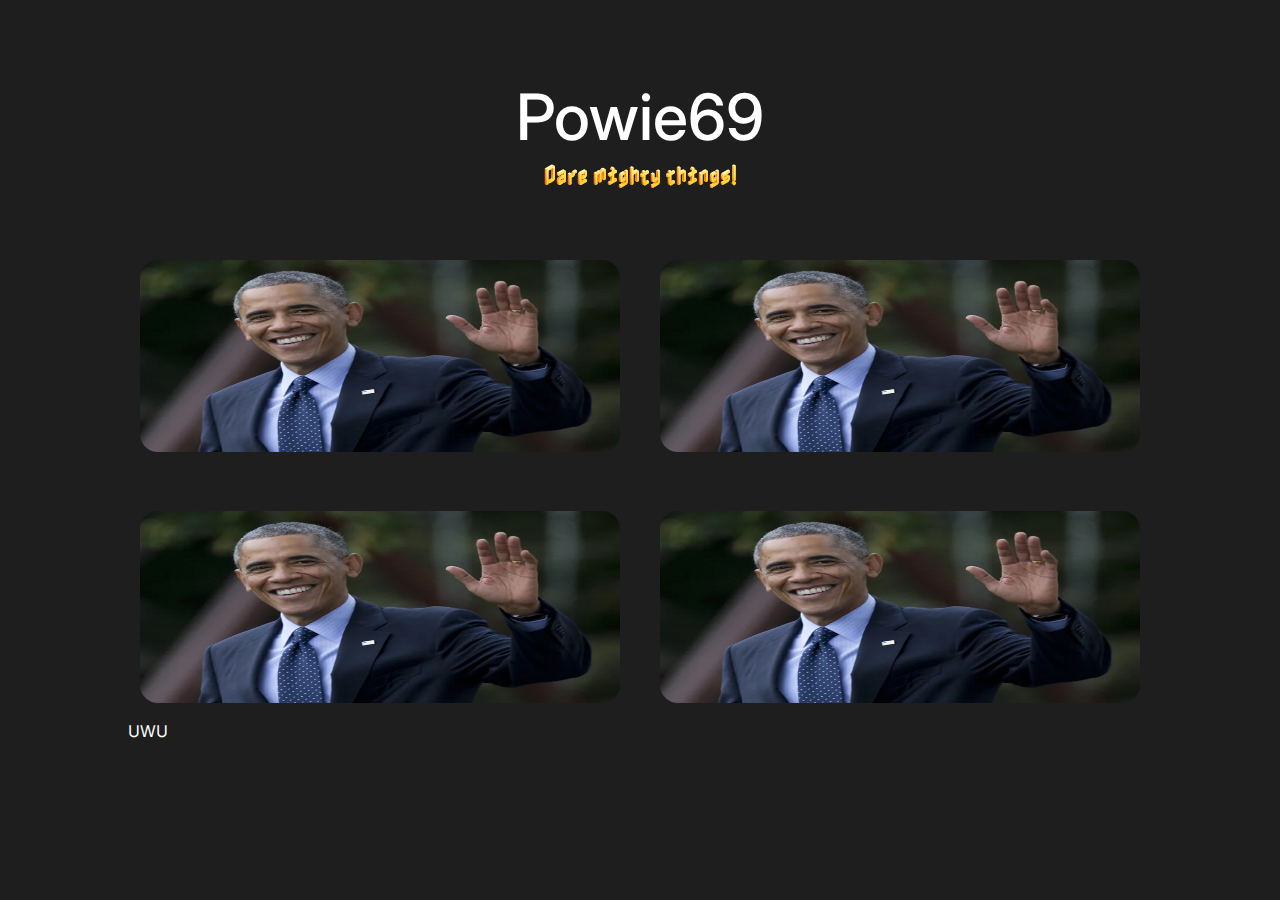
==== index.html @ 09d60e7b "beta!" ====
<!DOCTYPE html>
<html lang="en">
<head>
    <meta charset="UTF-8">
    <meta name="viewport" content="width=device-width, initial-scale=1.0">
    <title>Powie69</title>
    <!-- *css -->
    <link rel="stylesheet" href="css/normalize.css">
    <link rel="stylesheet" href="css/style.css">
    <link rel="stylesheet" href="css/index.css">
</head>
<body>
    <header class="header">
        <h1 class="header-title">Powie69</h1>
        <p class="header-p">Dare mighty things!</p>
    </header>
    <main class="main">
        <u class="main-grid">
            <li><a href="rps/"><img src="images/obama1.png"></a></li>
            <li><a href=""><img src="images/obama1.png"></a></li>
            <li><a href=""><img src="images/obama1.png"></a></li>
            <li><a href=""><img src="images/obama1.png"></a></li>
        </u>
    </main>
    <footer class="footer">
        <p>UWU</p>
    </footer>
</body>
</html>
---- css/style.css ----
@import url('https://fonts.googleapis.com/css2?family=Flow+Circular&family=Inter:wght@100;200;300;400;500;600;700;800;900&family=Nabla&family=Noto+Color+Emoji&family=Noto+Sans:ital,wght@0,100;0,200;0,300;0,400;0,500;0,600;0,700;0,800;0,900;1,100;1,200;1,300;1,400;1,500;1,600;1,700;1,800;1,900&family=Noto+Serif:ital,wght@0,400;0,700;1,400;1,700&family=Poppins:ital,wght@0,100;0,200;0,300;0,400;0,500;0,600;0,700;0,800;0,900;1,100;1,200;1,300;1,400;1,500;1,600;1,700;1,800;1,900&family=Roboto+Mono:ital,wght@0,100;0,200;0,300;0,400;0,500;0,600;0,700;1,100;1,200;1,300;1,400;1,500;1,600;1,700&family=Shadows+Into+Light&display=swap');

body {
    background-color: #1e1e1e;
    font-family: 'Inter', 'Noto Color Emoji', sans-serif;

    width: 80vw;
    margin: 0 auto;
}

a,h1,h2,h3,h4,h5,h6,p,ul,ol {
    color: #fff;
}

a {
    text-decoration: none;
}

ul, ol, li {
    list-style: none;
}
---- css/index.css ----
.header {
    text-align: center;
    margin: 5rem 0px;
}

.header-title {
    font-weight: 500;
    font-size: 4rem;
    margin: .5rem 0px;
    /* margin-top: 3rem; */
}

.header-p {
    margin: 1rem 0px;
    line-height: 10px;
    font-family: 'Nabla', cursive;
    font-size: 1.3rem;
}

.main {

}

.main-grid {
    display: grid;
    grid-template-columns: repeat(auto-fit,minmax(480px,1fr));
    place-items: center;
    column-gap: 1rem;
    row-gap: 3.5rem;
}

.main-grid li a img {
    width: 480px;
    aspect-ratio: 25 / 10;
    border-radius: 18px;
}
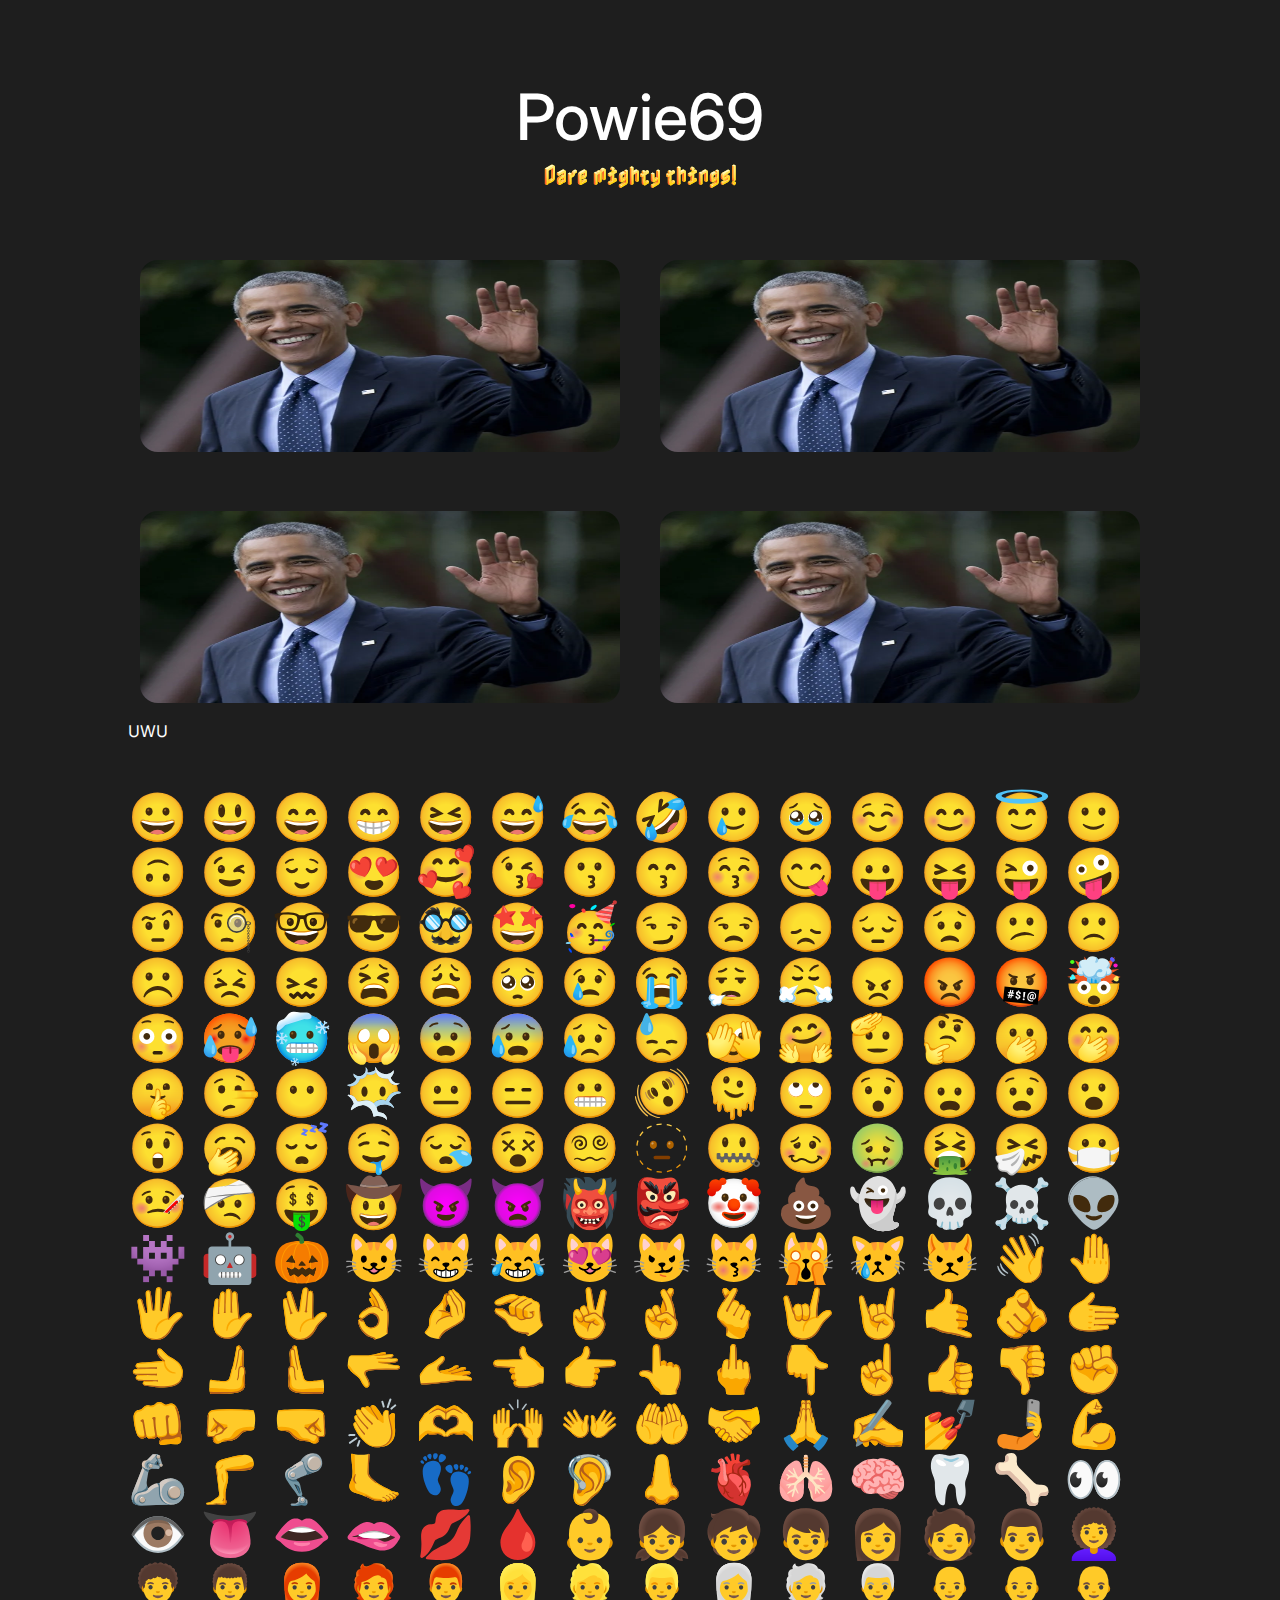
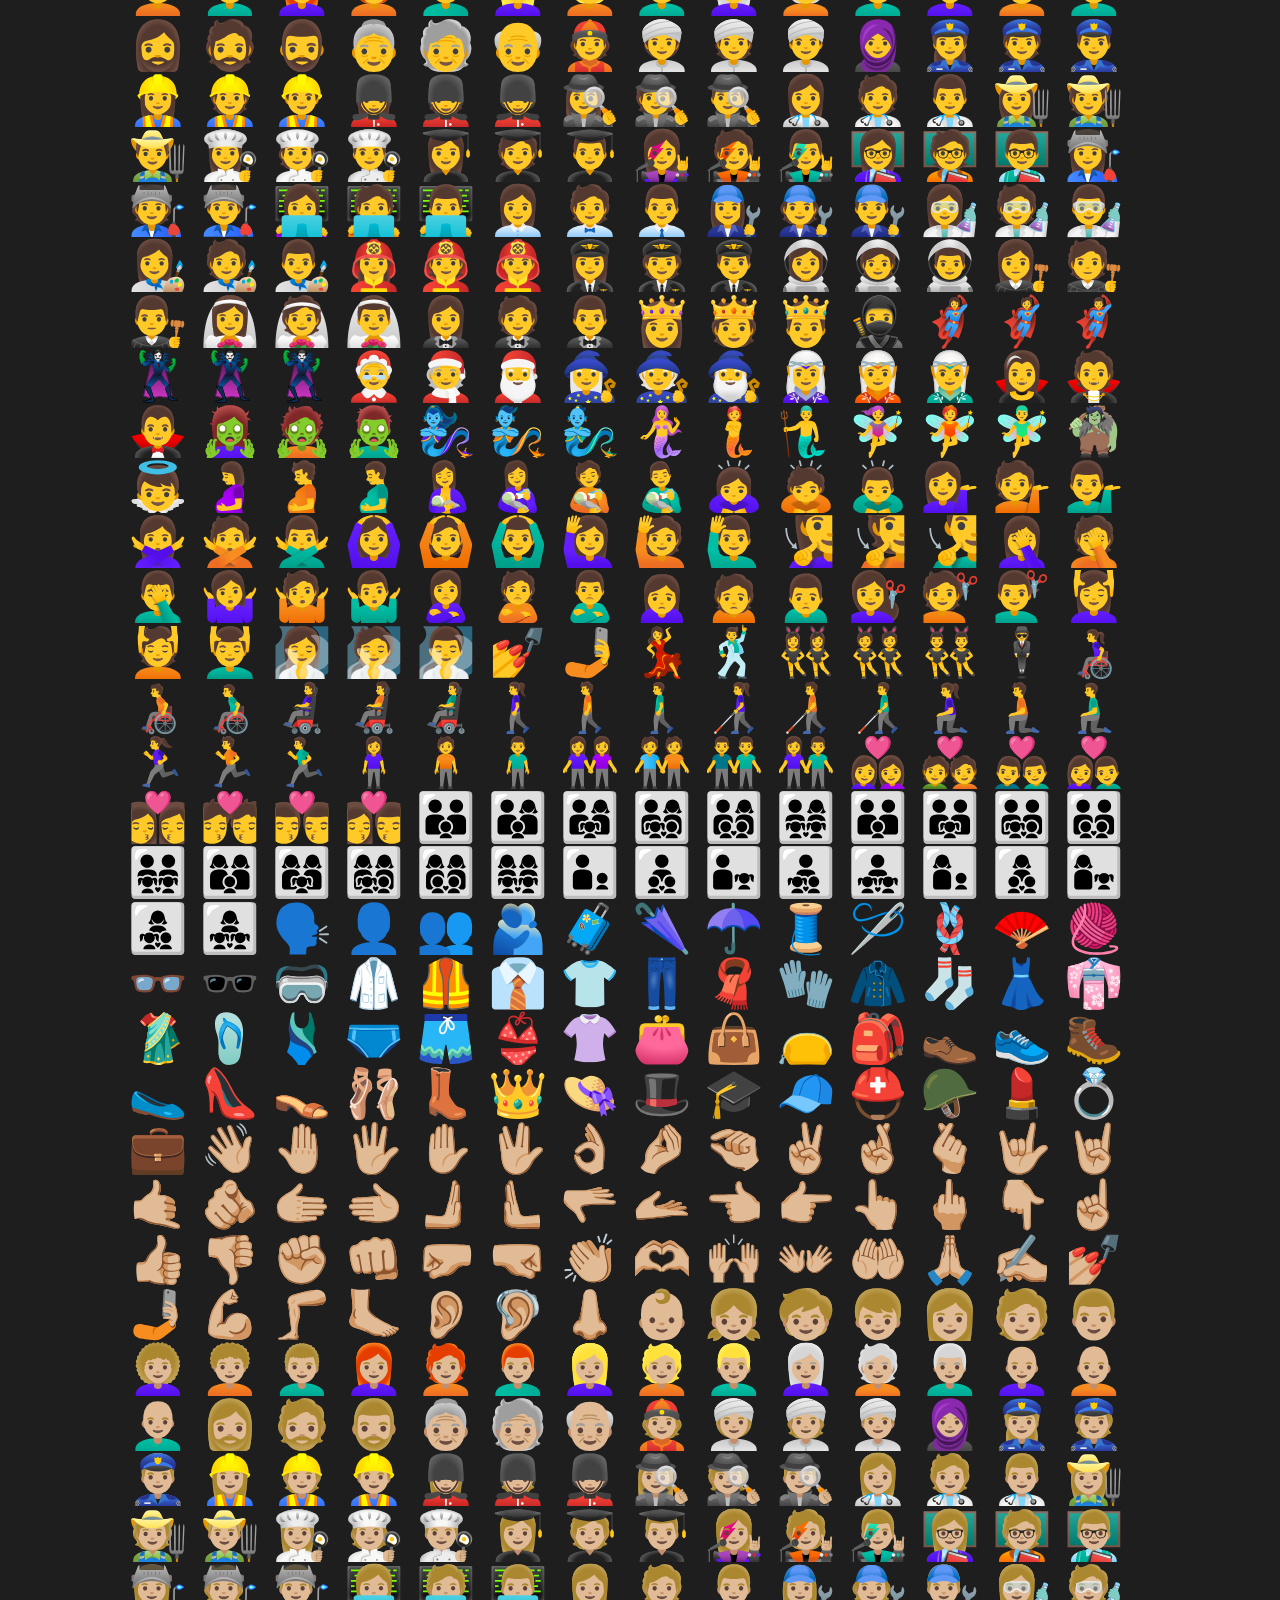
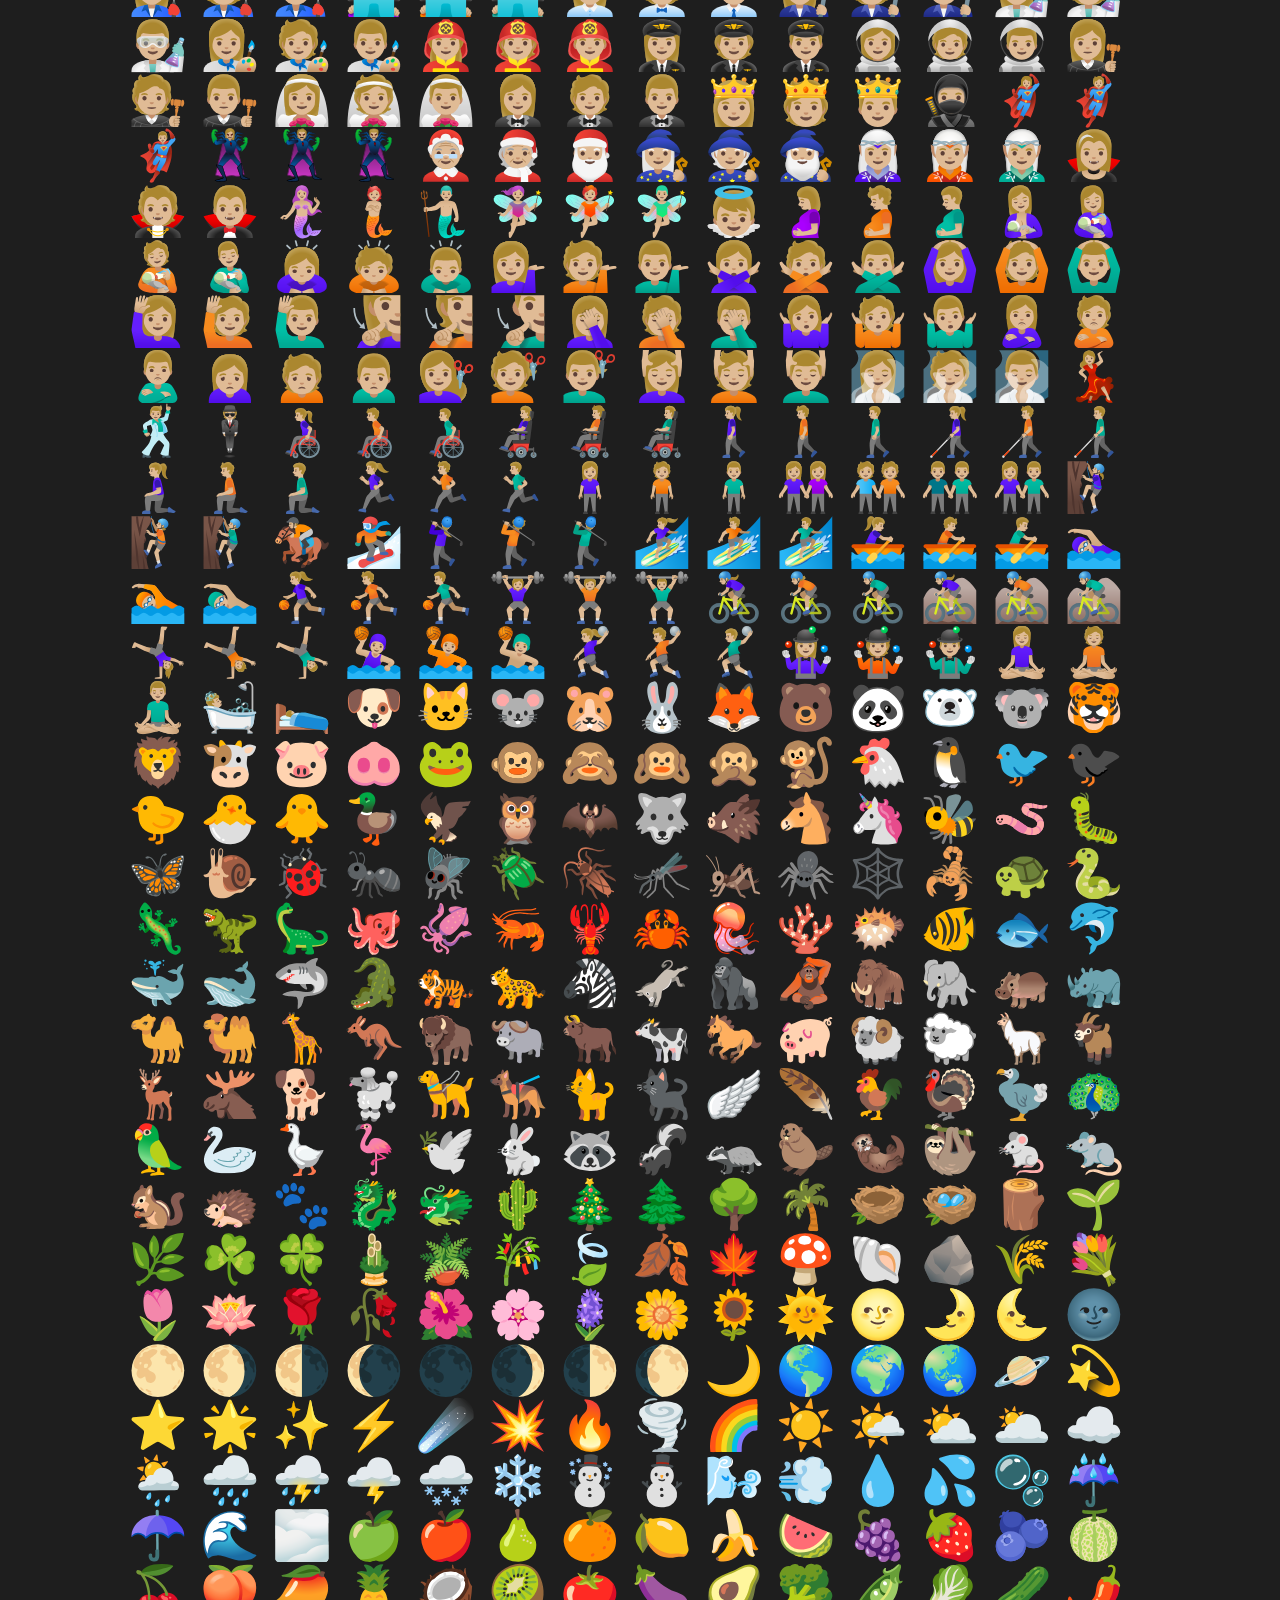
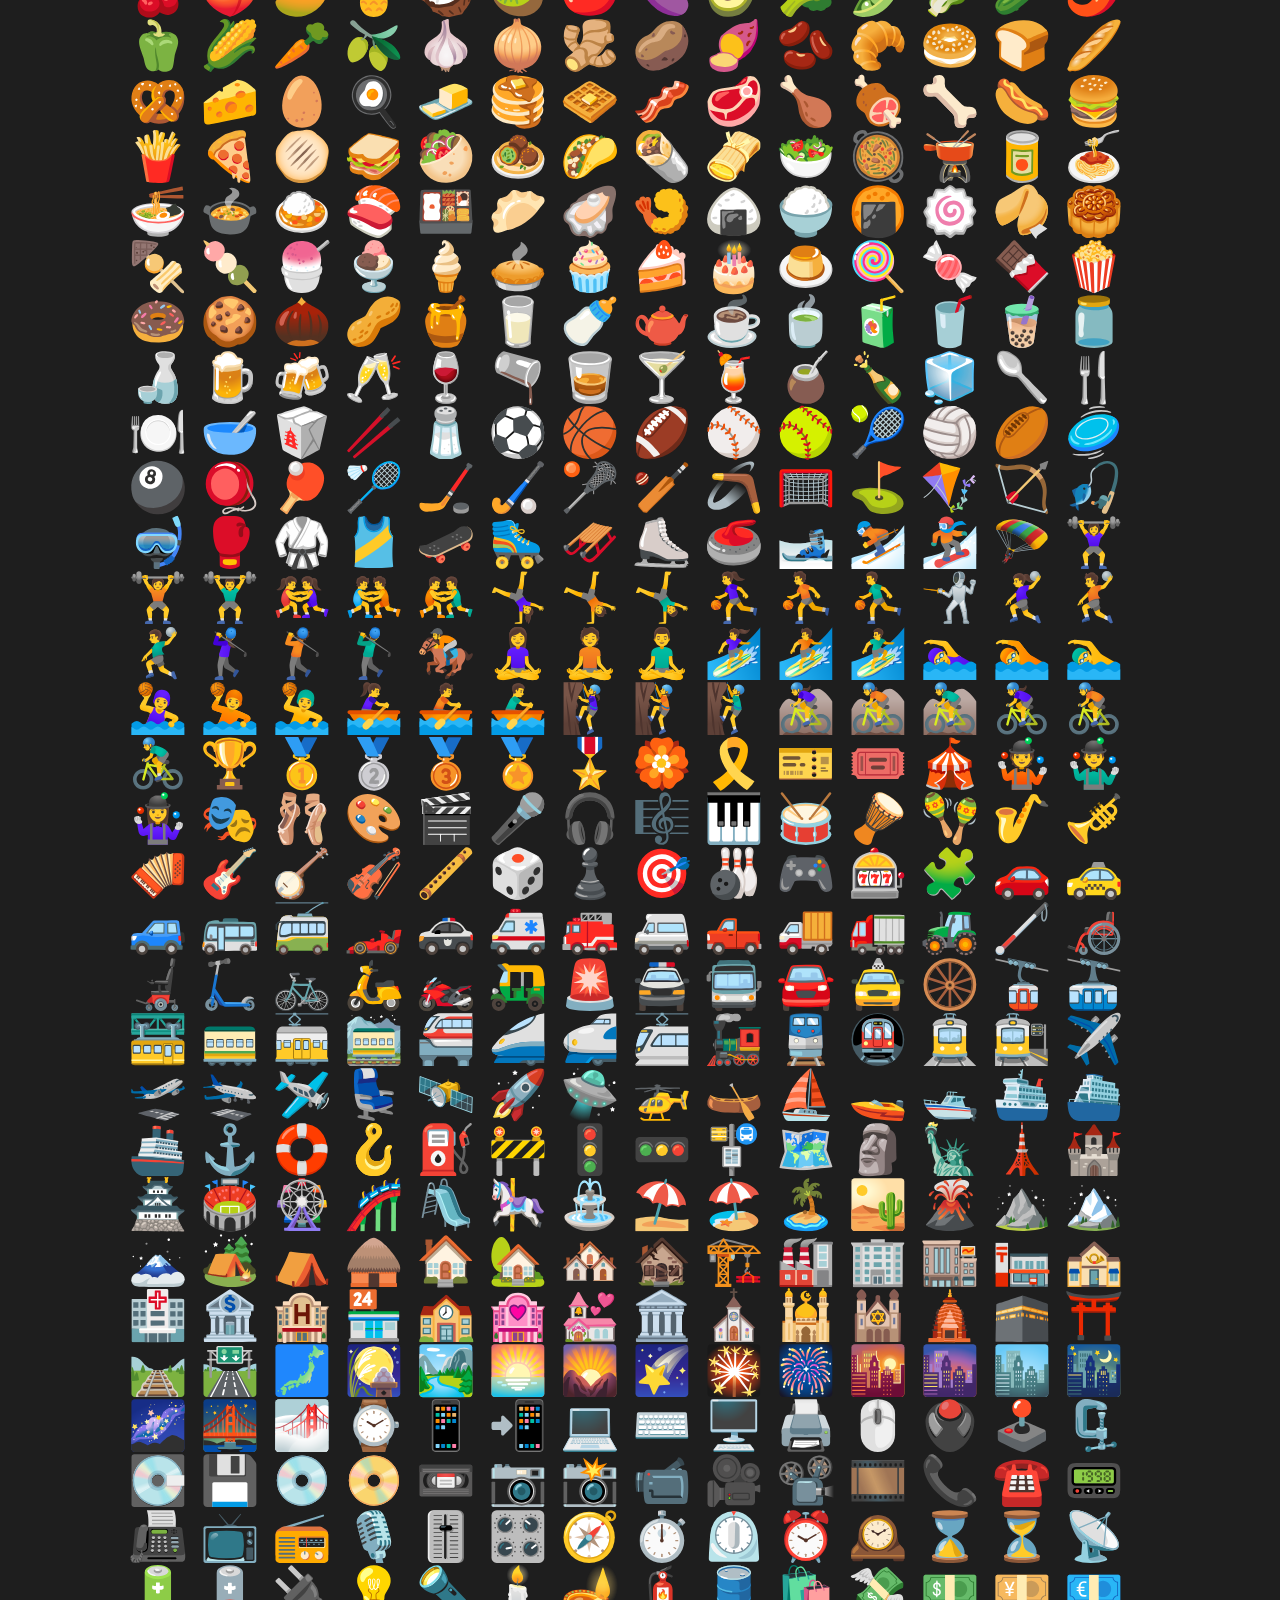
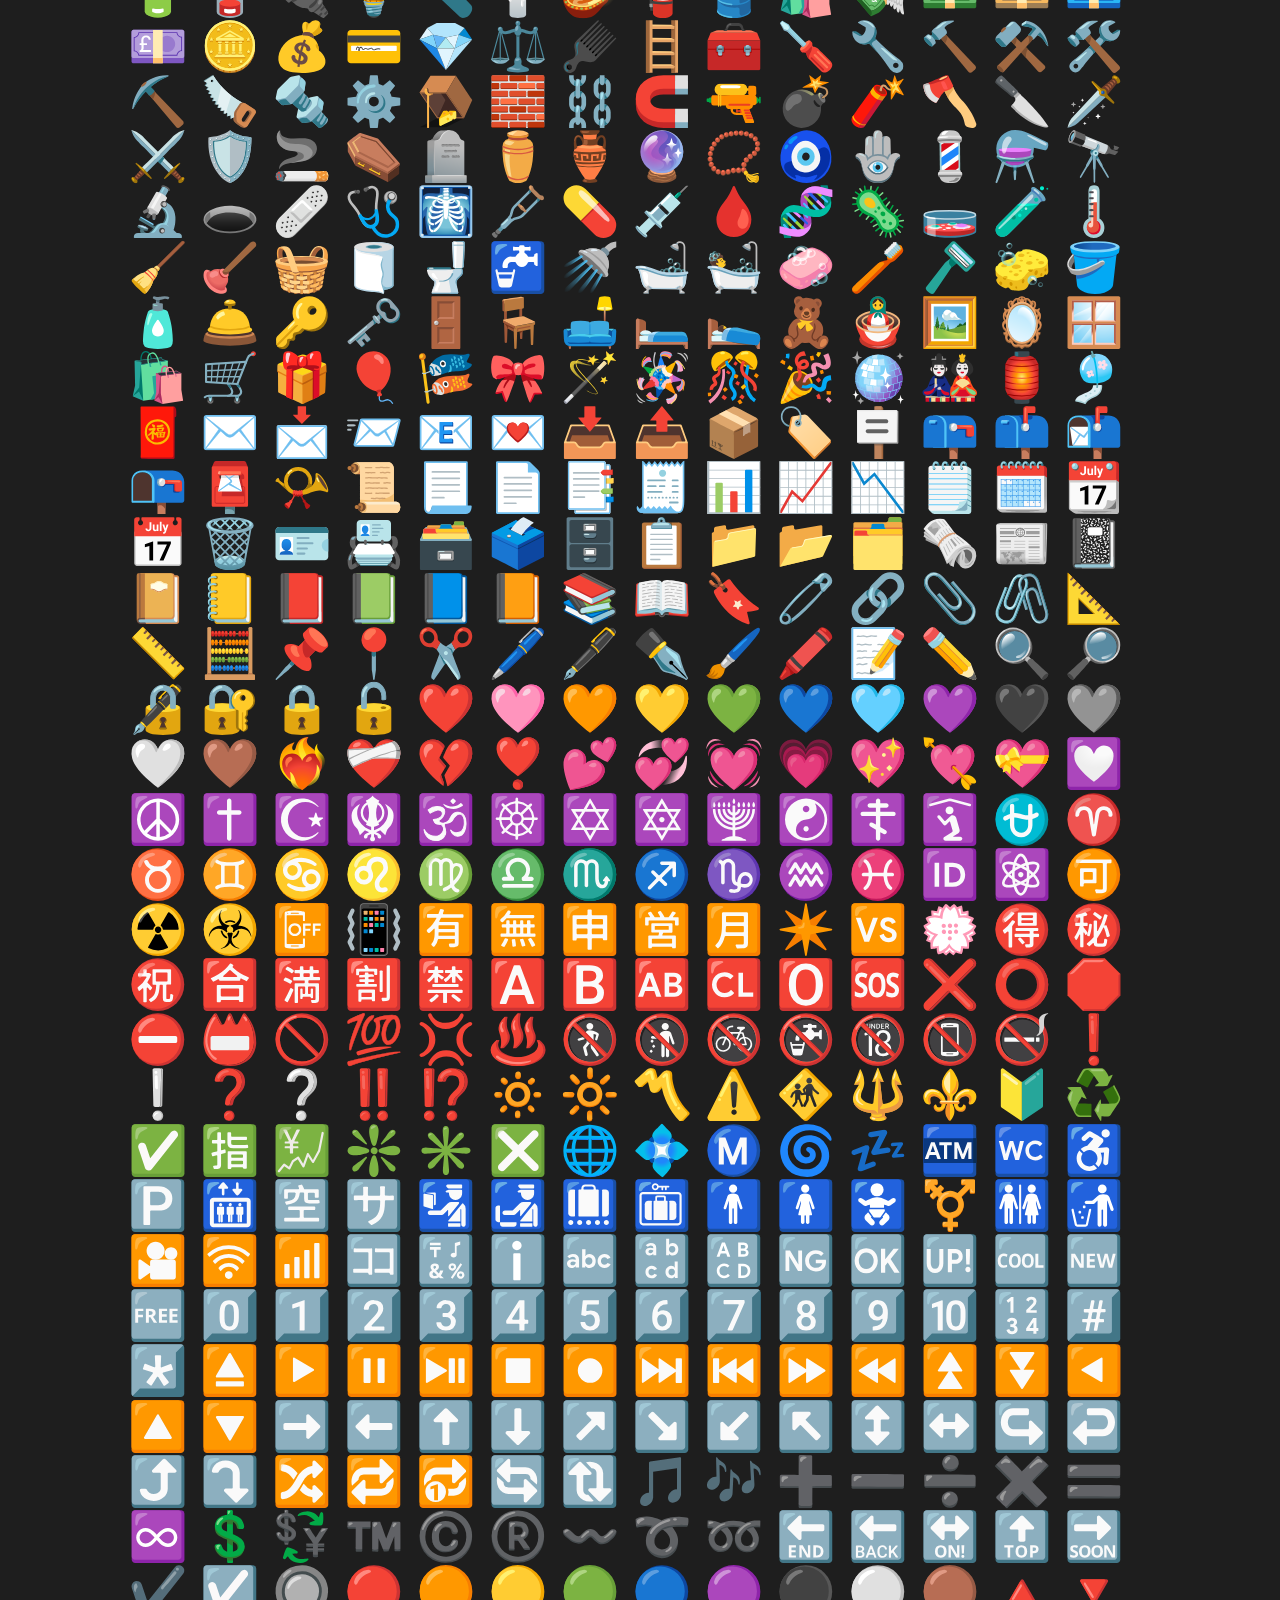
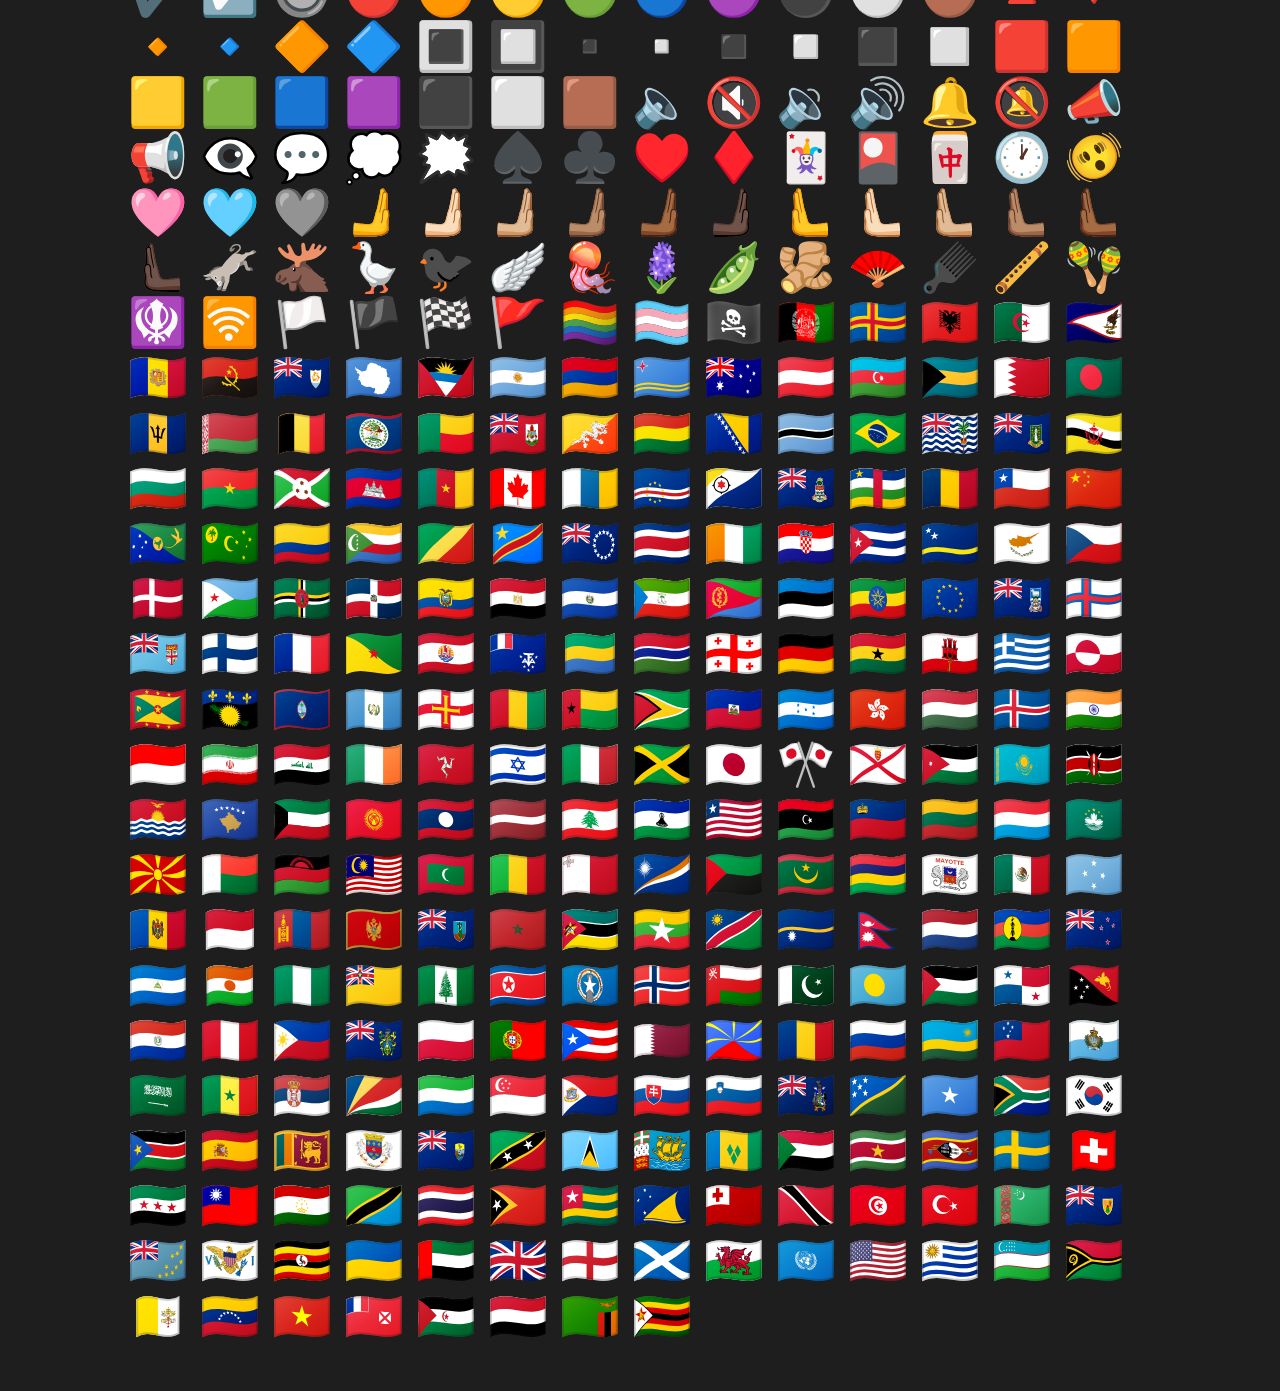
==== commit c200019d: "added emojis" ====
--- a/index.html
+++ b/index.html
@@ -24,6 +24,7 @@
     </main>
     <footer class="footer">
         <p>UWU</p>
+        <p class="footer-emoji">😀 😃 😄 😁 😆 😅 😂 🤣 🥲 🥹 ☺️ 😊 😇 🙂 🙃 😉 😌 😍 🥰 😘 😗 😙 😚 😋 😛 😝 😜 🤪 🤨 🧐 🤓 😎 🥸 🤩 🥳 😏 😒 😞 😔 😟 😕 🙁 ☹️ 😣 😖 😫 😩 🥺 😢 😭 😮‍💨 😤 😠 😡 🤬 🤯 😳 🥵 🥶 😱 😨 😰 😥 😓 🫣 🤗 🫡 🤔 🫢 🤭 🤫 🤥 😶 😶‍🌫️ 😐 😑 😬 🫨 🫠 🙄 😯 😦 😧 😮 😲 🥱 😴 🤤 😪 😵 😵‍💫 🫥 🤐 🥴 🤢 🤮 🤧 😷 🤒 🤕 🤑 🤠 😈 👿 👹 👺 🤡 💩 👻 💀 ☠️ 👽 👾 🤖 🎃 😺 😸 😹 😻 😼 😽 🙀 😿 😾 👋 🤚 🖐 ✋ 🖖 👌 🤌 🤏 ✌️ 🤞 🫰 🤟 🤘 🤙 🫵 🫱 🫲 🫸 🫷 🫳 🫴 👈 👉 👆 🖕 👇 ☝️ 👍 👎 ✊ 👊 🤛 🤜 👏 🫶 🙌 👐 🤲 🤝 🙏 ✍️ 💅 🤳 💪 🦾 🦵 🦿 🦶 👣 👂 🦻 👃 🫀 🫁 🧠 🦷 🦴 👀 👁 👅 👄 🫦 💋 🩸 👶 👧 🧒 👦 👩 🧑 👨 👩‍🦱 🧑‍🦱 👨‍🦱 👩‍🦰 🧑‍🦰 👨‍🦰 👱‍♀️ 👱 👱‍♂️ 👩‍🦳 🧑‍🦳 👨‍🦳 👩‍🦲 🧑‍🦲 👨‍🦲 🧔‍♀️ 🧔 🧔‍♂️ 👵 🧓 👴 👲 👳‍♀️ 👳 👳‍♂️ 🧕 👮‍♀️ 👮 👮‍♂️ 👷‍♀️ 👷 👷‍♂️ 💂‍♀️ 💂 💂‍♂️ 🕵️‍♀️ 🕵️ 🕵️‍♂️ 👩‍⚕️ 🧑‍⚕️ 👨‍⚕️ 👩‍🌾 🧑‍🌾 👨‍🌾 👩‍🍳 🧑‍🍳 👨‍🍳 👩‍🎓 🧑‍🎓 👨‍🎓 👩‍🎤 🧑‍🎤 👨‍🎤 👩‍🏫 🧑‍🏫 👨‍🏫 👩‍🏭 🧑‍🏭 👨‍🏭 👩‍💻 🧑‍💻 👨‍💻 👩‍💼 🧑‍💼 👨‍💼 👩‍🔧 🧑‍🔧 👨‍🔧 👩‍🔬 🧑‍🔬 👨‍🔬 👩‍🎨 🧑‍🎨 👨‍🎨 👩‍🚒 🧑‍🚒 👨‍🚒 👩‍✈️ 🧑‍✈️ 👨‍✈️ 👩‍🚀 🧑‍🚀 👨‍🚀 👩‍⚖️ 🧑‍⚖️ 👨‍⚖️ 👰‍♀️ 👰 👰‍♂️ 🤵‍♀️ 🤵 🤵‍♂️ 👸 🫅 🤴 🥷 🦸‍♀️ 🦸 🦸‍♂️ 🦹‍♀️ 🦹 🦹‍♂️ 🤶 🧑‍🎄 🎅 🧙‍♀️ 🧙 🧙‍♂️ 🧝‍♀️ 🧝 🧝‍♂️ 🧛‍♀️ 🧛 🧛‍♂️ 🧟‍♀️ 🧟 🧟‍♂️ 🧞‍♀️ 🧞 🧞‍♂️ 🧜‍♀️ 🧜 🧜‍♂️ 🧚‍♀️ 🧚 🧚‍♂️ 🧌 👼 🤰 🫄 🫃 🤱 👩‍🍼 🧑‍🍼 👨‍🍼 🙇‍♀️ 🙇 🙇‍♂️ 💁‍♀️ 💁 💁‍♂️ 🙅‍♀️ 🙅 🙅‍♂️ 🙆‍♀️ 🙆 🙆‍♂️ 🙋‍♀️ 🙋 🙋‍♂️ 🧏‍♀️ 🧏 🧏‍♂️ 🤦‍♀️ 🤦 🤦‍♂️ 🤷‍♀️ 🤷 🤷‍♂️ 🙎‍♀️ 🙎 🙎‍♂️ 🙍‍♀️ 🙍 🙍‍♂️ 💇‍♀️ 💇 💇‍♂️ 💆‍♀️ 💆 💆‍♂️ 🧖‍♀️ 🧖 🧖‍♂️ 💅 🤳 💃 🕺 👯‍♀️ 👯 👯‍♂️ 🕴 👩‍🦽 🧑‍🦽 👨‍🦽 👩‍🦼 🧑‍🦼 👨‍🦼 🚶‍♀️ 🚶 🚶‍♂️ 👩‍🦯 🧑‍🦯 👨‍🦯 🧎‍♀️ 🧎 🧎‍♂️ 🏃‍♀️ 🏃 🏃‍♂️ 🧍‍♀️ 🧍 🧍‍♂️ 👭 🧑‍🤝‍🧑 👬 👫 👩‍❤️‍👩 💑 👨‍❤️‍👨 👩‍❤️‍👨 👩‍❤️‍💋‍👩 💏 👨‍❤️‍💋‍👨 👩‍❤️‍💋‍👨 👪 👨‍👩‍👦 👨‍👩‍👧 👨‍👩‍👧‍👦 👨‍👩‍👦‍👦 👨‍👩‍👧‍👧 👨‍👨‍👦 👨‍👨‍👧 👨‍👨‍👧‍👦 👨‍👨‍👦‍👦 👨‍👨‍👧‍👧 👩‍👩‍👦 👩‍👩‍👧 👩‍👩‍👧‍👦 👩‍👩‍👦‍👦 👩‍👩‍👧‍👧 👨‍👦 👨‍👦‍👦 👨‍👧 👨‍👧‍👦 👨‍👧‍👧 👩‍👦 👩‍👦‍👦 👩‍👧 👩‍👧‍👦 👩‍👧‍👧 🗣 👤 👥 🫂 🧳 🌂 ☂️ 🧵 🪡 🪢 🪭 🧶 👓 🕶 🥽 🥼 🦺 👔 👕 👖 🧣 🧤 🧥 🧦 👗 👘 🥻 🩴 🩱 🩲 🩳 👙 👚 👛 👜 👝 🎒 👞 👟 🥾 🥿 👠 👡 🩰 👢 👑 👒 🎩 🎓 🧢 ⛑ 🪖 💄 💍 💼 👋🏼 🤚🏼 🖐🏼 ✋🏼 🖖🏼 👌🏼 🤌🏼 🤏🏼 ✌🏼 🤞🏼 🫰🏼 🤟🏼 🤘🏼 🤙🏼 🫵🏼 🫱🏼 🫲🏼 🫸🏼 🫷🏼 🫳🏼 🫴🏼 👈🏼 👉🏼 👆🏼 🖕🏼 👇🏼 ☝🏼 👍🏼 👎🏼 ✊🏼 👊🏼 🤛🏼 🤜🏼 👏🏼 🫶🏼 🙌🏼 👐🏼 🤲🏼 🙏🏼 ✍🏼 💅🏼 🤳🏼 💪🏼 🦵🏼 🦶🏼 👂🏼 🦻🏼 👃🏼 👶🏼 👧🏼 🧒🏼 👦🏼 👩🏼 🧑🏼 👨🏼 👩🏼‍🦱 🧑🏼‍🦱 👨🏼‍🦱 👩🏼‍🦰 🧑🏼‍🦰 👨🏼‍🦰 👱🏼‍♀️ 👱🏼 👱🏼‍♂️ 👩🏼‍🦳 🧑🏼‍🦳 👨🏼‍🦳 👩🏼‍🦲 🧑🏼‍🦲 👨🏼‍🦲 🧔🏼‍♀️ 🧔🏼 🧔🏼‍♂️ 👵🏼 🧓🏼 👴🏼 👲🏼 👳🏼‍♀️ 👳🏼 👳🏼‍♂️ 🧕🏼 👮🏼‍♀️ 👮🏼 👮🏼‍♂️ 👷🏼‍♀️ 👷🏼 👷🏼‍♂️ 💂🏼‍♀️ 💂🏼 💂🏼‍♂️ 🕵🏼‍♀️ 🕵🏼 🕵🏼‍♂️ 👩🏼‍⚕️ 🧑🏼‍⚕️ 👨🏼‍⚕️ 👩🏼‍🌾 🧑🏼‍🌾 👨🏼‍🌾 👩🏼‍🍳 🧑🏼‍🍳 👨🏼‍🍳 👩🏼‍🎓 🧑🏼‍🎓 👨🏼‍🎓 👩🏼‍🎤 🧑🏼‍🎤 👨🏼‍🎤 👩🏼‍🏫 🧑🏼‍🏫 👨🏼‍🏫 👩🏼‍🏭 🧑🏼‍🏭 👨🏼‍🏭 👩🏼‍💻 🧑🏼‍💻 👨🏼‍💻 👩🏼‍💼 🧑🏼‍💼 👨🏼‍💼 👩🏼‍🔧 🧑🏼‍🔧 👨🏼‍🔧 👩🏼‍🔬 🧑🏼‍🔬 👨🏼‍🔬 👩🏼‍🎨 🧑🏼‍🎨 👨🏼‍🎨 👩🏼‍🚒 🧑🏼‍🚒 👨🏼‍🚒 👩🏼‍✈️ 🧑🏼‍✈️ 👨🏼‍✈️ 👩🏼‍🚀 🧑🏼‍🚀 👨🏼‍🚀 👩🏼‍⚖️ 🧑🏼‍⚖️ 👨🏼‍⚖️ 👰🏼‍♀️ 👰🏼 👰🏼‍♂️ 🤵🏼‍♀️ 🤵🏼 🤵🏼‍♂️ 👸🏼 🫅🏼 🤴🏼 🥷🏼 🦸🏼‍♀️ 🦸🏼 🦸🏼‍♂️ 🦹🏼‍♀️ 🦹🏼 🦹🏼‍♂️ 🤶🏼 🧑🏼‍🎄 🎅🏼 🧙🏼‍♀️ 🧙🏼 🧙🏼‍♂️ 🧝🏼‍♀️ 🧝🏼 🧝🏼‍♂️ 🧛🏼‍♀️ 🧛🏼 🧛🏼‍♂️ 🧜🏼‍♀️ 🧜🏼 🧜🏼‍♂️ 🧚🏼‍♀️ 🧚🏼 🧚🏼‍♂️ 👼🏼 🤰🏼 🫄🏼 🫃🏼 🤱🏼 👩🏼‍🍼 🧑🏼‍🍼 👨🏼‍🍼 🙇🏼‍♀️ 🙇🏼 🙇🏼‍♂️ 💁🏼‍♀️ 💁🏼 💁🏼‍♂️ 🙅🏼‍♀️ 🙅🏼 🙅🏼‍♂️ 🙆🏼‍♀️ 🙆🏼 🙆🏼‍♂️ 🙋🏼‍♀️ 🙋🏼 🙋🏼‍♂️ 🧏🏼‍♀️ 🧏🏼 🧏🏼‍♂️ 🤦🏼‍♀️ 🤦🏼 🤦🏼‍♂️ 🤷🏼‍♀️ 🤷🏼 🤷🏼‍♂️ 🙎🏼‍♀️ 🙎🏼 🙎🏼‍♂️ 🙍🏼‍♀️ 🙍🏼 🙍🏼‍♂️ 💇🏼‍♀️ 💇🏼 💇🏼‍♂️ 💆🏼‍♀️ 💆🏼 💆🏼‍♂️ 🧖🏼‍♀️ 🧖🏼 🧖🏼‍♂️ 💃🏼 🕺🏼 🕴🏼 👩🏼‍🦽 🧑🏼‍🦽 👨🏼‍🦽 👩🏼‍🦼 🧑🏼‍🦼 👨🏼‍🦼 🚶🏼‍♀️ 🚶🏼 🚶🏼‍♂️ 👩🏼‍🦯 🧑🏼‍🦯 👨🏼‍🦯 🧎🏼‍♀️ 🧎🏼 🧎🏼‍♂️ 🏃🏼‍♀️ 🏃🏼 🏃🏼‍♂️ 🧍🏼‍♀️ 🧍🏼 🧍🏼‍♂️ 👭🏼 🧑🏼‍🤝‍🧑🏼 👬🏼 👫🏼 🧗🏼‍♀️ 🧗🏼 🧗🏼‍♂️ 🏇🏼 🏂🏼 🏌🏼‍♀️ 🏌🏼 🏌🏼‍♂️ 🏄🏼‍♀️ 🏄🏼 🏄🏼‍♂️ 🚣🏼‍♀️ 🚣🏼 🚣🏼‍♂️ 🏊🏼‍♀️ 🏊🏼 🏊🏼‍♂️ ⛹🏼‍♀️ ⛹🏼 ⛹🏼‍♂️ 🏋🏼‍♀️ 🏋🏼 🏋🏼‍♂️ 🚴🏼‍♀️ 🚴🏼 🚴🏼‍♂️ 🚵🏼‍♀️ 🚵🏼 🚵🏼‍♂️ 🤸🏼‍♀️ 🤸🏼 🤸🏼‍♂️ 🤽🏼‍♀️ 🤽🏼 🤽🏼‍♂️ 🤾🏼‍♀️ 🤾🏼 🤾🏼‍♂️ 🤹🏼‍♀️ 🤹🏼 🤹🏼‍♂️ 🧘🏼‍♀️ 🧘🏼 🧘🏼‍♂️ 🛀🏼 🛌🏼 🐶 🐱 🐭 🐹 🐰 🦊 🐻 🐼 🐻‍❄️ 🐨 🐯 🦁 🐮 🐷 🐽 🐸 🐵 🙈 🙉 🙊 🐒 🐔 🐧 🐦 🐦‍⬛ 🐤 🐣 🐥 🦆 🦅 🦉 🦇 🐺 🐗 🐴 🦄 🐝 🪱 🐛 🦋 🐌 🐞 🐜 🪰 🪲 🪳 🦟 🦗 🕷 🕸 🦂 🐢 🐍 🦎 🦖 🦕 🐙 🦑 🦐 🦞 🦀 🪼 🪸 🐡 🐠 🐟 🐬 🐳 🐋 🦈 🐊 🐅 🐆 🦓 🫏 🦍 🦧 🦣 🐘 🦛 🦏 🐪 🐫 🦒 🦘 🦬 🐃 🐂 🐄 🐎 🐖 🐏 🐑 🦙 🐐 🦌 🫎 🐕 🐩 🦮 🐕‍🦺 🐈 🐈‍⬛ 🪽 🪶 🐓 🦃 🦤 🦚 🦜 🦢 🪿 🦩 🕊 🐇 🦝 🦨 🦡 🦫 🦦 🦥 🐁 🐀 🐿 🦔 🐾 🐉 🐲 🌵 🎄 🌲 🌳 🌴 🪹 🪺 🪵 🌱 🌿 ☘️ 🍀 🎍 🪴 🎋 🍃 🍂 🍁 🍄 🐚 🪨 🌾 💐 🌷 🪷 🌹 🥀 🌺 🌸 🪻 🌼 🌻 🌞 🌝 🌛 🌜 🌚 🌕 🌖 🌗 🌘 🌑 🌒 🌓 🌔 🌙 🌎 🌍 🌏 🪐 💫 ⭐️ 🌟 ✨ ⚡️ ☄️ 💥 🔥 🌪 🌈 ☀️ 🌤 ⛅️ 🌥 ☁️ 🌦 🌧 ⛈ 🌩 🌨 ❄️ ☃️ ⛄️ 🌬 💨 💧 💦 🫧 ☔️ ☂️ 🌊 🌫 🍏 🍎 🍐 🍊 🍋 🍌 🍉 🍇 🍓 🫐 🍈 🍒 🍑 🥭 🍍 🥥 🥝 🍅 🍆 🥑 🥦 🫛 🥬 🥒 🌶 🫑 🌽 🥕 🫒 🧄 🧅 🫚 🥔 🍠 🫘 🥐 🥯 🍞 🥖 🥨 🧀 🥚 🍳 🧈 🥞 🧇 🥓 🥩 🍗 🍖 🦴 🌭 🍔 🍟 🍕 🫓 🥪 🥙 🧆 🌮 🌯 🫔 🥗 🥘 🫕 🥫 🍝 🍜 🍲 🍛 🍣 🍱 🥟 🦪 🍤 🍙 🍚 🍘 🍥 🥠 🥮 🍢 🍡 🍧 🍨 🍦 🥧 🧁 🍰 🎂 🍮 🍭 🍬 🍫 🍿 🍩 🍪 🌰 🥜 🍯 🥛 🍼 🫖 ☕️ 🍵 🧃 🥤 🧋 🫙 🍶 🍺 🍻 🥂 🍷 🫗 🥃 🍸 🍹 🧉 🍾 🧊 🥄 🍴 🍽 🥣 🥡 🥢 🧂 ⚽️ 🏀 🏈 ⚾️ 🥎 🎾 🏐 🏉 🥏 🎱 🪀 🏓 🏸 🏒 🏑 🥍 🏏 🪃 🥅 ⛳️ 🪁 🏹 🎣 🤿 🥊 🥋 🎽 🛹 🛼 🛷 ⛸ 🥌 🎿 ⛷ 🏂 🪂 🏋️‍♀️ 🏋️ 🏋️‍♂️ 🤼‍♀️ 🤼 🤼‍♂️ 🤸‍♀️ 🤸 🤸‍♂️ ⛹️‍♀️ ⛹️ ⛹️‍♂️ 🤺 🤾‍♀️ 🤾 🤾‍♂️ 🏌️‍♀️ 🏌️ 🏌️‍♂️ 🏇 🧘‍♀️ 🧘 🧘‍♂️ 🏄‍♀️ 🏄 🏄‍♂️ 🏊‍♀️ 🏊 🏊‍♂️ 🤽‍♀️ 🤽 🤽‍♂️ 🚣‍♀️ 🚣 🚣‍♂️ 🧗‍♀️ 🧗 🧗‍♂️ 🚵‍♀️ 🚵 🚵‍♂️ 🚴‍♀️ 🚴 🚴‍♂️ 🏆 🥇 🥈 🥉 🏅 🎖 🏵 🎗 🎫 🎟 🎪 🤹 🤹‍♂️ 🤹‍♀️ 🎭 🩰 🎨 🎬 🎤 🎧 🎼 🎹 🥁 🪘 🪇 🎷 🎺 🪗 🎸 🪕 🎻 🪈 🎲 ♟ 🎯 🎳 🎮 🎰 🧩 🚗 🚕 🚙 🚌 🚎 🏎 🚓 🚑 🚒 🚐 🛻 🚚 🚛 🚜 🦯 🦽 🦼 🛴 🚲 🛵 🏍 🛺 🚨 🚔 🚍 🚘 🚖 🛞 🚡 🚠 🚟 🚃 🚋 🚞 🚝 🚄 🚅 🚈 🚂 🚆 🚇 🚊 🚉 ✈️ 🛫 🛬 🛩 💺 🛰 🚀 🛸 🚁 🛶 ⛵️ 🚤 🛥 🛳 ⛴ 🚢 ⚓️ 🛟 🪝 ⛽️ 🚧 🚦 🚥 🚏 🗺 🗿 🗽 🗼 🏰 🏯 🏟 🎡 🎢 🛝 🎠 ⛲️ ⛱ 🏖 🏝 🏜 🌋 ⛰ 🏔 🗻 🏕 ⛺️ 🛖 🏠 🏡 🏘 🏚 🏗 🏭 🏢 🏬 🏣 🏤 🏥 🏦 🏨 🏪 🏫 🏩 💒 🏛 ⛪️ 🕌 🕍 🛕 🕋 ⛩ 🛤 🛣 🗾 🎑 🏞 🌅 🌄 🌠 🎇 🎆 🌇 🌆 🏙 🌃 🌌 🌉 🌁 ⌚️ 📱 📲 💻 ⌨️ 🖥 🖨 🖱 🖲 🕹 🗜 💽 💾 💿 📀 📼 📷 📸 📹 🎥 📽 🎞 📞 ☎️ 📟 📠 📺 📻 🎙 🎚 🎛 🧭 ⏱ ⏲ ⏰ 🕰 ⌛️ ⏳ 📡 🔋 🪫 🔌 💡 🔦 🕯 🪔 🧯 🛢 🛍️ 💸 💵 💴 💶 💷 🪙 💰 💳 💎 ⚖️ 🪮 🪜 🧰 🪛 🔧 🔨 ⚒ 🛠 ⛏ 🪚 🔩 ⚙️ 🪤 🧱 ⛓ 🧲 🔫 💣 🧨 🪓 🔪 🗡 ⚔️ 🛡 🚬 ⚰️ 🪦 ⚱️ 🏺 🔮 📿 🧿 🪬 💈 ⚗️ 🔭 🔬 🕳 🩹 🩺 🩻 🩼 💊 💉 🩸 🧬 🦠 🧫 🧪 🌡 🧹 🪠 🧺 🧻 🚽 🚰 🚿 🛁 🛀 🧼 🪥 🪒 🧽 🪣 🧴 🛎 🔑 🗝 🚪 🪑 🛋 🛏 🛌 🧸 🪆 🖼 🪞 🪟 🛍 🛒 🎁 🎈 🎏 🎀 🪄 🪅 🎊 🎉 🪩 🎎 🏮 🎐 🧧 ✉️ 📩 📨 📧 💌 📥 📤 📦 🏷 🪧 📪 📫 📬 📭 📮 📯 📜 📃 📄 📑 🧾 📊 📈 📉 🗒 🗓 📆 📅 🗑 🪪 📇 🗃 🗳 🗄 📋 📁 📂 🗂 🗞 📰 📓 📔 📒 📕 📗 📘 📙 📚 📖 🔖 🧷 🔗 📎 🖇 📐 📏 🧮 📌 📍 ✂️ 🖊 🖋 ✒️ 🖌 🖍 📝 ✏️ 🔍 🔎 🔏 🔐 🔒 🔓 ❤️ 🩷 🧡 💛 💚 💙 🩵 💜 🖤 🩶 🤍 🤎 ❤️‍🔥 ❤️‍🩹 💔 ❣️ 💕 💞 💓 💗 💖 💘 💝 💟 ☮️ ✝️ ☪️ 🪯 🕉 ☸️ ✡️ 🔯 🕎 ☯️ ☦️ 🛐 ⛎ ♈️ ♉️ ♊️ ♋️ ♌️ ♍️ ♎️ ♏️ ♐️ ♑️ ♒️ ♓️ 🆔 ⚛️ 🉑 ☢️ ☣️ 📴 📳 🈶 🈚️ 🈸 🈺 🈷️ ✴️ 🆚 💮 🉐 ㊙️ ㊗️ 🈴 🈵 🈹 🈲 🅰️ 🅱️ 🆎 🆑 🅾️ 🆘 ❌ ⭕️ 🛑 ⛔️ 📛 🚫 💯 💢 ♨️ 🚷 🚯 🚳 🚱 🔞 📵 🚭 ❗️ ❕ ❓ ❔ ‼️ ⁉️ 🔅 🔆 〽️ ⚠️ 🚸 🔱 ⚜️ 🔰 ♻️ ✅ 🈯️ 💹 ❇️ ✳️ ❎ 🌐 💠 Ⓜ️ 🌀 💤 🏧 🚾 ♿️ 🅿️ 🛗 🈳 🈂️ 🛂 🛃 🛄 🛅 🚹 🚺 🚼 ⚧ 🚻 🚮 🎦 🛜 📶 🈁 🔣 ℹ️ 🔤 🔡 🔠 🆖 🆗 🆙 🆒 🆕 🆓 0️⃣ 1️⃣ 2️⃣ 3️⃣ 4️⃣ 5️⃣ 6️⃣ 7️⃣ 8️⃣ 9️⃣ 🔟 🔢 #️⃣ *️⃣ ⏏️ ▶️ ⏸ ⏯ ⏹ ⏺ ⏭ ⏮ ⏩ ⏪ ⏫ ⏬ ◀️ 🔼 🔽 ➡️ ⬅️ ⬆️ ⬇️ ↗️ ↘️ ↙️ ↖️ ↕️ ↔️ ↪️ ↩️ ⤴️ ⤵️ 🔀 🔁 🔂 🔄 🔃 🎵 🎶 ➕ ➖ ➗ ✖️ 🟰 ♾ 💲 💱 ™️ ©️ ®️ 〰️ ➰ ➿ 🔚 🔙 🔛 🔝 🔜 ✔️ ☑️ 🔘 🔴 🟠 🟡 🟢 🔵 🟣 ⚫️ ⚪️ 🟤 🔺 🔻 🔸 🔹 🔶 🔷 🔳 🔲 ▪️ ▫️ ◾️ ◽️ ◼️ ◻️ 🟥 🟧 🟨 🟩 🟦 🟪 ⬛️ ⬜️ 🟫 🔈 🔇 🔉 🔊 🔔 🔕 📣 📢 👁‍🗨 💬 💭 🗯 ♠️ ♣️ ♥️ ♦️ 🃏 🎴 🀄️ 🕐 🫨 🩷 🩵 🩶 🫸 🫸🏻 🫸🏼 🫸🏽 🫸🏾 🫸🏿 🫷 🫷🏻 🫷🏼 🫷🏽 🫷🏾 🫷🏿 🫏 🫎 🪿 🐦‍⬛ 🪽 🪼 🪻 🫛 🫚 🪭 🪮 🪈 🪇 🪯 🛜 🏳️ 🏴 🏁 🚩 🏳️‍🌈 🏳️‍⚧️ 🏴‍☠️ 🇦🇫 🇦🇽 🇦🇱 🇩🇿 🇦🇸 🇦🇩 🇦🇴 🇦🇮 🇦🇶 🇦🇬 🇦🇷 🇦🇲 🇦🇼 🇦🇺 🇦🇹 🇦🇿 🇧🇸 🇧🇭 🇧🇩 🇧🇧 🇧🇾 🇧🇪 🇧🇿 🇧🇯 🇧🇲 🇧🇹 🇧🇴 🇧🇦 🇧🇼 🇧🇷 🇮🇴 🇻🇬 🇧🇳 🇧🇬 🇧🇫 🇧🇮 🇰🇭 🇨🇲 🇨🇦 🇮🇨 🇨🇻 🇧🇶 🇰🇾 🇨🇫 🇹🇩 🇨🇱 🇨🇳 🇨🇽 🇨🇨 🇨🇴 🇰🇲 🇨🇬 🇨🇩 🇨🇰 🇨🇷 🇨🇮 🇭🇷 🇨🇺 🇨🇼 🇨🇾 🇨🇿 🇩🇰 🇩🇯 🇩🇲 🇩🇴 🇪🇨 🇪🇬 🇸🇻 🇬🇶 🇪🇷 🇪🇪 🇪🇹 🇪🇺 🇫🇰 🇫🇴 🇫🇯 🇫🇮 🇫🇷 🇬🇫 🇵🇫 🇹🇫 🇬🇦 🇬🇲 🇬🇪 🇩🇪 🇬🇭 🇬🇮 🇬🇷 🇬🇱 🇬🇩 🇬🇵 🇬🇺 🇬🇹 🇬🇬 🇬🇳 🇬🇼 🇬🇾 🇭🇹 🇭🇳 🇭🇰 🇭🇺 🇮🇸 🇮🇳 🇮🇩 🇮🇷 🇮🇶 🇮🇪 🇮🇲 🇮🇱 🇮🇹 🇯🇲 🇯🇵 🎌 🇯🇪 🇯🇴 🇰🇿 🇰🇪 🇰🇮 🇽🇰 🇰🇼 🇰🇬 🇱🇦 🇱🇻 🇱🇧 🇱🇸 🇱🇷 🇱🇾 🇱🇮 🇱🇹 🇱🇺 🇲🇴 🇲🇰 🇲🇬 🇲🇼 🇲🇾 🇲🇻 🇲🇱 🇲🇹 🇲🇭 🇲🇶 🇲🇷 🇲🇺 🇾🇹 🇲🇽 🇫🇲 🇲🇩 🇲🇨 🇲🇳 🇲🇪 🇲🇸 🇲🇦 🇲🇿 🇲🇲 🇳🇦 🇳🇷 🇳🇵 🇳🇱 🇳🇨 🇳🇿 🇳🇮 🇳🇪 🇳🇬 🇳🇺 🇳🇫 🇰🇵 🇲🇵 🇳🇴 🇴🇲 🇵🇰 🇵🇼 🇵🇸 🇵🇦 🇵🇬 🇵🇾 🇵🇪 🇵🇭 🇵🇳 🇵🇱 🇵🇹 🇵🇷 🇶🇦 🇷🇪 🇷🇴 🇷🇺 🇷🇼 🇼🇸 🇸🇲 🇸🇦 🇸🇳 🇷🇸 🇸🇨 🇸🇱 🇸🇬 🇸🇽 🇸🇰 🇸🇮 🇬🇸 🇸🇧 🇸🇴 🇿🇦 🇰🇷 🇸🇸 🇪🇸 🇱🇰 🇧🇱 🇸🇭 🇰🇳 🇱🇨 🇵🇲 🇻🇨 🇸🇩 🇸🇷 🇸🇿 🇸🇪 🇨🇭 🇸🇾 🇹🇼 🇹🇯 🇹🇿 🇹🇭 🇹🇱 🇹🇬 🇹🇰 🇹🇴 🇹🇹 🇹🇳 🇹🇷 🇹🇲 🇹🇨 🇹🇻 🇻🇮 🇺🇬 🇺🇦 🇦🇪 🇬🇧 🏴󠁧󠁢󠁥󠁮󠁧󠁿 🏴󠁧󠁢󠁳󠁣󠁴󠁿 🏴󠁧󠁢󠁷󠁬󠁳󠁿 🇺🇳 🇺🇸 🇺🇾 🇺🇿 🇻🇺 🇻🇦 🇻🇪 🇻🇳 🇼🇫 🇪🇭 🇾🇪 🇿🇲 🇿🇼  </p>
     </footer>
 </body>
 </html>--- a/css/index.css
+++ b/css/index.css
@@ -33,4 +33,10 @@
     width: 480px;
     aspect-ratio: 25 / 10;
     border-radius: 18px;
+}
+
+
+
+.footer-emoji {
+    font-size: 3rem;
 }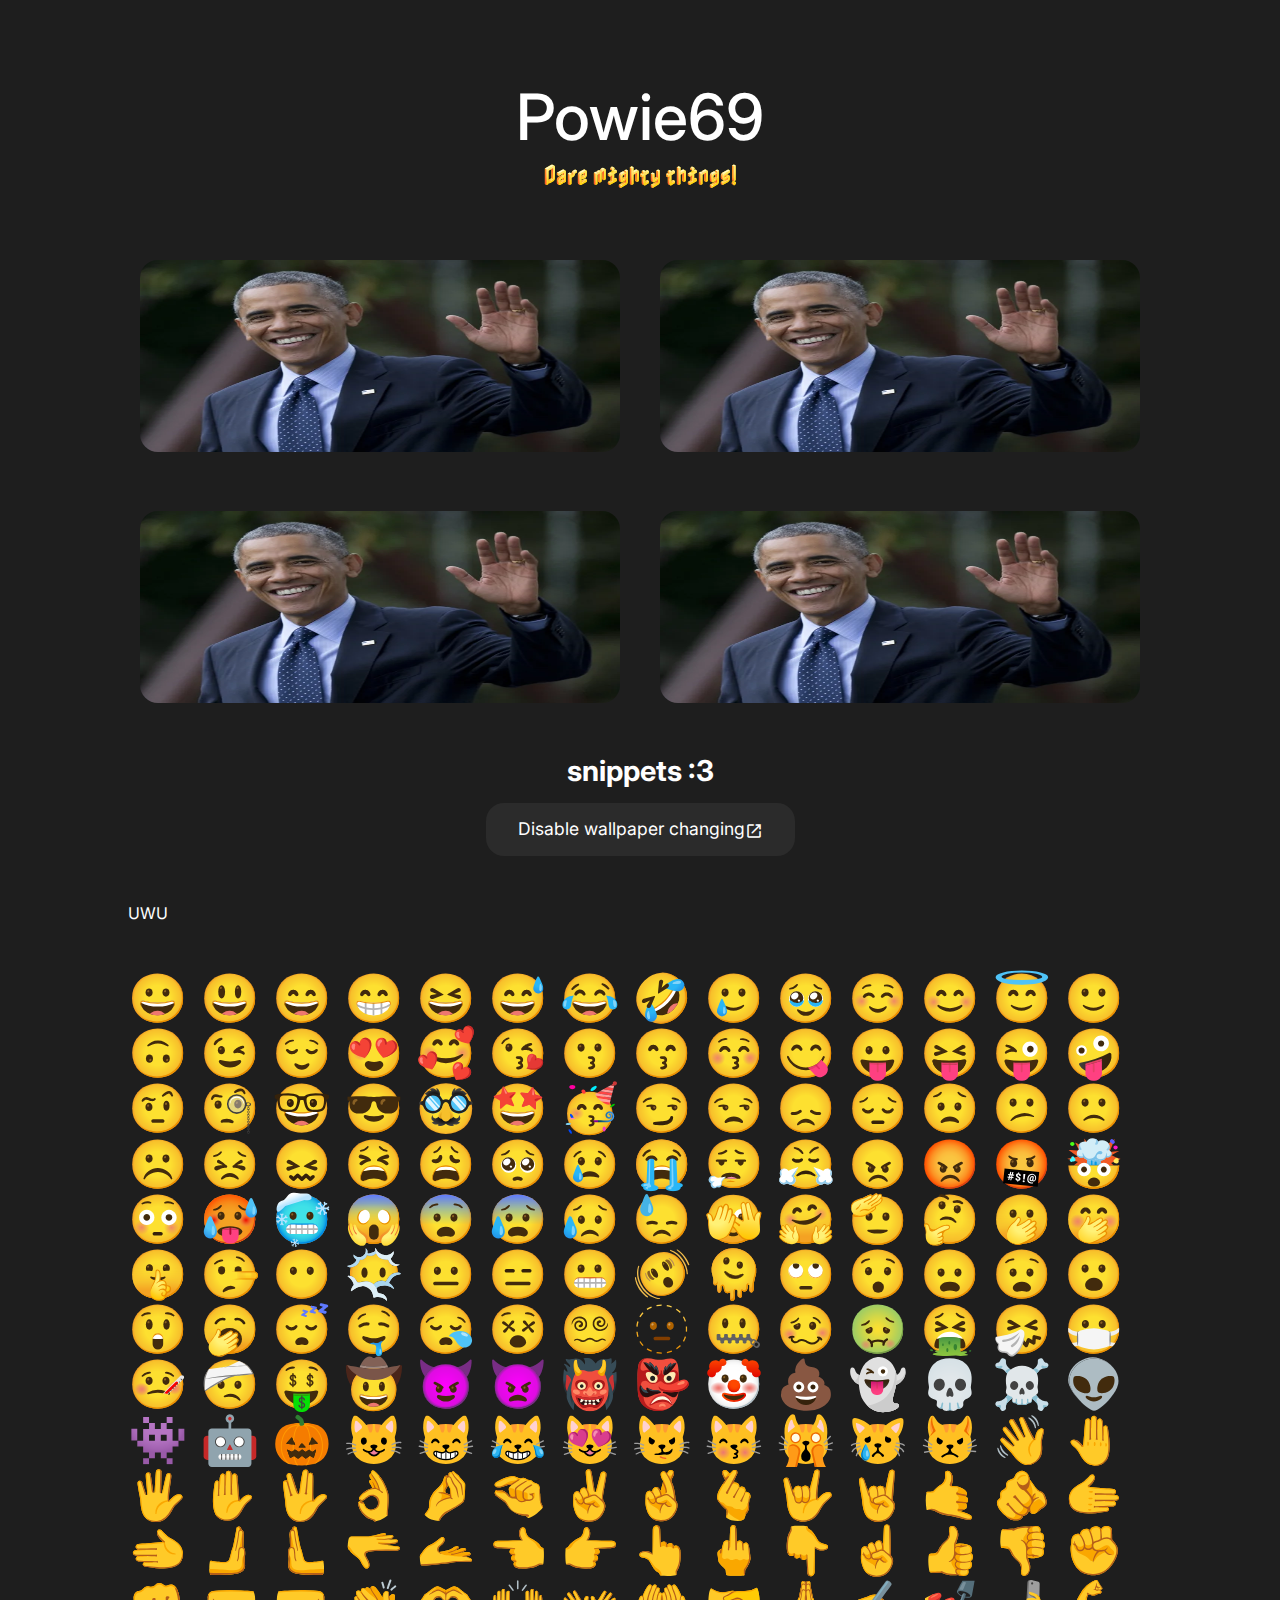
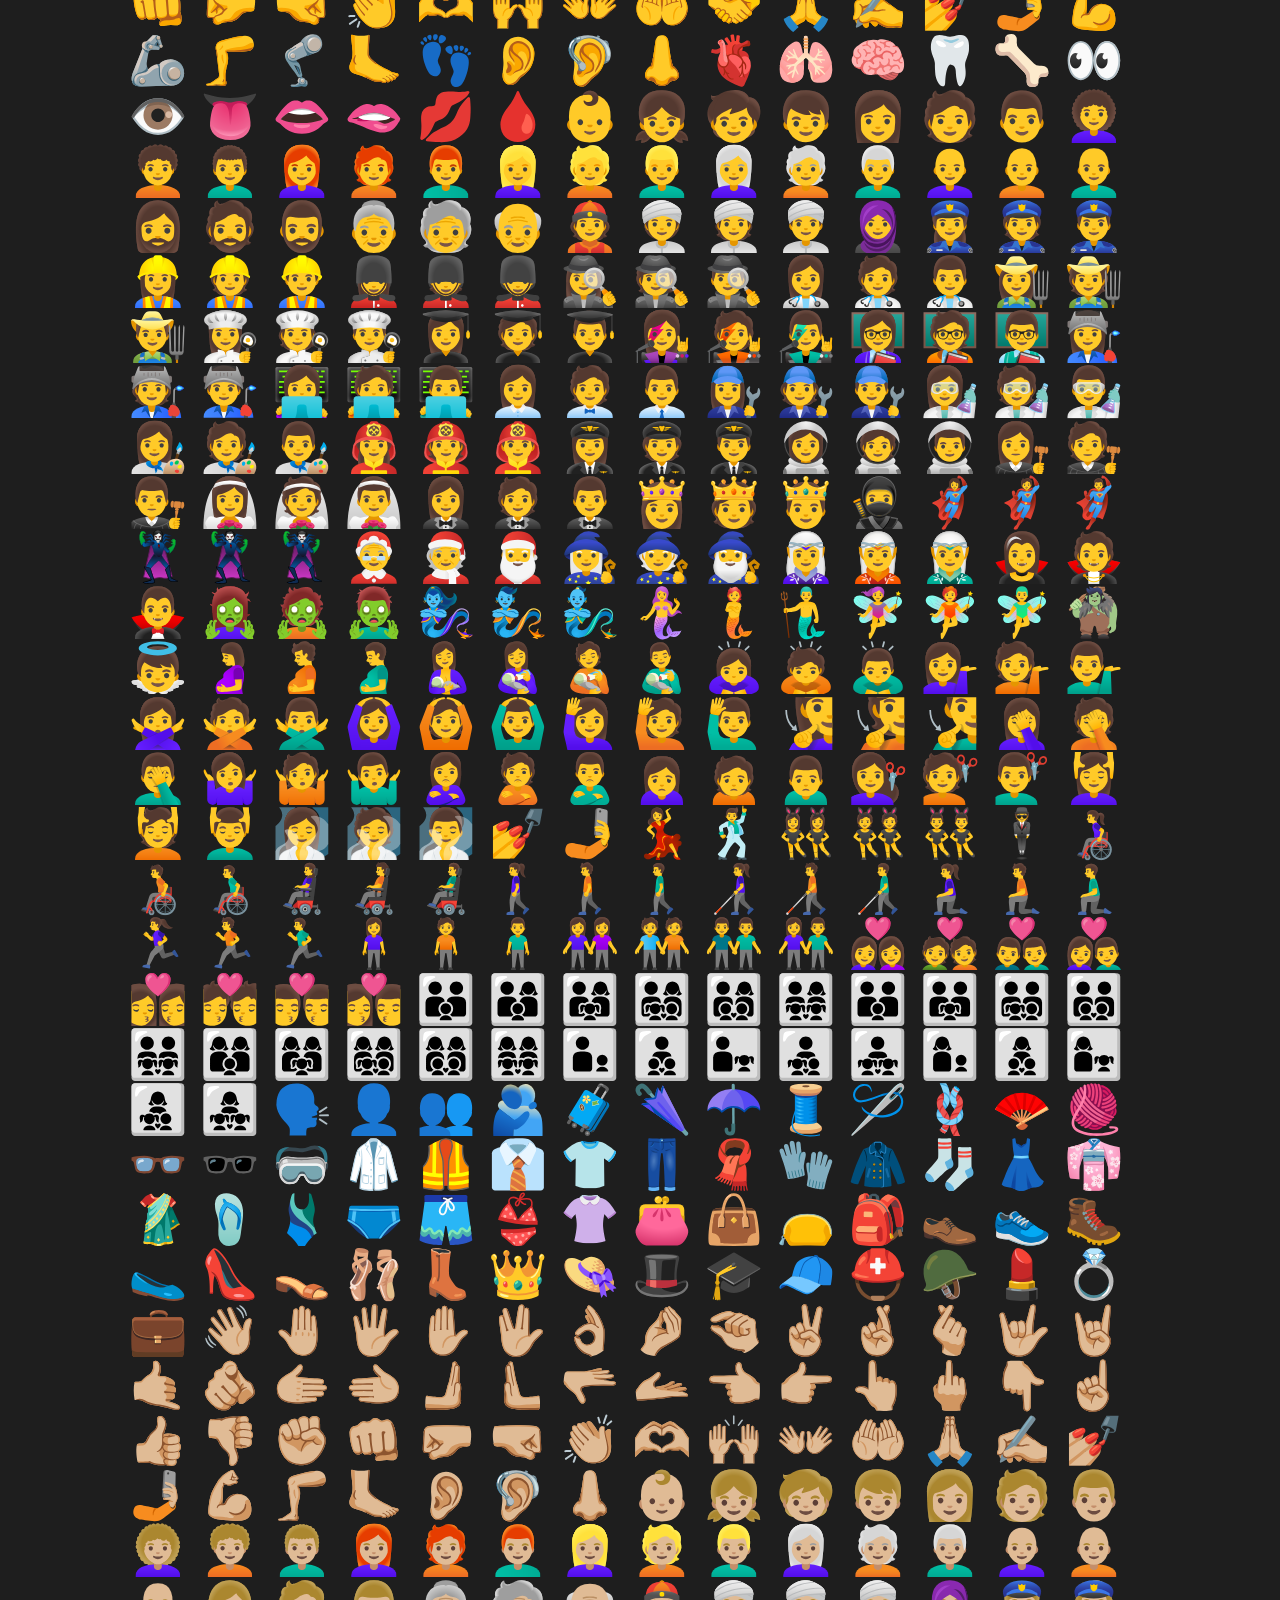
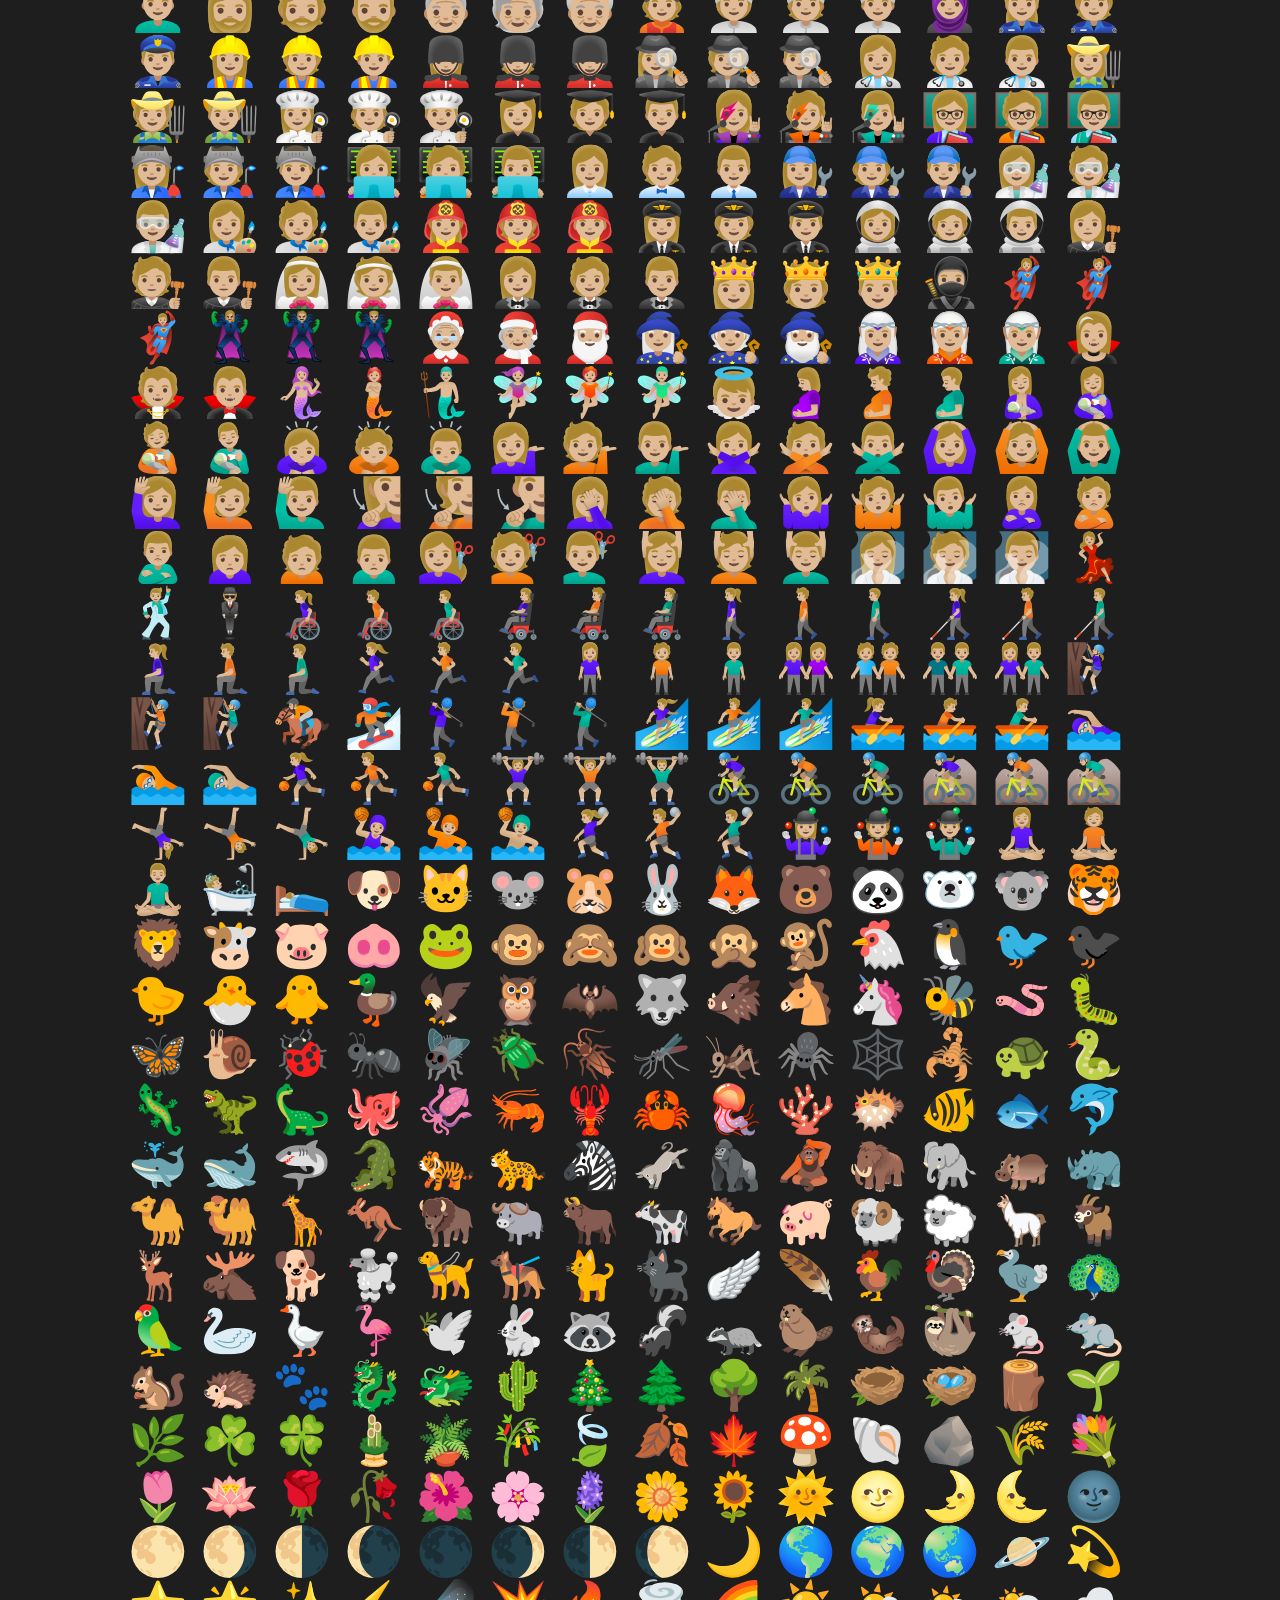
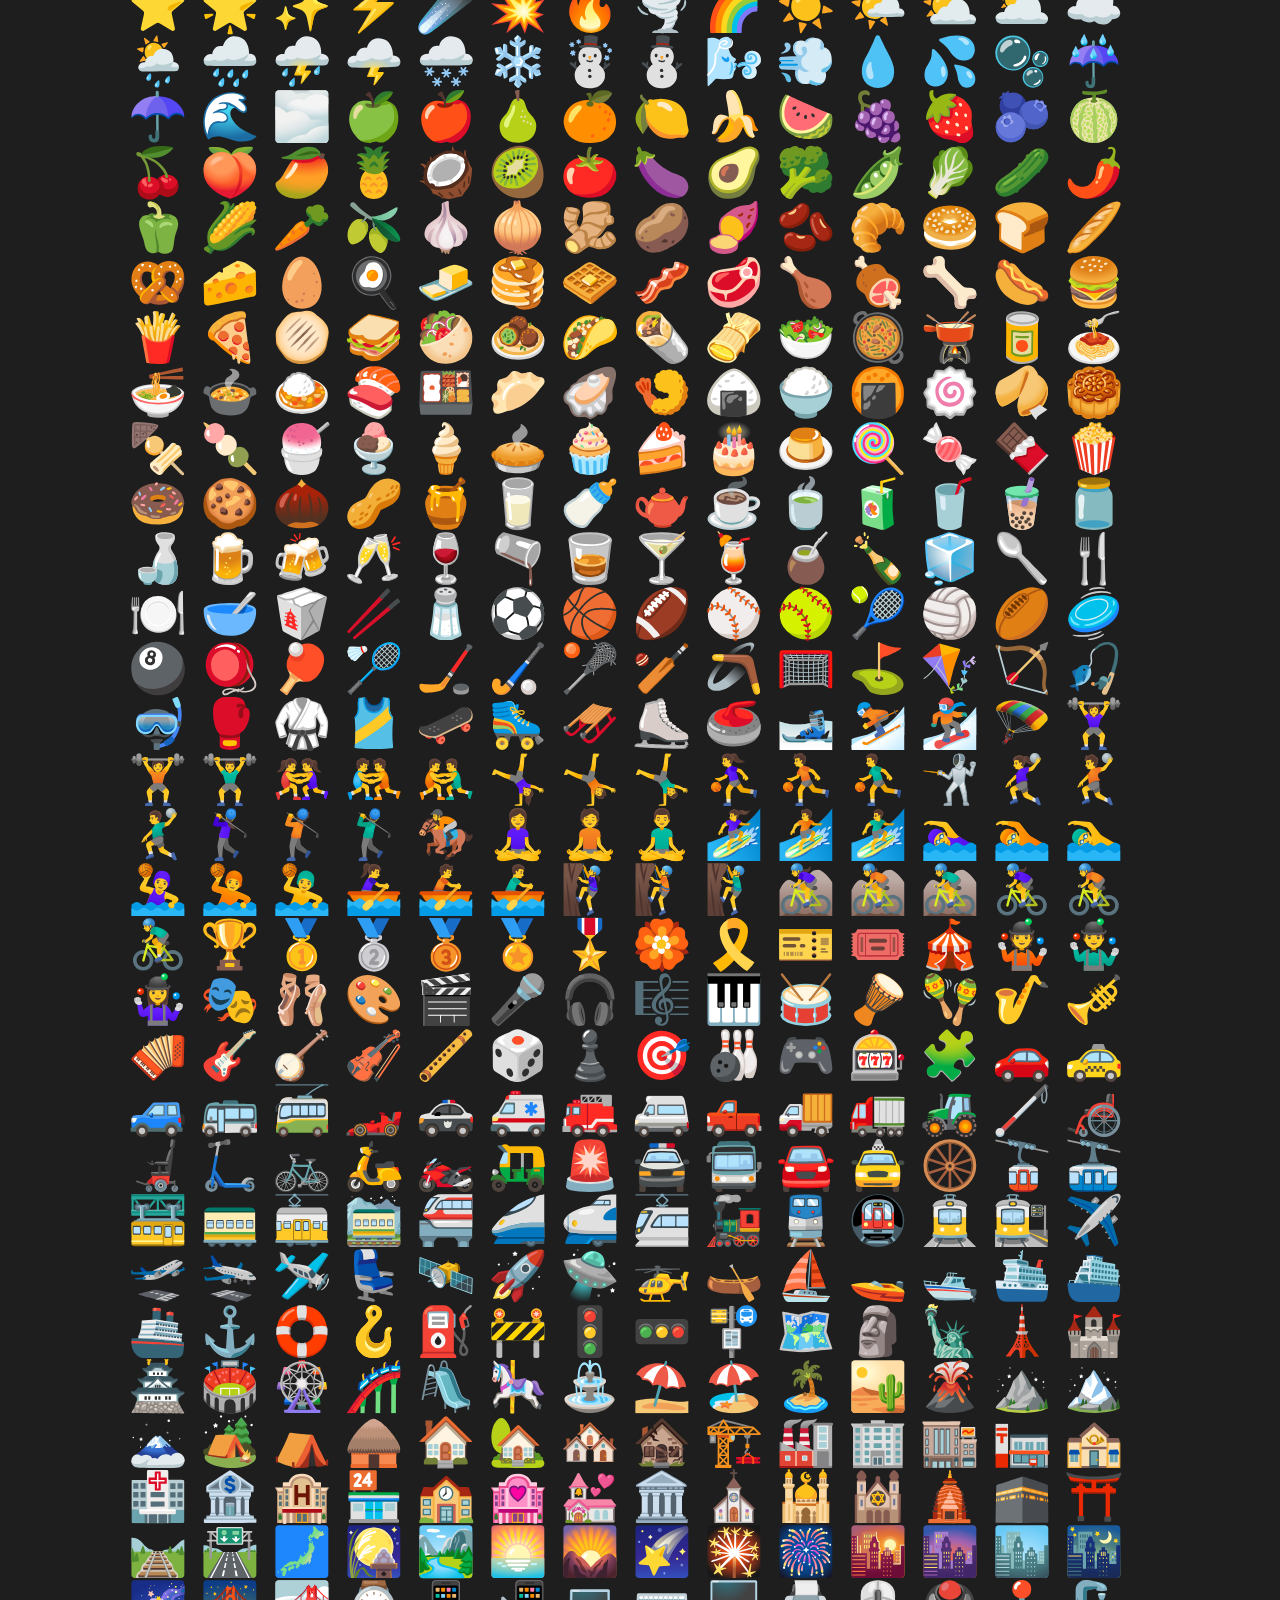
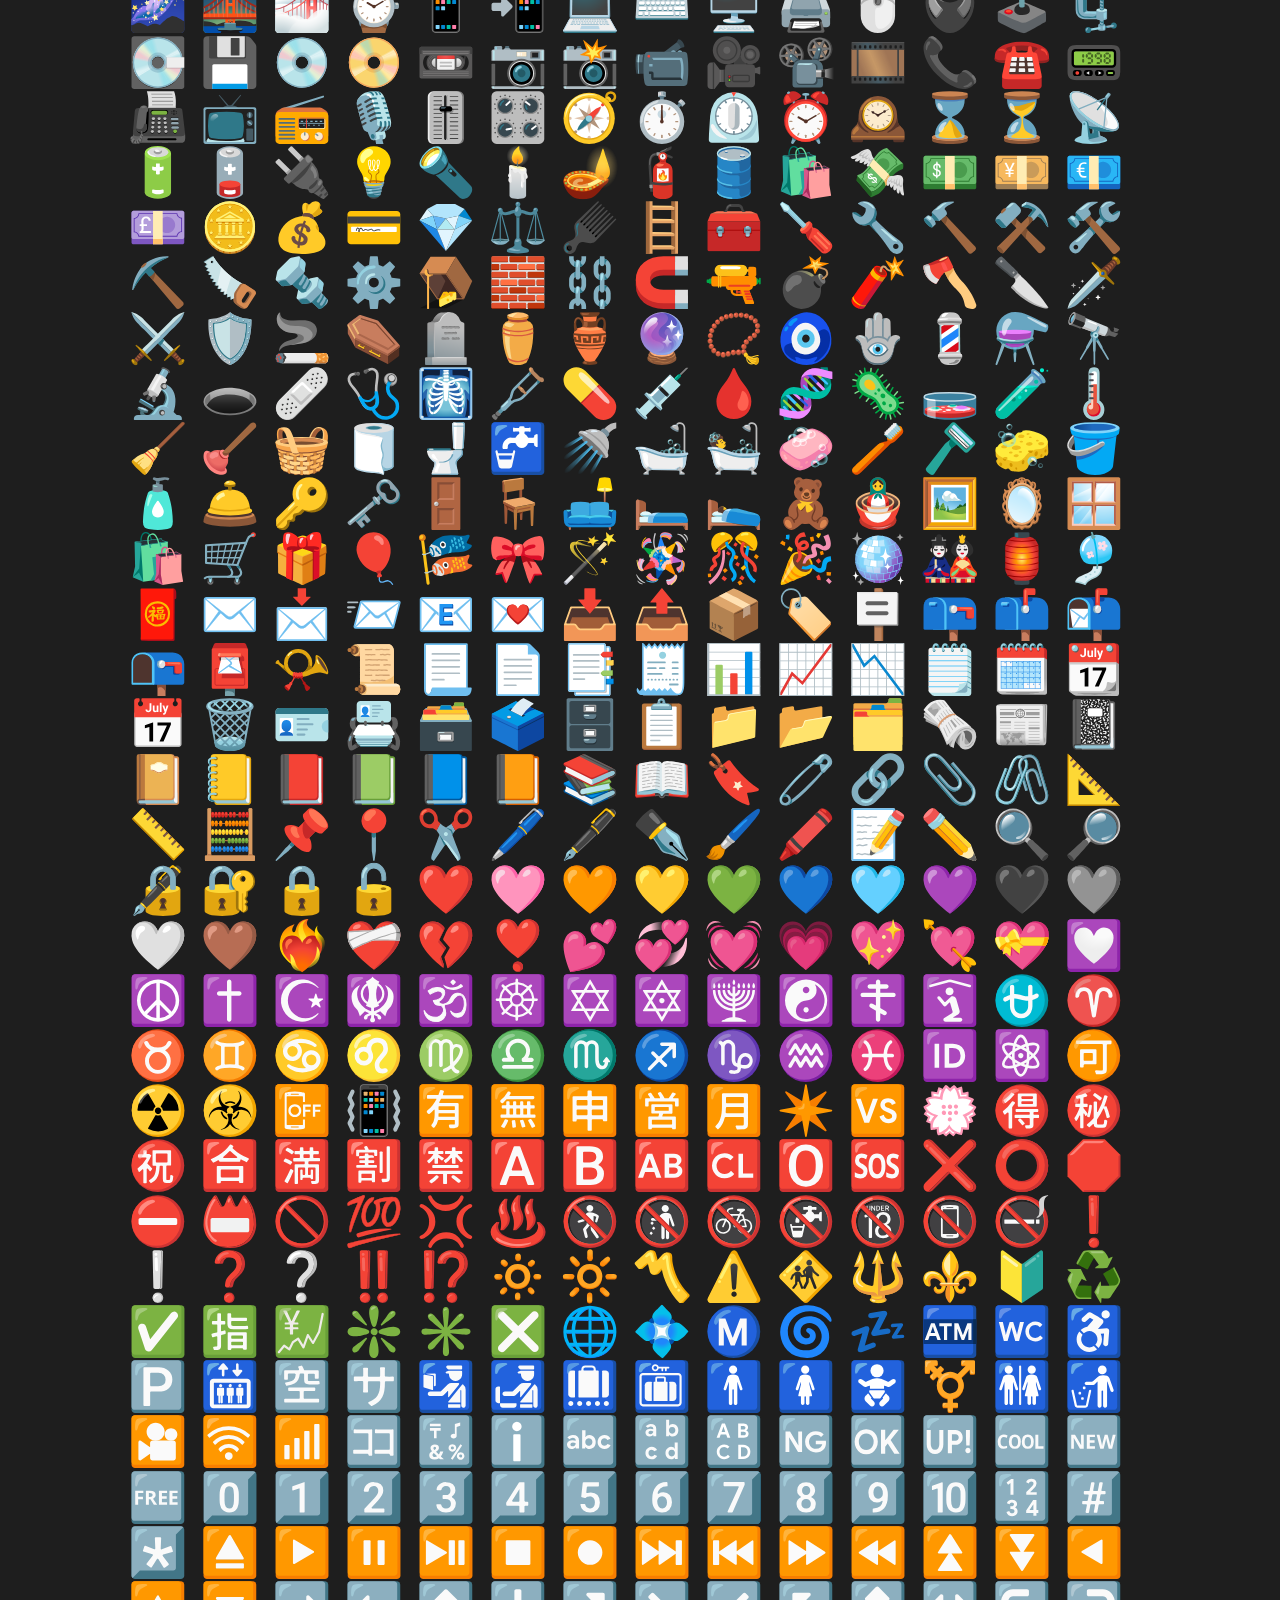
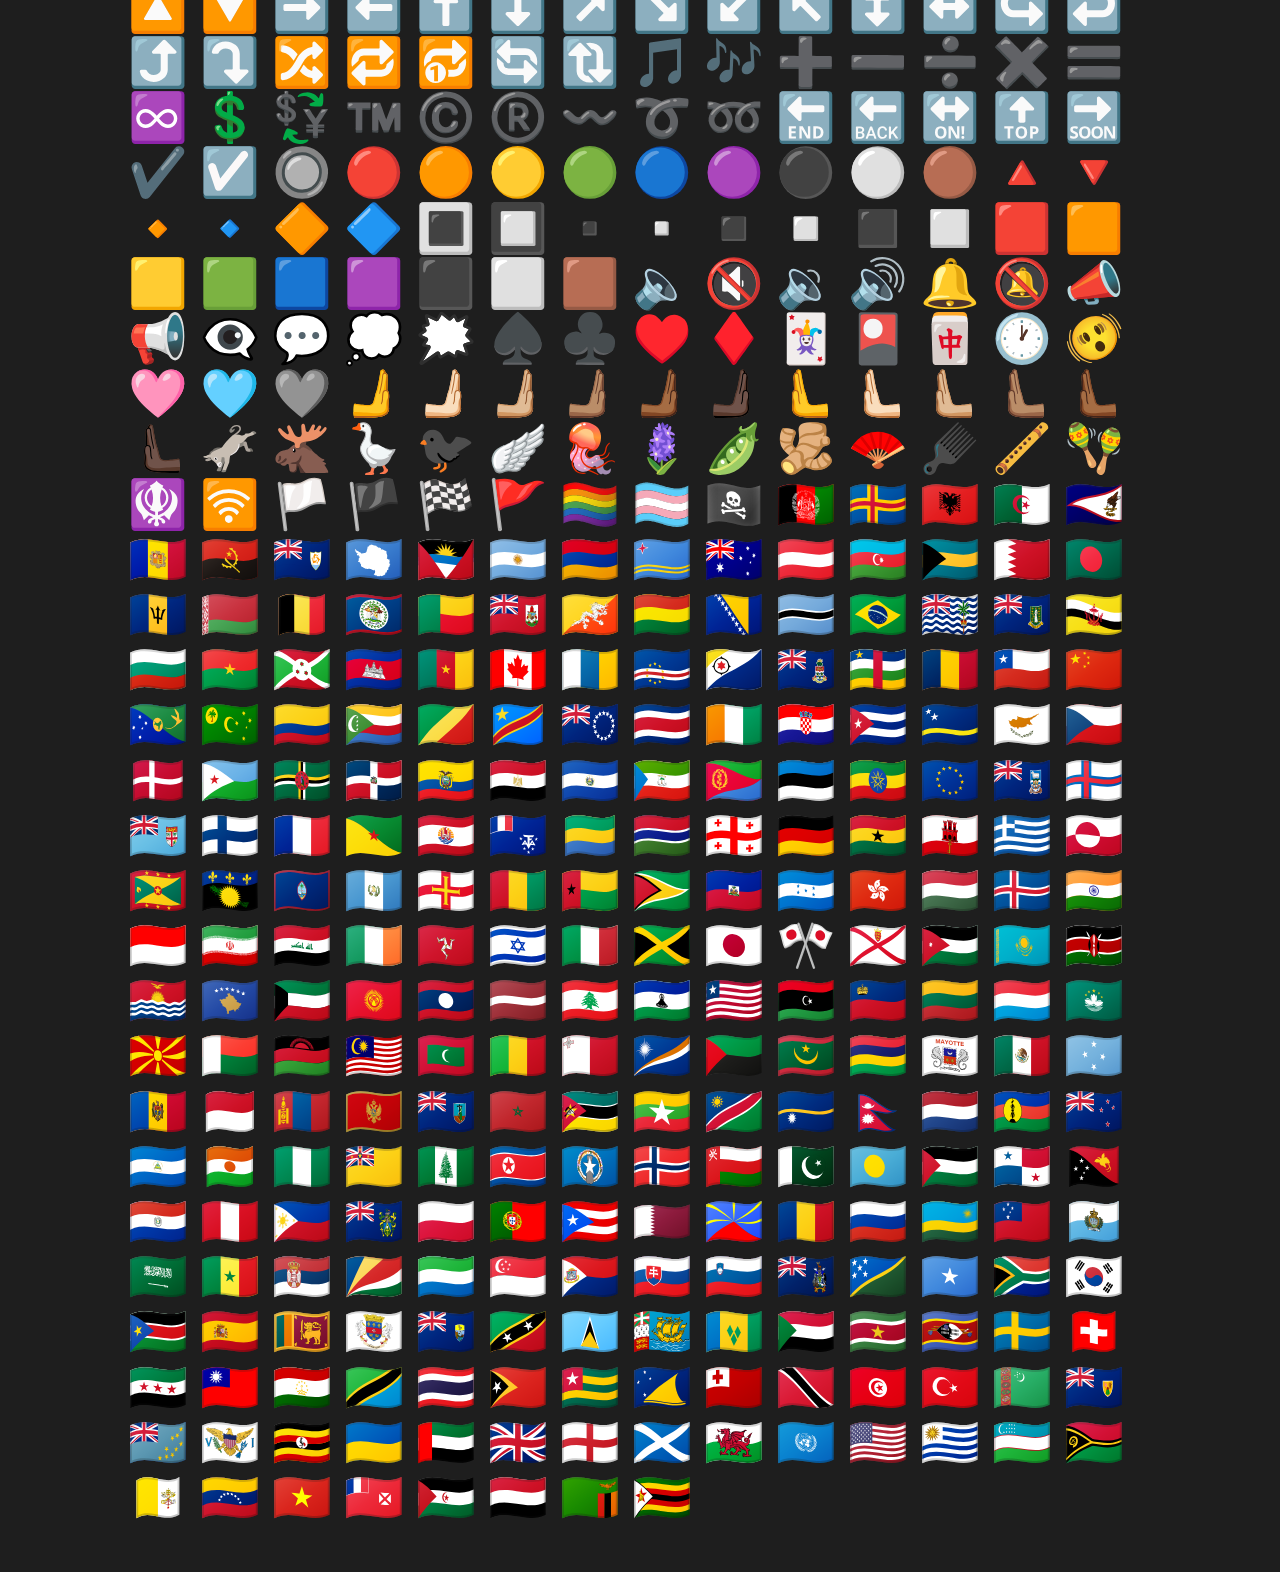
==== commit 141619ad: "add first code snippet" ====
--- a/index.html
+++ b/index.html
@@ -4,6 +4,7 @@
     <meta charset="UTF-8">
     <meta name="viewport" content="width=device-width, initial-scale=1.0">
     <title>Powie69</title>
+    <link rel="stylesheet" href="https://fonts.googleapis.com/css2?family=Material+Symbols+Rounded:opsz,wght,FILL,GRAD@20..48,100..700,0..1,-50..200" />
     <!-- *css -->
     <link rel="stylesheet" href="css/normalize.css">
     <link rel="stylesheet" href="css/style.css">
@@ -15,13 +16,19 @@
         <p class="header-p">Dare mighty things!</p>
     </header>
     <main class="main">
-        <u class="main-grid">
-            <li><a href="rps/"><img src="images/obama1.png"></a></li>
+        <ul class="main-grid">
             <li><a href=""><img src="images/obama1.png"></a></li>
             <li><a href=""><img src="images/obama1.png"></a></li>
             <li><a href=""><img src="images/obama1.png"></a></li>
-        </u>
+            <li><a href=""><img src="images/obama1.png"></a></li>
+        </ul>
     </main>
+    <section class="links">
+            <h2>snippets :3</h2>
+        <ul>
+            <li><a href="html/disableWall.html">Disable wallpaper changing</a><i class="material-symbols-rounded">open_in_new</i></li>
+        </ul>
+    </section>
     <footer class="footer">
         <p>UWU</p>
         <p class="footer-emoji">😀 😃 😄 😁 😆 😅 😂 🤣 🥲 🥹 ☺️ 😊 😇 🙂 🙃 😉 😌 😍 🥰 😘 😗 😙 😚 😋 😛 😝 😜 🤪 🤨 🧐 🤓 😎 🥸 🤩 🥳 😏 😒 😞 😔 😟 😕 🙁 ☹️ 😣 😖 😫 😩 🥺 😢 😭 😮‍💨 😤 😠 😡 🤬 🤯 😳 🥵 🥶 😱 😨 😰 😥 😓 🫣 🤗 🫡 🤔 🫢 🤭 🤫 🤥 😶 😶‍🌫️ 😐 😑 😬 🫨 🫠 🙄 😯 😦 😧 😮 😲 🥱 😴 🤤 😪 😵 😵‍💫 🫥 🤐 🥴 🤢 🤮 🤧 😷 🤒 🤕 🤑 🤠 😈 👿 👹 👺 🤡 💩 👻 💀 ☠️ 👽 👾 🤖 🎃 😺 😸 😹 😻 😼 😽 🙀 😿 😾 👋 🤚 🖐 ✋ 🖖 👌 🤌 🤏 ✌️ 🤞 🫰 🤟 🤘 🤙 🫵 🫱 🫲 🫸 🫷 🫳 🫴 👈 👉 👆 🖕 👇 ☝️ 👍 👎 ✊ 👊 🤛 🤜 👏 🫶 🙌 👐 🤲 🤝 🙏 ✍️ 💅 🤳 💪 🦾 🦵 🦿 🦶 👣 👂 🦻 👃 🫀 🫁 🧠 🦷 🦴 👀 👁 👅 👄 🫦 💋 🩸 👶 👧 🧒 👦 👩 🧑 👨 👩‍🦱 🧑‍🦱 👨‍🦱 👩‍🦰 🧑‍🦰 👨‍🦰 👱‍♀️ 👱 👱‍♂️ 👩‍🦳 🧑‍🦳 👨‍🦳 👩‍🦲 🧑‍🦲 👨‍🦲 🧔‍♀️ 🧔 🧔‍♂️ 👵 🧓 👴 👲 👳‍♀️ 👳 👳‍♂️ 🧕 👮‍♀️ 👮 👮‍♂️ 👷‍♀️ 👷 👷‍♂️ 💂‍♀️ 💂 💂‍♂️ 🕵️‍♀️ 🕵️ 🕵️‍♂️ 👩‍⚕️ 🧑‍⚕️ 👨‍⚕️ 👩‍🌾 🧑‍🌾 👨‍🌾 👩‍🍳 🧑‍🍳 👨‍🍳 👩‍🎓 🧑‍🎓 👨‍🎓 👩‍🎤 🧑‍🎤 👨‍🎤 👩‍🏫 🧑‍🏫 👨‍🏫 👩‍🏭 🧑‍🏭 👨‍🏭 👩‍💻 🧑‍💻 👨‍💻 👩‍💼 🧑‍💼 👨‍💼 👩‍🔧 🧑‍🔧 👨‍🔧 👩‍🔬 🧑‍🔬 👨‍🔬 👩‍🎨 🧑‍🎨 👨‍🎨 👩‍🚒 🧑‍🚒 👨‍🚒 👩‍✈️ 🧑‍✈️ 👨‍✈️ 👩‍🚀 🧑‍🚀 👨‍🚀 👩‍⚖️ 🧑‍⚖️ 👨‍⚖️ 👰‍♀️ 👰 👰‍♂️ 🤵‍♀️ 🤵 🤵‍♂️ 👸 🫅 🤴 🥷 🦸‍♀️ 🦸 🦸‍♂️ 🦹‍♀️ 🦹 🦹‍♂️ 🤶 🧑‍🎄 🎅 🧙‍♀️ 🧙 🧙‍♂️ 🧝‍♀️ 🧝 🧝‍♂️ 🧛‍♀️ 🧛 🧛‍♂️ 🧟‍♀️ 🧟 🧟‍♂️ 🧞‍♀️ 🧞 🧞‍♂️ 🧜‍♀️ 🧜 🧜‍♂️ 🧚‍♀️ 🧚 🧚‍♂️ 🧌 👼 🤰 🫄 🫃 🤱 👩‍🍼 🧑‍🍼 👨‍🍼 🙇‍♀️ 🙇 🙇‍♂️ 💁‍♀️ 💁 💁‍♂️ 🙅‍♀️ 🙅 🙅‍♂️ 🙆‍♀️ 🙆 🙆‍♂️ 🙋‍♀️ 🙋 🙋‍♂️ 🧏‍♀️ 🧏 🧏‍♂️ 🤦‍♀️ 🤦 🤦‍♂️ 🤷‍♀️ 🤷 🤷‍♂️ 🙎‍♀️ 🙎 🙎‍♂️ 🙍‍♀️ 🙍 🙍‍♂️ 💇‍♀️ 💇 💇‍♂️ 💆‍♀️ 💆 💆‍♂️ 🧖‍♀️ 🧖 🧖‍♂️ 💅 🤳 💃 🕺 👯‍♀️ 👯 👯‍♂️ 🕴 👩‍🦽 🧑‍🦽 👨‍🦽 👩‍🦼 🧑‍🦼 👨‍🦼 🚶‍♀️ 🚶 🚶‍♂️ 👩‍🦯 🧑‍🦯 👨‍🦯 🧎‍♀️ 🧎 🧎‍♂️ 🏃‍♀️ 🏃 🏃‍♂️ 🧍‍♀️ 🧍 🧍‍♂️ 👭 🧑‍🤝‍🧑 👬 👫 👩‍❤️‍👩 💑 👨‍❤️‍👨 👩‍❤️‍👨 👩‍❤️‍💋‍👩 💏 👨‍❤️‍💋‍👨 👩‍❤️‍💋‍👨 👪 👨‍👩‍👦 👨‍👩‍👧 👨‍👩‍👧‍👦 👨‍👩‍👦‍👦 👨‍👩‍👧‍👧 👨‍👨‍👦 👨‍👨‍👧 👨‍👨‍👧‍👦 👨‍👨‍👦‍👦 👨‍👨‍👧‍👧 👩‍👩‍👦 👩‍👩‍👧 👩‍👩‍👧‍👦 👩‍👩‍👦‍👦 👩‍👩‍👧‍👧 👨‍👦 👨‍👦‍👦 👨‍👧 👨‍👧‍👦 👨‍👧‍👧 👩‍👦 👩‍👦‍👦 👩‍👧 👩‍👧‍👦 👩‍👧‍👧 🗣 👤 👥 🫂 🧳 🌂 ☂️ 🧵 🪡 🪢 🪭 🧶 👓 🕶 🥽 🥼 🦺 👔 👕 👖 🧣 🧤 🧥 🧦 👗 👘 🥻 🩴 🩱 🩲 🩳 👙 👚 👛 👜 👝 🎒 👞 👟 🥾 🥿 👠 👡 🩰 👢 👑 👒 🎩 🎓 🧢 ⛑ 🪖 💄 💍 💼 👋🏼 🤚🏼 🖐🏼 ✋🏼 🖖🏼 👌🏼 🤌🏼 🤏🏼 ✌🏼 🤞🏼 🫰🏼 🤟🏼 🤘🏼 🤙🏼 🫵🏼 🫱🏼 🫲🏼 🫸🏼 🫷🏼 🫳🏼 🫴🏼 👈🏼 👉🏼 👆🏼 🖕🏼 👇🏼 ☝🏼 👍🏼 👎🏼 ✊🏼 👊🏼 🤛🏼 🤜🏼 👏🏼 🫶🏼 🙌🏼 👐🏼 🤲🏼 🙏🏼 ✍🏼 💅🏼 🤳🏼 💪🏼 🦵🏼 🦶🏼 👂🏼 🦻🏼 👃🏼 👶🏼 👧🏼 🧒🏼 👦🏼 👩🏼 🧑🏼 👨🏼 👩🏼‍🦱 🧑🏼‍🦱 👨🏼‍🦱 👩🏼‍🦰 🧑🏼‍🦰 👨🏼‍🦰 👱🏼‍♀️ 👱🏼 👱🏼‍♂️ 👩🏼‍🦳 🧑🏼‍🦳 👨🏼‍🦳 👩🏼‍🦲 🧑🏼‍🦲 👨🏼‍🦲 🧔🏼‍♀️ 🧔🏼 🧔🏼‍♂️ 👵🏼 🧓🏼 👴🏼 👲🏼 👳🏼‍♀️ 👳🏼 👳🏼‍♂️ 🧕🏼 👮🏼‍♀️ 👮🏼 👮🏼‍♂️ 👷🏼‍♀️ 👷🏼 👷🏼‍♂️ 💂🏼‍♀️ 💂🏼 💂🏼‍♂️ 🕵🏼‍♀️ 🕵🏼 🕵🏼‍♂️ 👩🏼‍⚕️ 🧑🏼‍⚕️ 👨🏼‍⚕️ 👩🏼‍🌾 🧑🏼‍🌾 👨🏼‍🌾 👩🏼‍🍳 🧑🏼‍🍳 👨🏼‍🍳 👩🏼‍🎓 🧑🏼‍🎓 👨🏼‍🎓 👩🏼‍🎤 🧑🏼‍🎤 👨🏼‍🎤 👩🏼‍🏫 🧑🏼‍🏫 👨🏼‍🏫 👩🏼‍🏭 🧑🏼‍🏭 👨🏼‍🏭 👩🏼‍💻 🧑🏼‍💻 👨🏼‍💻 👩🏼‍💼 🧑🏼‍💼 👨🏼‍💼 👩🏼‍🔧 🧑🏼‍🔧 👨🏼‍🔧 👩🏼‍🔬 🧑🏼‍🔬 👨🏼‍🔬 👩🏼‍🎨 🧑🏼‍🎨 👨🏼‍🎨 👩🏼‍🚒 🧑🏼‍🚒 👨🏼‍🚒 👩🏼‍✈️ 🧑🏼‍✈️ 👨🏼‍✈️ 👩🏼‍🚀 🧑🏼‍🚀 👨🏼‍🚀 👩🏼‍⚖️ 🧑🏼‍⚖️ 👨🏼‍⚖️ 👰🏼‍♀️ 👰🏼 👰🏼‍♂️ 🤵🏼‍♀️ 🤵🏼 🤵🏼‍♂️ 👸🏼 🫅🏼 🤴🏼 🥷🏼 🦸🏼‍♀️ 🦸🏼 🦸🏼‍♂️ 🦹🏼‍♀️ 🦹🏼 🦹🏼‍♂️ 🤶🏼 🧑🏼‍🎄 🎅🏼 🧙🏼‍♀️ 🧙🏼 🧙🏼‍♂️ 🧝🏼‍♀️ 🧝🏼 🧝🏼‍♂️ 🧛🏼‍♀️ 🧛🏼 🧛🏼‍♂️ 🧜🏼‍♀️ 🧜🏼 🧜🏼‍♂️ 🧚🏼‍♀️ 🧚🏼 🧚🏼‍♂️ 👼🏼 🤰🏼 🫄🏼 🫃🏼 🤱🏼 👩🏼‍🍼 🧑🏼‍🍼 👨🏼‍🍼 🙇🏼‍♀️ 🙇🏼 🙇🏼‍♂️ 💁🏼‍♀️ 💁🏼 💁🏼‍♂️ 🙅🏼‍♀️ 🙅🏼 🙅🏼‍♂️ 🙆🏼‍♀️ 🙆🏼 🙆🏼‍♂️ 🙋🏼‍♀️ 🙋🏼 🙋🏼‍♂️ 🧏🏼‍♀️ 🧏🏼 🧏🏼‍♂️ 🤦🏼‍♀️ 🤦🏼 🤦🏼‍♂️ 🤷🏼‍♀️ 🤷🏼 🤷🏼‍♂️ 🙎🏼‍♀️ 🙎🏼 🙎🏼‍♂️ 🙍🏼‍♀️ 🙍🏼 🙍🏼‍♂️ 💇🏼‍♀️ 💇🏼 💇🏼‍♂️ 💆🏼‍♀️ 💆🏼 💆🏼‍♂️ 🧖🏼‍♀️ 🧖🏼 🧖🏼‍♂️ 💃🏼 🕺🏼 🕴🏼 👩🏼‍🦽 🧑🏼‍🦽 👨🏼‍🦽 👩🏼‍🦼 🧑🏼‍🦼 👨🏼‍🦼 🚶🏼‍♀️ 🚶🏼 🚶🏼‍♂️ 👩🏼‍🦯 🧑🏼‍🦯 👨🏼‍🦯 🧎🏼‍♀️ 🧎🏼 🧎🏼‍♂️ 🏃🏼‍♀️ 🏃🏼 🏃🏼‍♂️ 🧍🏼‍♀️ 🧍🏼 🧍🏼‍♂️ 👭🏼 🧑🏼‍🤝‍🧑🏼 👬🏼 👫🏼 🧗🏼‍♀️ 🧗🏼 🧗🏼‍♂️ 🏇🏼 🏂🏼 🏌🏼‍♀️ 🏌🏼 🏌🏼‍♂️ 🏄🏼‍♀️ 🏄🏼 🏄🏼‍♂️ 🚣🏼‍♀️ 🚣🏼 🚣🏼‍♂️ 🏊🏼‍♀️ 🏊🏼 🏊🏼‍♂️ ⛹🏼‍♀️ ⛹🏼 ⛹🏼‍♂️ 🏋🏼‍♀️ 🏋🏼 🏋🏼‍♂️ 🚴🏼‍♀️ 🚴🏼 🚴🏼‍♂️ 🚵🏼‍♀️ 🚵🏼 🚵🏼‍♂️ 🤸🏼‍♀️ 🤸🏼 🤸🏼‍♂️ 🤽🏼‍♀️ 🤽🏼 🤽🏼‍♂️ 🤾🏼‍♀️ 🤾🏼 🤾🏼‍♂️ 🤹🏼‍♀️ 🤹🏼 🤹🏼‍♂️ 🧘🏼‍♀️ 🧘🏼 🧘🏼‍♂️ 🛀🏼 🛌🏼 🐶 🐱 🐭 🐹 🐰 🦊 🐻 🐼 🐻‍❄️ 🐨 🐯 🦁 🐮 🐷 🐽 🐸 🐵 🙈 🙉 🙊 🐒 🐔 🐧 🐦 🐦‍⬛ 🐤 🐣 🐥 🦆 🦅 🦉 🦇 🐺 🐗 🐴 🦄 🐝 🪱 🐛 🦋 🐌 🐞 🐜 🪰 🪲 🪳 🦟 🦗 🕷 🕸 🦂 🐢 🐍 🦎 🦖 🦕 🐙 🦑 🦐 🦞 🦀 🪼 🪸 🐡 🐠 🐟 🐬 🐳 🐋 🦈 🐊 🐅 🐆 🦓 🫏 🦍 🦧 🦣 🐘 🦛 🦏 🐪 🐫 🦒 🦘 🦬 🐃 🐂 🐄 🐎 🐖 🐏 🐑 🦙 🐐 🦌 🫎 🐕 🐩 🦮 🐕‍🦺 🐈 🐈‍⬛ 🪽 🪶 🐓 🦃 🦤 🦚 🦜 🦢 🪿 🦩 🕊 🐇 🦝 🦨 🦡 🦫 🦦 🦥 🐁 🐀 🐿 🦔 🐾 🐉 🐲 🌵 🎄 🌲 🌳 🌴 🪹 🪺 🪵 🌱 🌿 ☘️ 🍀 🎍 🪴 🎋 🍃 🍂 🍁 🍄 🐚 🪨 🌾 💐 🌷 🪷 🌹 🥀 🌺 🌸 🪻 🌼 🌻 🌞 🌝 🌛 🌜 🌚 🌕 🌖 🌗 🌘 🌑 🌒 🌓 🌔 🌙 🌎 🌍 🌏 🪐 💫 ⭐️ 🌟 ✨ ⚡️ ☄️ 💥 🔥 🌪 🌈 ☀️ 🌤 ⛅️ 🌥 ☁️ 🌦 🌧 ⛈ 🌩 🌨 ❄️ ☃️ ⛄️ 🌬 💨 💧 💦 🫧 ☔️ ☂️ 🌊 🌫 🍏 🍎 🍐 🍊 🍋 🍌 🍉 🍇 🍓 🫐 🍈 🍒 🍑 🥭 🍍 🥥 🥝 🍅 🍆 🥑 🥦 🫛 🥬 🥒 🌶 🫑 🌽 🥕 🫒 🧄 🧅 🫚 🥔 🍠 🫘 🥐 🥯 🍞 🥖 🥨 🧀 🥚 🍳 🧈 🥞 🧇 🥓 🥩 🍗 🍖 🦴 🌭 🍔 🍟 🍕 🫓 🥪 🥙 🧆 🌮 🌯 🫔 🥗 🥘 🫕 🥫 🍝 🍜 🍲 🍛 🍣 🍱 🥟 🦪 🍤 🍙 🍚 🍘 🍥 🥠 🥮 🍢 🍡 🍧 🍨 🍦 🥧 🧁 🍰 🎂 🍮 🍭 🍬 🍫 🍿 🍩 🍪 🌰 🥜 🍯 🥛 🍼 🫖 ☕️ 🍵 🧃 🥤 🧋 🫙 🍶 🍺 🍻 🥂 🍷 🫗 🥃 🍸 🍹 🧉 🍾 🧊 🥄 🍴 🍽 🥣 🥡 🥢 🧂 ⚽️ 🏀 🏈 ⚾️ 🥎 🎾 🏐 🏉 🥏 🎱 🪀 🏓 🏸 🏒 🏑 🥍 🏏 🪃 🥅 ⛳️ 🪁 🏹 🎣 🤿 🥊 🥋 🎽 🛹 🛼 🛷 ⛸ 🥌 🎿 ⛷ 🏂 🪂 🏋️‍♀️ 🏋️ 🏋️‍♂️ 🤼‍♀️ 🤼 🤼‍♂️ 🤸‍♀️ 🤸 🤸‍♂️ ⛹️‍♀️ ⛹️ ⛹️‍♂️ 🤺 🤾‍♀️ 🤾 🤾‍♂️ 🏌️‍♀️ 🏌️ 🏌️‍♂️ 🏇 🧘‍♀️ 🧘 🧘‍♂️ 🏄‍♀️ 🏄 🏄‍♂️ 🏊‍♀️ 🏊 🏊‍♂️ 🤽‍♀️ 🤽 🤽‍♂️ 🚣‍♀️ 🚣 🚣‍♂️ 🧗‍♀️ 🧗 🧗‍♂️ 🚵‍♀️ 🚵 🚵‍♂️ 🚴‍♀️ 🚴 🚴‍♂️ 🏆 🥇 🥈 🥉 🏅 🎖 🏵 🎗 🎫 🎟 🎪 🤹 🤹‍♂️ 🤹‍♀️ 🎭 🩰 🎨 🎬 🎤 🎧 🎼 🎹 🥁 🪘 🪇 🎷 🎺 🪗 🎸 🪕 🎻 🪈 🎲 ♟ 🎯 🎳 🎮 🎰 🧩 🚗 🚕 🚙 🚌 🚎 🏎 🚓 🚑 🚒 🚐 🛻 🚚 🚛 🚜 🦯 🦽 🦼 🛴 🚲 🛵 🏍 🛺 🚨 🚔 🚍 🚘 🚖 🛞 🚡 🚠 🚟 🚃 🚋 🚞 🚝 🚄 🚅 🚈 🚂 🚆 🚇 🚊 🚉 ✈️ 🛫 🛬 🛩 💺 🛰 🚀 🛸 🚁 🛶 ⛵️ 🚤 🛥 🛳 ⛴ 🚢 ⚓️ 🛟 🪝 ⛽️ 🚧 🚦 🚥 🚏 🗺 🗿 🗽 🗼 🏰 🏯 🏟 🎡 🎢 🛝 🎠 ⛲️ ⛱ 🏖 🏝 🏜 🌋 ⛰ 🏔 🗻 🏕 ⛺️ 🛖 🏠 🏡 🏘 🏚 🏗 🏭 🏢 🏬 🏣 🏤 🏥 🏦 🏨 🏪 🏫 🏩 💒 🏛 ⛪️ 🕌 🕍 🛕 🕋 ⛩ 🛤 🛣 🗾 🎑 🏞 🌅 🌄 🌠 🎇 🎆 🌇 🌆 🏙 🌃 🌌 🌉 🌁 ⌚️ 📱 📲 💻 ⌨️ 🖥 🖨 🖱 🖲 🕹 🗜 💽 💾 💿 📀 📼 📷 📸 📹 🎥 📽 🎞 📞 ☎️ 📟 📠 📺 📻 🎙 🎚 🎛 🧭 ⏱ ⏲ ⏰ 🕰 ⌛️ ⏳ 📡 🔋 🪫 🔌 💡 🔦 🕯 🪔 🧯 🛢 🛍️ 💸 💵 💴 💶 💷 🪙 💰 💳 💎 ⚖️ 🪮 🪜 🧰 🪛 🔧 🔨 ⚒ 🛠 ⛏ 🪚 🔩 ⚙️ 🪤 🧱 ⛓ 🧲 🔫 💣 🧨 🪓 🔪 🗡 ⚔️ 🛡 🚬 ⚰️ 🪦 ⚱️ 🏺 🔮 📿 🧿 🪬 💈 ⚗️ 🔭 🔬 🕳 🩹 🩺 🩻 🩼 💊 💉 🩸 🧬 🦠 🧫 🧪 🌡 🧹 🪠 🧺 🧻 🚽 🚰 🚿 🛁 🛀 🧼 🪥 🪒 🧽 🪣 🧴 🛎 🔑 🗝 🚪 🪑 🛋 🛏 🛌 🧸 🪆 🖼 🪞 🪟 🛍 🛒 🎁 🎈 🎏 🎀 🪄 🪅 🎊 🎉 🪩 🎎 🏮 🎐 🧧 ✉️ 📩 📨 📧 💌 📥 📤 📦 🏷 🪧 📪 📫 📬 📭 📮 📯 📜 📃 📄 📑 🧾 📊 📈 📉 🗒 🗓 📆 📅 🗑 🪪 📇 🗃 🗳 🗄 📋 📁 📂 🗂 🗞 📰 📓 📔 📒 📕 📗 📘 📙 📚 📖 🔖 🧷 🔗 📎 🖇 📐 📏 🧮 📌 📍 ✂️ 🖊 🖋 ✒️ 🖌 🖍 📝 ✏️ 🔍 🔎 🔏 🔐 🔒 🔓 ❤️ 🩷 🧡 💛 💚 💙 🩵 💜 🖤 🩶 🤍 🤎 ❤️‍🔥 ❤️‍🩹 💔 ❣️ 💕 💞 💓 💗 💖 💘 💝 💟 ☮️ ✝️ ☪️ 🪯 🕉 ☸️ ✡️ 🔯 🕎 ☯️ ☦️ 🛐 ⛎ ♈️ ♉️ ♊️ ♋️ ♌️ ♍️ ♎️ ♏️ ♐️ ♑️ ♒️ ♓️ 🆔 ⚛️ 🉑 ☢️ ☣️ 📴 📳 🈶 🈚️ 🈸 🈺 🈷️ ✴️ 🆚 💮 🉐 ㊙️ ㊗️ 🈴 🈵 🈹 🈲 🅰️ 🅱️ 🆎 🆑 🅾️ 🆘 ❌ ⭕️ 🛑 ⛔️ 📛 🚫 💯 💢 ♨️ 🚷 🚯 🚳 🚱 🔞 📵 🚭 ❗️ ❕ ❓ ❔ ‼️ ⁉️ 🔅 🔆 〽️ ⚠️ 🚸 🔱 ⚜️ 🔰 ♻️ ✅ 🈯️ 💹 ❇️ ✳️ ❎ 🌐 💠 Ⓜ️ 🌀 💤 🏧 🚾 ♿️ 🅿️ 🛗 🈳 🈂️ 🛂 🛃 🛄 🛅 🚹 🚺 🚼 ⚧ 🚻 🚮 🎦 🛜 📶 🈁 🔣 ℹ️ 🔤 🔡 🔠 🆖 🆗 🆙 🆒 🆕 🆓 0️⃣ 1️⃣ 2️⃣ 3️⃣ 4️⃣ 5️⃣ 6️⃣ 7️⃣ 8️⃣ 9️⃣ 🔟 🔢 #️⃣ *️⃣ ⏏️ ▶️ ⏸ ⏯ ⏹ ⏺ ⏭ ⏮ ⏩ ⏪ ⏫ ⏬ ◀️ 🔼 🔽 ➡️ ⬅️ ⬆️ ⬇️ ↗️ ↘️ ↙️ ↖️ ↕️ ↔️ ↪️ ↩️ ⤴️ ⤵️ 🔀 🔁 🔂 🔄 🔃 🎵 🎶 ➕ ➖ ➗ ✖️ 🟰 ♾ 💲 💱 ™️ ©️ ®️ 〰️ ➰ ➿ 🔚 🔙 🔛 🔝 🔜 ✔️ ☑️ 🔘 🔴 🟠 🟡 🟢 🔵 🟣 ⚫️ ⚪️ 🟤 🔺 🔻 🔸 🔹 🔶 🔷 🔳 🔲 ▪️ ▫️ ◾️ ◽️ ◼️ ◻️ 🟥 🟧 🟨 🟩 🟦 🟪 ⬛️ ⬜️ 🟫 🔈 🔇 🔉 🔊 🔔 🔕 📣 📢 👁‍🗨 💬 💭 🗯 ♠️ ♣️ ♥️ ♦️ 🃏 🎴 🀄️ 🕐 🫨 🩷 🩵 🩶 🫸 🫸🏻 🫸🏼 🫸🏽 🫸🏾 🫸🏿 🫷 🫷🏻 🫷🏼 🫷🏽 🫷🏾 🫷🏿 🫏 🫎 🪿 🐦‍⬛ 🪽 🪼 🪻 🫛 🫚 🪭 🪮 🪈 🪇 🪯 🛜 🏳️ 🏴 🏁 🚩 🏳️‍🌈 🏳️‍⚧️ 🏴‍☠️ 🇦🇫 🇦🇽 🇦🇱 🇩🇿 🇦🇸 🇦🇩 🇦🇴 🇦🇮 🇦🇶 🇦🇬 🇦🇷 🇦🇲 🇦🇼 🇦🇺 🇦🇹 🇦🇿 🇧🇸 🇧🇭 🇧🇩 🇧🇧 🇧🇾 🇧🇪 🇧🇿 🇧🇯 🇧🇲 🇧🇹 🇧🇴 🇧🇦 🇧🇼 🇧🇷 🇮🇴 🇻🇬 🇧🇳 🇧🇬 🇧🇫 🇧🇮 🇰🇭 🇨🇲 🇨🇦 🇮🇨 🇨🇻 🇧🇶 🇰🇾 🇨🇫 🇹🇩 🇨🇱 🇨🇳 🇨🇽 🇨🇨 🇨🇴 🇰🇲 🇨🇬 🇨🇩 🇨🇰 🇨🇷 🇨🇮 🇭🇷 🇨🇺 🇨🇼 🇨🇾 🇨🇿 🇩🇰 🇩🇯 🇩🇲 🇩🇴 🇪🇨 🇪🇬 🇸🇻 🇬🇶 🇪🇷 🇪🇪 🇪🇹 🇪🇺 🇫🇰 🇫🇴 🇫🇯 🇫🇮 🇫🇷 🇬🇫 🇵🇫 🇹🇫 🇬🇦 🇬🇲 🇬🇪 🇩🇪 🇬🇭 🇬🇮 🇬🇷 🇬🇱 🇬🇩 🇬🇵 🇬🇺 🇬🇹 🇬🇬 🇬🇳 🇬🇼 🇬🇾 🇭🇹 🇭🇳 🇭🇰 🇭🇺 🇮🇸 🇮🇳 🇮🇩 🇮🇷 🇮🇶 🇮🇪 🇮🇲 🇮🇱 🇮🇹 🇯🇲 🇯🇵 🎌 🇯🇪 🇯🇴 🇰🇿 🇰🇪 🇰🇮 🇽🇰 🇰🇼 🇰🇬 🇱🇦 🇱🇻 🇱🇧 🇱🇸 🇱🇷 🇱🇾 🇱🇮 🇱🇹 🇱🇺 🇲🇴 🇲🇰 🇲🇬 🇲🇼 🇲🇾 🇲🇻 🇲🇱 🇲🇹 🇲🇭 🇲🇶 🇲🇷 🇲🇺 🇾🇹 🇲🇽 🇫🇲 🇲🇩 🇲🇨 🇲🇳 🇲🇪 🇲🇸 🇲🇦 🇲🇿 🇲🇲 🇳🇦 🇳🇷 🇳🇵 🇳🇱 🇳🇨 🇳🇿 🇳🇮 🇳🇪 🇳🇬 🇳🇺 🇳🇫 🇰🇵 🇲🇵 🇳🇴 🇴🇲 🇵🇰 🇵🇼 🇵🇸 🇵🇦 🇵🇬 🇵🇾 🇵🇪 🇵🇭 🇵🇳 🇵🇱 🇵🇹 🇵🇷 🇶🇦 🇷🇪 🇷🇴 🇷🇺 🇷🇼 🇼🇸 🇸🇲 🇸🇦 🇸🇳 🇷🇸 🇸🇨 🇸🇱 🇸🇬 🇸🇽 🇸🇰 🇸🇮 🇬🇸 🇸🇧 🇸🇴 🇿🇦 🇰🇷 🇸🇸 🇪🇸 🇱🇰 🇧🇱 🇸🇭 🇰🇳 🇱🇨 🇵🇲 🇻🇨 🇸🇩 🇸🇷 🇸🇿 🇸🇪 🇨🇭 🇸🇾 🇹🇼 🇹🇯 🇹🇿 🇹🇭 🇹🇱 🇹🇬 🇹🇰 🇹🇴 🇹🇹 🇹🇳 🇹🇷 🇹🇲 🇹🇨 🇹🇻 🇻🇮 🇺🇬 🇺🇦 🇦🇪 🇬🇧 🏴󠁧󠁢󠁥󠁮󠁧󠁿 🏴󠁧󠁢󠁳󠁣󠁴󠁿 🏴󠁧󠁢󠁷󠁬󠁳󠁿 🇺🇳 🇺🇸 🇺🇾 🇺🇿 🇻🇺 🇻🇦 🇻🇪 🇻🇳 🇼🇫 🇪🇭 🇾🇪 🇿🇲 🇿🇼  </p>
--- a/css/style.css
+++ b/css/style.css
@@ -8,14 +8,33 @@
     margin: 0 auto;
 }
 
+.material-symbols-rounded {
+    vertical-align: bottom;
+    font-size: 18px !important;
+    font-variation-settings:
+        'FILL' 0,
+        'wght' 400,
+        'GRAD' 0,
+        'opsz' 24
+}
+
 a,h1,h2,h3,h4,h5,h6,p,ul,ol {
     color: #fff;
+}
+
+h1,h2,h3,h4,h5,h6 {
+    margin: 0;
 }
 
 a {
     text-decoration: none;
 }
 
+a:hover {
+    text-decoration: underline;
+}
+
 ul, ol, li {
+    padding: 0;
     list-style: none;
 }--- a/css/index.css
+++ b/css/index.css
@@ -35,8 +35,33 @@
     border-radius: 18px;
 }
 
+/** links */
+.links {
+    margin: 3rem 0;
 
+}
 
+.links h2 {
+    text-align: center;
+    font-size: 1.8rem;
+}
+
+.links ul {
+    display: grid;
+    grid-template-columns: repeat(auto-fit,minmax(250px,1fr));
+    place-items: center;
+    gap: 3rem;
+}   
+
+.links ul li {
+    font-size: 1.1rem;
+    padding: 16px 32px;
+    background-color: #2b2b2b;
+    border-radius: 18px;
+
+}
+
+/** footer */
 .footer-emoji {
     font-size: 3rem;
 }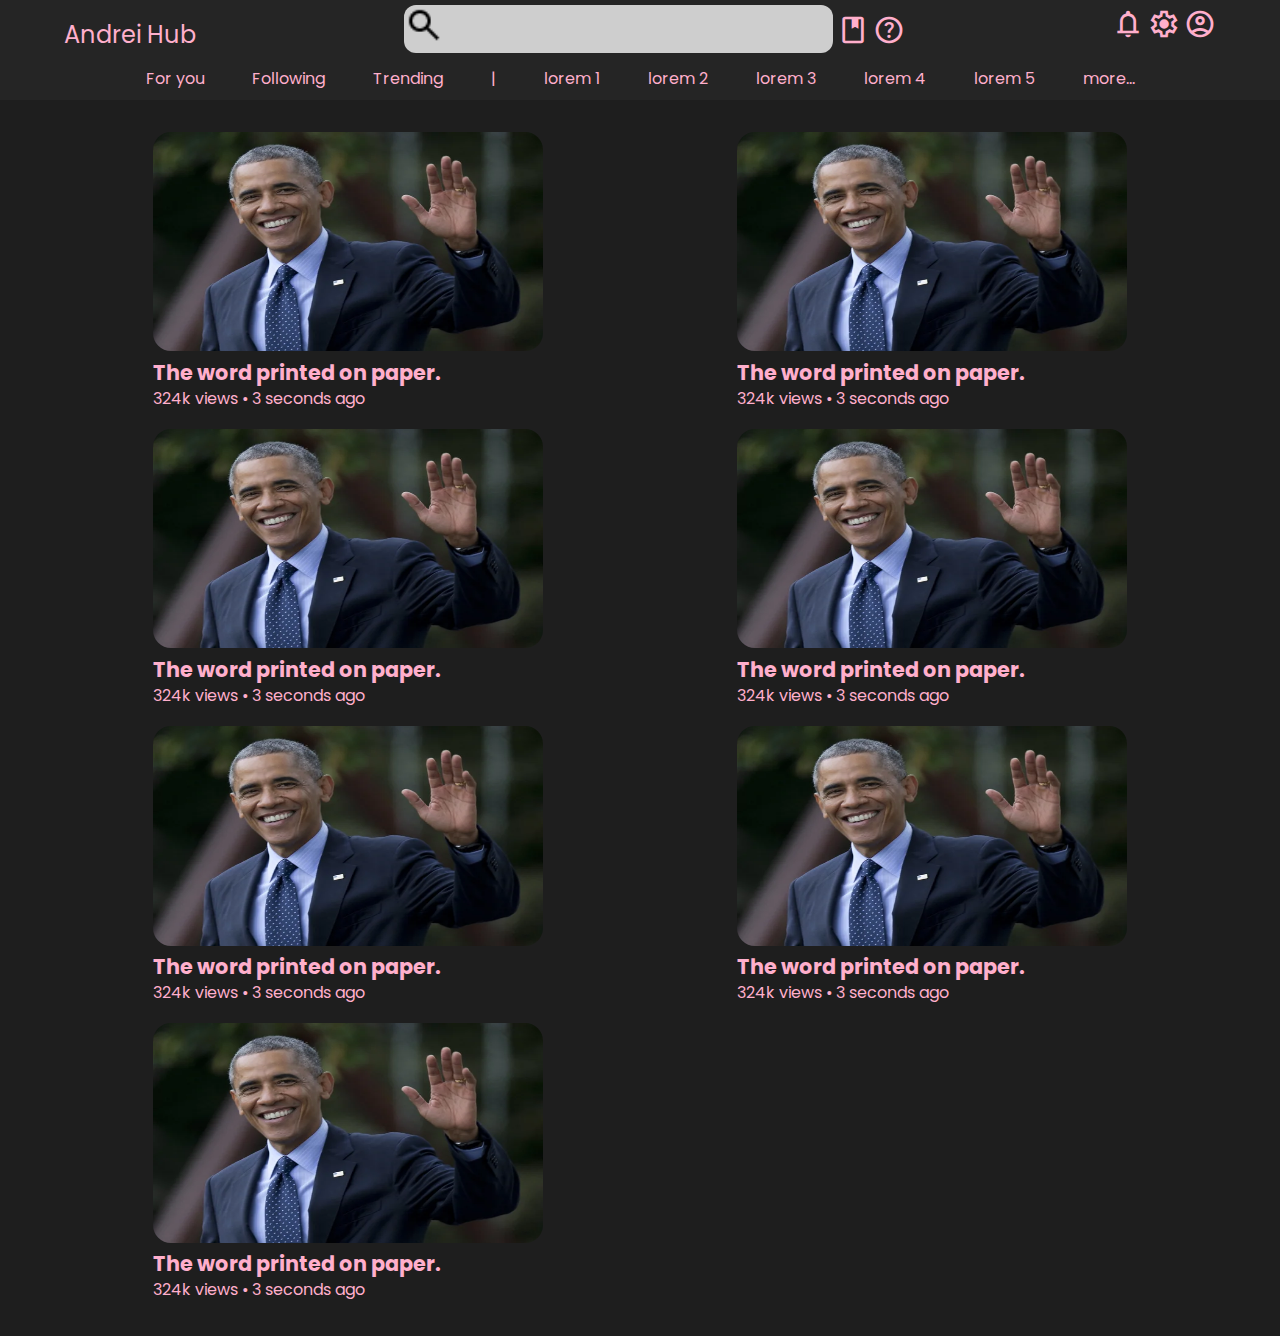
==== commit 093eb2db: "first commit" ====
--- a/index.html
+++ b/index.html
@@ -3,35 +3,95 @@
 <head>
     <meta charset="UTF-8">
     <meta name="viewport" content="width=device-width, initial-scale=1.0">
-    <title>Powie69</title>
-    <link rel="stylesheet" href="https://fonts.googleapis.com/css2?family=Material+Symbols+Rounded:opsz,wght,FILL,GRAD@20..48,100..700,0..1,-50..200" />
-    <!-- *css -->
+    <title>meth</title>
+
+    <link rel="stylesheet" href="https://fonts.googleapis.com/css2?family=Material+Symbols+Outlined:opsz,wght,FILL,GRAD@20..48,100..700,0..1,-50..200" />
     <link rel="stylesheet" href="css/normalize.css">
-    <link rel="stylesheet" href="css/style.css">
+    <link rel="stylesheet" href="css/global.css">
+    <link rel="stylesheet" href="css/setup.css">
     <link rel="stylesheet" href="css/index.css">
 </head>
 <body>
     <header class="header">
-        <h1 class="header-title">Powie69</h1>
-        <p class="header-p">Dare mighty things!</p>
+        <div class="header-menu _wrapper">
+            <a class="--menu-logo ">Andrei Hub</a>
+            <div class="--menu-search">
+                <input class="--menu-search-input" type="text" name="">
+                <i class="material-symbols-outlined _msoHeader">book</i>
+                <i class="material-symbols-outlined _msoHeader">help</i>
+            </div>
+            <div class="--menu-account">
+                <i class="material-symbols-outlined _msoHeader">notifications</i>
+                <i class="material-symbols-outlined _msoHeader">settings</i>
+                <i class="material-symbols-outlined _msoHeader">account_circle</i>
+            </div>
+        </div>
+        <nav class="header-nav">
+            <ul>
+                <li><a href="">For you</a></li>
+                <li><a href="">Following</a></li>
+                <li><a href="">Trending</a></li>
+                |
+                <li><a href="">lorem 1</a></li>
+                <li><a href="">lorem 2</a></li>
+                <li><a href="">lorem 3</a></li>
+                <li><a href="">lorem 4</a></li>
+                <li><a href="">lorem 5</a></li>
+                <li><a href="">more...</a></li>
+            </ul>
+        </nav>
     </header>
-    <main class="main">
-        <ul class="main-grid">
-            <li><a href=""><img src="images/obama1.png"></a></li>
-            <li><a href=""><img src="images/obama1.png"></a></li>
-            <li><a href=""><img src="images/obama1.png"></a></li>
-            <li><a href=""><img src="images/obama1.png"></a></li>
-        </ul>
+    <main class="main _wrapper">
+        <article class="main-article">
+            <a href="" class="main-article-thumbnail"><img src="images/obama1.png" alt=""></a>
+            <a href="" class="main-article-text">
+                <h3>The word printed on paper.</h3>
+                <p>324k views • 3 seconds ago</p>
+            </a>
+        </article>
+
+        <article class="main-article">
+            <a href="" class="main-article-thumbnail"><img src="images/obama1.png" alt=""></a>
+            <a href="" class="main-article-text">
+                <h3>The word printed on paper.</h3>
+                <p>324k views • 3 seconds ago</p>
+            </a>
+        </article>
+        <article class="main-article">
+            <a href="" class="main-article-thumbnail"><img src="images/obama1.png" alt=""></a>
+            <a href="" class="main-article-text">
+                <h3>The word printed on paper.</h3>
+                <p>324k views • 3 seconds ago</p>
+            </a>
+        </article>
+        <article class="main-article">
+            <a href="" class="main-article-thumbnail"><img src="images/obama1.png" alt=""></a>
+            <a href="" class="main-article-text">
+                <h3>The word printed on paper.</h3>
+                <p>324k views • 3 seconds ago</p>
+            </a>
+        </article>
+        <article class="main-article">
+            <a href="" class="main-article-thumbnail"><img src="images/obama1.png" alt=""></a>
+            <a href="" class="main-article-text">
+                <h3>The word printed on paper.</h3>
+                <p>324k views • 3 seconds ago</p>
+            </a>
+        </article>
+        <article class="main-article">
+            <a href="" class="main-article-thumbnail"><img src="images/obama1.png" alt=""></a>
+            <a href="" class="main-article-text">
+                <h3>The word printed on paper.</h3>
+                <p>324k views • 3 seconds ago</p>
+            </a>
+        </article>
+        <article class="main-article">
+            <a href="" class="main-article-thumbnail"><img src="images/obama1.png" alt=""></a>
+            <a href="" class="main-article-text">
+                <h3>The word printed on paper.</h3>
+                <p>324k views • 3 seconds ago</p>
+            </a>
+        </article>
     </main>
-    <section class="links">
-            <h2>snippets :3</h2>
-        <ul>
-            <li><a href="html/disableWall.html">Disable wallpaper changing</a><i class="material-symbols-rounded">open_in_new</i></li>
-        </ul>
-    </section>
-    <footer class="footer">
-        <p>UWU</p>
-        <p class="footer-emoji">😀 😃 😄 😁 😆 😅 😂 🤣 🥲 🥹 ☺️ 😊 😇 🙂 🙃 😉 😌 😍 🥰 😘 😗 😙 😚 😋 😛 😝 😜 🤪 🤨 🧐 🤓 😎 🥸 🤩 🥳 😏 😒 😞 😔 😟 😕 🙁 ☹️ 😣 😖 😫 😩 🥺 😢 😭 😮‍💨 😤 😠 😡 🤬 🤯 😳 🥵 🥶 😱 😨 😰 😥 😓 🫣 🤗 🫡 🤔 🫢 🤭 🤫 🤥 😶 😶‍🌫️ 😐 😑 😬 🫨 🫠 🙄 😯 😦 😧 😮 😲 🥱 😴 🤤 😪 😵 😵‍💫 🫥 🤐 🥴 🤢 🤮 🤧 😷 🤒 🤕 🤑 🤠 😈 👿 👹 👺 🤡 💩 👻 💀 ☠️ 👽 👾 🤖 🎃 😺 😸 😹 😻 😼 😽 🙀 😿 😾 👋 🤚 🖐 ✋ 🖖 👌 🤌 🤏 ✌️ 🤞 🫰 🤟 🤘 🤙 🫵 🫱 🫲 🫸 🫷 🫳 🫴 👈 👉 👆 🖕 👇 ☝️ 👍 👎 ✊ 👊 🤛 🤜 👏 🫶 🙌 👐 🤲 🤝 🙏 ✍️ 💅 🤳 💪 🦾 🦵 🦿 🦶 👣 👂 🦻 👃 🫀 🫁 🧠 🦷 🦴 👀 👁 👅 👄 🫦 💋 🩸 👶 👧 🧒 👦 👩 🧑 👨 👩‍🦱 🧑‍🦱 👨‍🦱 👩‍🦰 🧑‍🦰 👨‍🦰 👱‍♀️ 👱 👱‍♂️ 👩‍🦳 🧑‍🦳 👨‍🦳 👩‍🦲 🧑‍🦲 👨‍🦲 🧔‍♀️ 🧔 🧔‍♂️ 👵 🧓 👴 👲 👳‍♀️ 👳 👳‍♂️ 🧕 👮‍♀️ 👮 👮‍♂️ 👷‍♀️ 👷 👷‍♂️ 💂‍♀️ 💂 💂‍♂️ 🕵️‍♀️ 🕵️ 🕵️‍♂️ 👩‍⚕️ 🧑‍⚕️ 👨‍⚕️ 👩‍🌾 🧑‍🌾 👨‍🌾 👩‍🍳 🧑‍🍳 👨‍🍳 👩‍🎓 🧑‍🎓 👨‍🎓 👩‍🎤 🧑‍🎤 👨‍🎤 👩‍🏫 🧑‍🏫 👨‍🏫 👩‍🏭 🧑‍🏭 👨‍🏭 👩‍💻 🧑‍💻 👨‍💻 👩‍💼 🧑‍💼 👨‍💼 👩‍🔧 🧑‍🔧 👨‍🔧 👩‍🔬 🧑‍🔬 👨‍🔬 👩‍🎨 🧑‍🎨 👨‍🎨 👩‍🚒 🧑‍🚒 👨‍🚒 👩‍✈️ 🧑‍✈️ 👨‍✈️ 👩‍🚀 🧑‍🚀 👨‍🚀 👩‍⚖️ 🧑‍⚖️ 👨‍⚖️ 👰‍♀️ 👰 👰‍♂️ 🤵‍♀️ 🤵 🤵‍♂️ 👸 🫅 🤴 🥷 🦸‍♀️ 🦸 🦸‍♂️ 🦹‍♀️ 🦹 🦹‍♂️ 🤶 🧑‍🎄 🎅 🧙‍♀️ 🧙 🧙‍♂️ 🧝‍♀️ 🧝 🧝‍♂️ 🧛‍♀️ 🧛 🧛‍♂️ 🧟‍♀️ 🧟 🧟‍♂️ 🧞‍♀️ 🧞 🧞‍♂️ 🧜‍♀️ 🧜 🧜‍♂️ 🧚‍♀️ 🧚 🧚‍♂️ 🧌 👼 🤰 🫄 🫃 🤱 👩‍🍼 🧑‍🍼 👨‍🍼 🙇‍♀️ 🙇 🙇‍♂️ 💁‍♀️ 💁 💁‍♂️ 🙅‍♀️ 🙅 🙅‍♂️ 🙆‍♀️ 🙆 🙆‍♂️ 🙋‍♀️ 🙋 🙋‍♂️ 🧏‍♀️ 🧏 🧏‍♂️ 🤦‍♀️ 🤦 🤦‍♂️ 🤷‍♀️ 🤷 🤷‍♂️ 🙎‍♀️ 🙎 🙎‍♂️ 🙍‍♀️ 🙍 🙍‍♂️ 💇‍♀️ 💇 💇‍♂️ 💆‍♀️ 💆 💆‍♂️ 🧖‍♀️ 🧖 🧖‍♂️ 💅 🤳 💃 🕺 👯‍♀️ 👯 👯‍♂️ 🕴 👩‍🦽 🧑‍🦽 👨‍🦽 👩‍🦼 🧑‍🦼 👨‍🦼 🚶‍♀️ 🚶 🚶‍♂️ 👩‍🦯 🧑‍🦯 👨‍🦯 🧎‍♀️ 🧎 🧎‍♂️ 🏃‍♀️ 🏃 🏃‍♂️ 🧍‍♀️ 🧍 🧍‍♂️ 👭 🧑‍🤝‍🧑 👬 👫 👩‍❤️‍👩 💑 👨‍❤️‍👨 👩‍❤️‍👨 👩‍❤️‍💋‍👩 💏 👨‍❤️‍💋‍👨 👩‍❤️‍💋‍👨 👪 👨‍👩‍👦 👨‍👩‍👧 👨‍👩‍👧‍👦 👨‍👩‍👦‍👦 👨‍👩‍👧‍👧 👨‍👨‍👦 👨‍👨‍👧 👨‍👨‍👧‍👦 👨‍👨‍👦‍👦 👨‍👨‍👧‍👧 👩‍👩‍👦 👩‍👩‍👧 👩‍👩‍👧‍👦 👩‍👩‍👦‍👦 👩‍👩‍👧‍👧 👨‍👦 👨‍👦‍👦 👨‍👧 👨‍👧‍👦 👨‍👧‍👧 👩‍👦 👩‍👦‍👦 👩‍👧 👩‍👧‍👦 👩‍👧‍👧 🗣 👤 👥 🫂 🧳 🌂 ☂️ 🧵 🪡 🪢 🪭 🧶 👓 🕶 🥽 🥼 🦺 👔 👕 👖 🧣 🧤 🧥 🧦 👗 👘 🥻 🩴 🩱 🩲 🩳 👙 👚 👛 👜 👝 🎒 👞 👟 🥾 🥿 👠 👡 🩰 👢 👑 👒 🎩 🎓 🧢 ⛑ 🪖 💄 💍 💼 👋🏼 🤚🏼 🖐🏼 ✋🏼 🖖🏼 👌🏼 🤌🏼 🤏🏼 ✌🏼 🤞🏼 🫰🏼 🤟🏼 🤘🏼 🤙🏼 🫵🏼 🫱🏼 🫲🏼 🫸🏼 🫷🏼 🫳🏼 🫴🏼 👈🏼 👉🏼 👆🏼 🖕🏼 👇🏼 ☝🏼 👍🏼 👎🏼 ✊🏼 👊🏼 🤛🏼 🤜🏼 👏🏼 🫶🏼 🙌🏼 👐🏼 🤲🏼 🙏🏼 ✍🏼 💅🏼 🤳🏼 💪🏼 🦵🏼 🦶🏼 👂🏼 🦻🏼 👃🏼 👶🏼 👧🏼 🧒🏼 👦🏼 👩🏼 🧑🏼 👨🏼 👩🏼‍🦱 🧑🏼‍🦱 👨🏼‍🦱 👩🏼‍🦰 🧑🏼‍🦰 👨🏼‍🦰 👱🏼‍♀️ 👱🏼 👱🏼‍♂️ 👩🏼‍🦳 🧑🏼‍🦳 👨🏼‍🦳 👩🏼‍🦲 🧑🏼‍🦲 👨🏼‍🦲 🧔🏼‍♀️ 🧔🏼 🧔🏼‍♂️ 👵🏼 🧓🏼 👴🏼 👲🏼 👳🏼‍♀️ 👳🏼 👳🏼‍♂️ 🧕🏼 👮🏼‍♀️ 👮🏼 👮🏼‍♂️ 👷🏼‍♀️ 👷🏼 👷🏼‍♂️ 💂🏼‍♀️ 💂🏼 💂🏼‍♂️ 🕵🏼‍♀️ 🕵🏼 🕵🏼‍♂️ 👩🏼‍⚕️ 🧑🏼‍⚕️ 👨🏼‍⚕️ 👩🏼‍🌾 🧑🏼‍🌾 👨🏼‍🌾 👩🏼‍🍳 🧑🏼‍🍳 👨🏼‍🍳 👩🏼‍🎓 🧑🏼‍🎓 👨🏼‍🎓 👩🏼‍🎤 🧑🏼‍🎤 👨🏼‍🎤 👩🏼‍🏫 🧑🏼‍🏫 👨🏼‍🏫 👩🏼‍🏭 🧑🏼‍🏭 👨🏼‍🏭 👩🏼‍💻 🧑🏼‍💻 👨🏼‍💻 👩🏼‍💼 🧑🏼‍💼 👨🏼‍💼 👩🏼‍🔧 🧑🏼‍🔧 👨🏼‍🔧 👩🏼‍🔬 🧑🏼‍🔬 👨🏼‍🔬 👩🏼‍🎨 🧑🏼‍🎨 👨🏼‍🎨 👩🏼‍🚒 🧑🏼‍🚒 👨🏼‍🚒 👩🏼‍✈️ 🧑🏼‍✈️ 👨🏼‍✈️ 👩🏼‍🚀 🧑🏼‍🚀 👨🏼‍🚀 👩🏼‍⚖️ 🧑🏼‍⚖️ 👨🏼‍⚖️ 👰🏼‍♀️ 👰🏼 👰🏼‍♂️ 🤵🏼‍♀️ 🤵🏼 🤵🏼‍♂️ 👸🏼 🫅🏼 🤴🏼 🥷🏼 🦸🏼‍♀️ 🦸🏼 🦸🏼‍♂️ 🦹🏼‍♀️ 🦹🏼 🦹🏼‍♂️ 🤶🏼 🧑🏼‍🎄 🎅🏼 🧙🏼‍♀️ 🧙🏼 🧙🏼‍♂️ 🧝🏼‍♀️ 🧝🏼 🧝🏼‍♂️ 🧛🏼‍♀️ 🧛🏼 🧛🏼‍♂️ 🧜🏼‍♀️ 🧜🏼 🧜🏼‍♂️ 🧚🏼‍♀️ 🧚🏼 🧚🏼‍♂️ 👼🏼 🤰🏼 🫄🏼 🫃🏼 🤱🏼 👩🏼‍🍼 🧑🏼‍🍼 👨🏼‍🍼 🙇🏼‍♀️ 🙇🏼 🙇🏼‍♂️ 💁🏼‍♀️ 💁🏼 💁🏼‍♂️ 🙅🏼‍♀️ 🙅🏼 🙅🏼‍♂️ 🙆🏼‍♀️ 🙆🏼 🙆🏼‍♂️ 🙋🏼‍♀️ 🙋🏼 🙋🏼‍♂️ 🧏🏼‍♀️ 🧏🏼 🧏🏼‍♂️ 🤦🏼‍♀️ 🤦🏼 🤦🏼‍♂️ 🤷🏼‍♀️ 🤷🏼 🤷🏼‍♂️ 🙎🏼‍♀️ 🙎🏼 🙎🏼‍♂️ 🙍🏼‍♀️ 🙍🏼 🙍🏼‍♂️ 💇🏼‍♀️ 💇🏼 💇🏼‍♂️ 💆🏼‍♀️ 💆🏼 💆🏼‍♂️ 🧖🏼‍♀️ 🧖🏼 🧖🏼‍♂️ 💃🏼 🕺🏼 🕴🏼 👩🏼‍🦽 🧑🏼‍🦽 👨🏼‍🦽 👩🏼‍🦼 🧑🏼‍🦼 👨🏼‍🦼 🚶🏼‍♀️ 🚶🏼 🚶🏼‍♂️ 👩🏼‍🦯 🧑🏼‍🦯 👨🏼‍🦯 🧎🏼‍♀️ 🧎🏼 🧎🏼‍♂️ 🏃🏼‍♀️ 🏃🏼 🏃🏼‍♂️ 🧍🏼‍♀️ 🧍🏼 🧍🏼‍♂️ 👭🏼 🧑🏼‍🤝‍🧑🏼 👬🏼 👫🏼 🧗🏼‍♀️ 🧗🏼 🧗🏼‍♂️ 🏇🏼 🏂🏼 🏌🏼‍♀️ 🏌🏼 🏌🏼‍♂️ 🏄🏼‍♀️ 🏄🏼 🏄🏼‍♂️ 🚣🏼‍♀️ 🚣🏼 🚣🏼‍♂️ 🏊🏼‍♀️ 🏊🏼 🏊🏼‍♂️ ⛹🏼‍♀️ ⛹🏼 ⛹🏼‍♂️ 🏋🏼‍♀️ 🏋🏼 🏋🏼‍♂️ 🚴🏼‍♀️ 🚴🏼 🚴🏼‍♂️ 🚵🏼‍♀️ 🚵🏼 🚵🏼‍♂️ 🤸🏼‍♀️ 🤸🏼 🤸🏼‍♂️ 🤽🏼‍♀️ 🤽🏼 🤽🏼‍♂️ 🤾🏼‍♀️ 🤾🏼 🤾🏼‍♂️ 🤹🏼‍♀️ 🤹🏼 🤹🏼‍♂️ 🧘🏼‍♀️ 🧘🏼 🧘🏼‍♂️ 🛀🏼 🛌🏼 🐶 🐱 🐭 🐹 🐰 🦊 🐻 🐼 🐻‍❄️ 🐨 🐯 🦁 🐮 🐷 🐽 🐸 🐵 🙈 🙉 🙊 🐒 🐔 🐧 🐦 🐦‍⬛ 🐤 🐣 🐥 🦆 🦅 🦉 🦇 🐺 🐗 🐴 🦄 🐝 🪱 🐛 🦋 🐌 🐞 🐜 🪰 🪲 🪳 🦟 🦗 🕷 🕸 🦂 🐢 🐍 🦎 🦖 🦕 🐙 🦑 🦐 🦞 🦀 🪼 🪸 🐡 🐠 🐟 🐬 🐳 🐋 🦈 🐊 🐅 🐆 🦓 🫏 🦍 🦧 🦣 🐘 🦛 🦏 🐪 🐫 🦒 🦘 🦬 🐃 🐂 🐄 🐎 🐖 🐏 🐑 🦙 🐐 🦌 🫎 🐕 🐩 🦮 🐕‍🦺 🐈 🐈‍⬛ 🪽 🪶 🐓 🦃 🦤 🦚 🦜 🦢 🪿 🦩 🕊 🐇 🦝 🦨 🦡 🦫 🦦 🦥 🐁 🐀 🐿 🦔 🐾 🐉 🐲 🌵 🎄 🌲 🌳 🌴 🪹 🪺 🪵 🌱 🌿 ☘️ 🍀 🎍 🪴 🎋 🍃 🍂 🍁 🍄 🐚 🪨 🌾 💐 🌷 🪷 🌹 🥀 🌺 🌸 🪻 🌼 🌻 🌞 🌝 🌛 🌜 🌚 🌕 🌖 🌗 🌘 🌑 🌒 🌓 🌔 🌙 🌎 🌍 🌏 🪐 💫 ⭐️ 🌟 ✨ ⚡️ ☄️ 💥 🔥 🌪 🌈 ☀️ 🌤 ⛅️ 🌥 ☁️ 🌦 🌧 ⛈ 🌩 🌨 ❄️ ☃️ ⛄️ 🌬 💨 💧 💦 🫧 ☔️ ☂️ 🌊 🌫 🍏 🍎 🍐 🍊 🍋 🍌 🍉 🍇 🍓 🫐 🍈 🍒 🍑 🥭 🍍 🥥 🥝 🍅 🍆 🥑 🥦 🫛 🥬 🥒 🌶 🫑 🌽 🥕 🫒 🧄 🧅 🫚 🥔 🍠 🫘 🥐 🥯 🍞 🥖 🥨 🧀 🥚 🍳 🧈 🥞 🧇 🥓 🥩 🍗 🍖 🦴 🌭 🍔 🍟 🍕 🫓 🥪 🥙 🧆 🌮 🌯 🫔 🥗 🥘 🫕 🥫 🍝 🍜 🍲 🍛 🍣 🍱 🥟 🦪 🍤 🍙 🍚 🍘 🍥 🥠 🥮 🍢 🍡 🍧 🍨 🍦 🥧 🧁 🍰 🎂 🍮 🍭 🍬 🍫 🍿 🍩 🍪 🌰 🥜 🍯 🥛 🍼 🫖 ☕️ 🍵 🧃 🥤 🧋 🫙 🍶 🍺 🍻 🥂 🍷 🫗 🥃 🍸 🍹 🧉 🍾 🧊 🥄 🍴 🍽 🥣 🥡 🥢 🧂 ⚽️ 🏀 🏈 ⚾️ 🥎 🎾 🏐 🏉 🥏 🎱 🪀 🏓 🏸 🏒 🏑 🥍 🏏 🪃 🥅 ⛳️ 🪁 🏹 🎣 🤿 🥊 🥋 🎽 🛹 🛼 🛷 ⛸ 🥌 🎿 ⛷ 🏂 🪂 🏋️‍♀️ 🏋️ 🏋️‍♂️ 🤼‍♀️ 🤼 🤼‍♂️ 🤸‍♀️ 🤸 🤸‍♂️ ⛹️‍♀️ ⛹️ ⛹️‍♂️ 🤺 🤾‍♀️ 🤾 🤾‍♂️ 🏌️‍♀️ 🏌️ 🏌️‍♂️ 🏇 🧘‍♀️ 🧘 🧘‍♂️ 🏄‍♀️ 🏄 🏄‍♂️ 🏊‍♀️ 🏊 🏊‍♂️ 🤽‍♀️ 🤽 🤽‍♂️ 🚣‍♀️ 🚣 🚣‍♂️ 🧗‍♀️ 🧗 🧗‍♂️ 🚵‍♀️ 🚵 🚵‍♂️ 🚴‍♀️ 🚴 🚴‍♂️ 🏆 🥇 🥈 🥉 🏅 🎖 🏵 🎗 🎫 🎟 🎪 🤹 🤹‍♂️ 🤹‍♀️ 🎭 🩰 🎨 🎬 🎤 🎧 🎼 🎹 🥁 🪘 🪇 🎷 🎺 🪗 🎸 🪕 🎻 🪈 🎲 ♟ 🎯 🎳 🎮 🎰 🧩 🚗 🚕 🚙 🚌 🚎 🏎 🚓 🚑 🚒 🚐 🛻 🚚 🚛 🚜 🦯 🦽 🦼 🛴 🚲 🛵 🏍 🛺 🚨 🚔 🚍 🚘 🚖 🛞 🚡 🚠 🚟 🚃 🚋 🚞 🚝 🚄 🚅 🚈 🚂 🚆 🚇 🚊 🚉 ✈️ 🛫 🛬 🛩 💺 🛰 🚀 🛸 🚁 🛶 ⛵️ 🚤 🛥 🛳 ⛴ 🚢 ⚓️ 🛟 🪝 ⛽️ 🚧 🚦 🚥 🚏 🗺 🗿 🗽 🗼 🏰 🏯 🏟 🎡 🎢 🛝 🎠 ⛲️ ⛱ 🏖 🏝 🏜 🌋 ⛰ 🏔 🗻 🏕 ⛺️ 🛖 🏠 🏡 🏘 🏚 🏗 🏭 🏢 🏬 🏣 🏤 🏥 🏦 🏨 🏪 🏫 🏩 💒 🏛 ⛪️ 🕌 🕍 🛕 🕋 ⛩ 🛤 🛣 🗾 🎑 🏞 🌅 🌄 🌠 🎇 🎆 🌇 🌆 🏙 🌃 🌌 🌉 🌁 ⌚️ 📱 📲 💻 ⌨️ 🖥 🖨 🖱 🖲 🕹 🗜 💽 💾 💿 📀 📼 📷 📸 📹 🎥 📽 🎞 📞 ☎️ 📟 📠 📺 📻 🎙 🎚 🎛 🧭 ⏱ ⏲ ⏰ 🕰 ⌛️ ⏳ 📡 🔋 🪫 🔌 💡 🔦 🕯 🪔 🧯 🛢 🛍️ 💸 💵 💴 💶 💷 🪙 💰 💳 💎 ⚖️ 🪮 🪜 🧰 🪛 🔧 🔨 ⚒ 🛠 ⛏ 🪚 🔩 ⚙️ 🪤 🧱 ⛓ 🧲 🔫 💣 🧨 🪓 🔪 🗡 ⚔️ 🛡 🚬 ⚰️ 🪦 ⚱️ 🏺 🔮 📿 🧿 🪬 💈 ⚗️ 🔭 🔬 🕳 🩹 🩺 🩻 🩼 💊 💉 🩸 🧬 🦠 🧫 🧪 🌡 🧹 🪠 🧺 🧻 🚽 🚰 🚿 🛁 🛀 🧼 🪥 🪒 🧽 🪣 🧴 🛎 🔑 🗝 🚪 🪑 🛋 🛏 🛌 🧸 🪆 🖼 🪞 🪟 🛍 🛒 🎁 🎈 🎏 🎀 🪄 🪅 🎊 🎉 🪩 🎎 🏮 🎐 🧧 ✉️ 📩 📨 📧 💌 📥 📤 📦 🏷 🪧 📪 📫 📬 📭 📮 📯 📜 📃 📄 📑 🧾 📊 📈 📉 🗒 🗓 📆 📅 🗑 🪪 📇 🗃 🗳 🗄 📋 📁 📂 🗂 🗞 📰 📓 📔 📒 📕 📗 📘 📙 📚 📖 🔖 🧷 🔗 📎 🖇 📐 📏 🧮 📌 📍 ✂️ 🖊 🖋 ✒️ 🖌 🖍 📝 ✏️ 🔍 🔎 🔏 🔐 🔒 🔓 ❤️ 🩷 🧡 💛 💚 💙 🩵 💜 🖤 🩶 🤍 🤎 ❤️‍🔥 ❤️‍🩹 💔 ❣️ 💕 💞 💓 💗 💖 💘 💝 💟 ☮️ ✝️ ☪️ 🪯 🕉 ☸️ ✡️ 🔯 🕎 ☯️ ☦️ 🛐 ⛎ ♈️ ♉️ ♊️ ♋️ ♌️ ♍️ ♎️ ♏️ ♐️ ♑️ ♒️ ♓️ 🆔 ⚛️ 🉑 ☢️ ☣️ 📴 📳 🈶 🈚️ 🈸 🈺 🈷️ ✴️ 🆚 💮 🉐 ㊙️ ㊗️ 🈴 🈵 🈹 🈲 🅰️ 🅱️ 🆎 🆑 🅾️ 🆘 ❌ ⭕️ 🛑 ⛔️ 📛 🚫 💯 💢 ♨️ 🚷 🚯 🚳 🚱 🔞 📵 🚭 ❗️ ❕ ❓ ❔ ‼️ ⁉️ 🔅 🔆 〽️ ⚠️ 🚸 🔱 ⚜️ 🔰 ♻️ ✅ 🈯️ 💹 ❇️ ✳️ ❎ 🌐 💠 Ⓜ️ 🌀 💤 🏧 🚾 ♿️ 🅿️ 🛗 🈳 🈂️ 🛂 🛃 🛄 🛅 🚹 🚺 🚼 ⚧ 🚻 🚮 🎦 🛜 📶 🈁 🔣 ℹ️ 🔤 🔡 🔠 🆖 🆗 🆙 🆒 🆕 🆓 0️⃣ 1️⃣ 2️⃣ 3️⃣ 4️⃣ 5️⃣ 6️⃣ 7️⃣ 8️⃣ 9️⃣ 🔟 🔢 #️⃣ *️⃣ ⏏️ ▶️ ⏸ ⏯ ⏹ ⏺ ⏭ ⏮ ⏩ ⏪ ⏫ ⏬ ◀️ 🔼 🔽 ➡️ ⬅️ ⬆️ ⬇️ ↗️ ↘️ ↙️ ↖️ ↕️ ↔️ ↪️ ↩️ ⤴️ ⤵️ 🔀 🔁 🔂 🔄 🔃 🎵 🎶 ➕ ➖ ➗ ✖️ 🟰 ♾ 💲 💱 ™️ ©️ ®️ 〰️ ➰ ➿ 🔚 🔙 🔛 🔝 🔜 ✔️ ☑️ 🔘 🔴 🟠 🟡 🟢 🔵 🟣 ⚫️ ⚪️ 🟤 🔺 🔻 🔸 🔹 🔶 🔷 🔳 🔲 ▪️ ▫️ ◾️ ◽️ ◼️ ◻️ 🟥 🟧 🟨 🟩 🟦 🟪 ⬛️ ⬜️ 🟫 🔈 🔇 🔉 🔊 🔔 🔕 📣 📢 👁‍🗨 💬 💭 🗯 ♠️ ♣️ ♥️ ♦️ 🃏 🎴 🀄️ 🕐 🫨 🩷 🩵 🩶 🫸 🫸🏻 🫸🏼 🫸🏽 🫸🏾 🫸🏿 🫷 🫷🏻 🫷🏼 🫷🏽 🫷🏾 🫷🏿 🫏 🫎 🪿 🐦‍⬛ 🪽 🪼 🪻 🫛 🫚 🪭 🪮 🪈 🪇 🪯 🛜 🏳️ 🏴 🏁 🚩 🏳️‍🌈 🏳️‍⚧️ 🏴‍☠️ 🇦🇫 🇦🇽 🇦🇱 🇩🇿 🇦🇸 🇦🇩 🇦🇴 🇦🇮 🇦🇶 🇦🇬 🇦🇷 🇦🇲 🇦🇼 🇦🇺 🇦🇹 🇦🇿 🇧🇸 🇧🇭 🇧🇩 🇧🇧 🇧🇾 🇧🇪 🇧🇿 🇧🇯 🇧🇲 🇧🇹 🇧🇴 🇧🇦 🇧🇼 🇧🇷 🇮🇴 🇻🇬 🇧🇳 🇧🇬 🇧🇫 🇧🇮 🇰🇭 🇨🇲 🇨🇦 🇮🇨 🇨🇻 🇧🇶 🇰🇾 🇨🇫 🇹🇩 🇨🇱 🇨🇳 🇨🇽 🇨🇨 🇨🇴 🇰🇲 🇨🇬 🇨🇩 🇨🇰 🇨🇷 🇨🇮 🇭🇷 🇨🇺 🇨🇼 🇨🇾 🇨🇿 🇩🇰 🇩🇯 🇩🇲 🇩🇴 🇪🇨 🇪🇬 🇸🇻 🇬🇶 🇪🇷 🇪🇪 🇪🇹 🇪🇺 🇫🇰 🇫🇴 🇫🇯 🇫🇮 🇫🇷 🇬🇫 🇵🇫 🇹🇫 🇬🇦 🇬🇲 🇬🇪 🇩🇪 🇬🇭 🇬🇮 🇬🇷 🇬🇱 🇬🇩 🇬🇵 🇬🇺 🇬🇹 🇬🇬 🇬🇳 🇬🇼 🇬🇾 🇭🇹 🇭🇳 🇭🇰 🇭🇺 🇮🇸 🇮🇳 🇮🇩 🇮🇷 🇮🇶 🇮🇪 🇮🇲 🇮🇱 🇮🇹 🇯🇲 🇯🇵 🎌 🇯🇪 🇯🇴 🇰🇿 🇰🇪 🇰🇮 🇽🇰 🇰🇼 🇰🇬 🇱🇦 🇱🇻 🇱🇧 🇱🇸 🇱🇷 🇱🇾 🇱🇮 🇱🇹 🇱🇺 🇲🇴 🇲🇰 🇲🇬 🇲🇼 🇲🇾 🇲🇻 🇲🇱 🇲🇹 🇲🇭 🇲🇶 🇲🇷 🇲🇺 🇾🇹 🇲🇽 🇫🇲 🇲🇩 🇲🇨 🇲🇳 🇲🇪 🇲🇸 🇲🇦 🇲🇿 🇲🇲 🇳🇦 🇳🇷 🇳🇵 🇳🇱 🇳🇨 🇳🇿 🇳🇮 🇳🇪 🇳🇬 🇳🇺 🇳🇫 🇰🇵 🇲🇵 🇳🇴 🇴🇲 🇵🇰 🇵🇼 🇵🇸 🇵🇦 🇵🇬 🇵🇾 🇵🇪 🇵🇭 🇵🇳 🇵🇱 🇵🇹 🇵🇷 🇶🇦 🇷🇪 🇷🇴 🇷🇺 🇷🇼 🇼🇸 🇸🇲 🇸🇦 🇸🇳 🇷🇸 🇸🇨 🇸🇱 🇸🇬 🇸🇽 🇸🇰 🇸🇮 🇬🇸 🇸🇧 🇸🇴 🇿🇦 🇰🇷 🇸🇸 🇪🇸 🇱🇰 🇧🇱 🇸🇭 🇰🇳 🇱🇨 🇵🇲 🇻🇨 🇸🇩 🇸🇷 🇸🇿 🇸🇪 🇨🇭 🇸🇾 🇹🇼 🇹🇯 🇹🇿 🇹🇭 🇹🇱 🇹🇬 🇹🇰 🇹🇴 🇹🇹 🇹🇳 🇹🇷 🇹🇲 🇹🇨 🇹🇻 🇻🇮 🇺🇬 🇺🇦 🇦🇪 🇬🇧 🏴󠁧󠁢󠁥󠁮󠁧󠁿 🏴󠁧󠁢󠁳󠁣󠁴󠁿 🏴󠁧󠁢󠁷󠁬󠁳󠁿 🇺🇳 🇺🇸 🇺🇾 🇺🇿 🇻🇺 🇻🇦 🇻🇪 🇻🇳 🇼🇫 🇪🇭 🇾🇪 🇿🇲 🇿🇼  </p>
-    </footer>
 </body>
 </html>--- a/css/global.css
+++ b/css/global.css
@@ -0,0 +1,72 @@
+:root {
+    --content: #252525;
+    --main: #FFAFCC;
+    --mainLite: #FFC8DD;
+    --second: #A2D2FF;
+    --secondLite: #BDE0FE;
+    --accent: #fb8500;
+}
+
+
+.header {
+    background-color: var(--content);   
+}
+
+.header-menu {
+    min-height: 70px;
+    display: flex;
+    justify-content: center;
+    align-content: center;
+    gap: 3rem;
+}
+
+.--menu-logo {
+    align-self: center;
+    margin-right: auto;
+    font-size: 1.5rem;
+}
+
+
+
+.--menu-search input{
+    /* width: 550px; */
+    width: 30vw;
+    height: 38px;
+    margin: .3rem 0;
+    padding: 5px;
+    padding-left: 40px;
+    color: #000;
+    background-color: #cecece;
+    border: none;
+    border-radius: 12px;
+    background-image: url(../images/SearchIcon.png);
+    background-repeat: no-repeat;
+    background-size: 40px;
+}
+
+.--menu-account {
+    margin-left: auto;
+    padding: .5rem 0;
+}
+
+._msoHeader {
+    font-size: 2rem;
+    vertical-align: middle;
+}
+
+
+.header-nav ul{
+    min-height: 30px;
+    display: flex;
+    gap: 3rem;
+    justify-content: center;
+}
+
+.header-nav ul li {
+    min-height: 0;
+}
+
+.header-nav ul li a:hover {
+    color: var(--mainLite);
+    text-decoration: underline;
+}--- a/css/setup.css
+++ b/css/setup.css
@@ -0,0 +1,53 @@
+@import url('https://fonts.googleapis.com/css2?family=Flow+Circular&family=Inter:wght@100;200;300;400;500;600;700;800;900&family=Noto+Color+Emoji&family=Noto+Sans:ital,wght@0,100;0,200;0,300;0,400;0,500;0,600;0,700;0,800;0,900;1,100;1,200;1,300;1,400;1,500;1,600;1,700;1,800;1,900&family=Noto+Serif:ital,wght@0,400;0,700;1,400;1,700&family=Poppins:ital,wght@0,100;0,200;0,300;0,400;0,500;0,600;0,700;0,800;0,900;1,100;1,200;1,300;1,400;1,500;1,600;1,700;1,800;1,900&family=Roboto+Mono:ital,wght@0,100;0,200;0,300;0,400;0,500;0,600;0,700;1,100;1,200;1,300;1,400;1,500;1,600;1,700&family=Shadows+Into+Light&family=Wavefont:wght@100;200;300;400;500;600;700;800;900&display=swap');
+
+:root {
+    --content: #252525;
+    --main: #FFAFCC;
+    --mainLite: #FFC8DD;
+    --second: #A2D2FF;
+    --secondLite: #BDE0FE;
+    --accent: #fb8500;
+}
+
+body {
+    background-color: #1e1e1e;
+    font-family: 'Poppins', 'Noto Color Emoji', sans-serif;
+    margin: 0;
+}
+
+p, h1,h2,h3,h4,h5,h6,li,ul,a {
+    color: var(--main);
+}
+
+.material-symbols-outlined {
+    vertical-align: center;
+  font-variation-settings:
+  'FILL' 0,
+  'wght' 400,
+  'GRAD' 0,
+  'opsz' 24
+}
+
+a {
+    text-decoration: none;
+}
+
+ul, li {
+    list-style : none;
+    padding: 0;
+    margin: 0;
+}
+
+.material-symbols-outlined {
+    color: var(--main);
+    font-variation-settings:
+        'FILL' 0,
+        'wght' 400,
+        'GRAD' 0,
+        'opsz' 24
+}
+
+._wrapper {
+    width: 90vw;
+    margin: 0 auto;
+}--- a/css/index.css
+++ b/css/index.css
@@ -1,67 +1,45 @@
-.header {
-    text-align: center;
-    margin: 5rem 0px;
-}
-
-.header-title {
-    font-weight: 500;
-    font-size: 4rem;
-    margin: .5rem 0px;
-    /* margin-top: 3rem; */
-}
-
-.header-p {
-    margin: 1rem 0px;
-    line-height: 10px;
-    font-family: 'Nabla', cursive;
-    font-size: 1.3rem;
+:root {
+    --content: #252525;
+    --main: #FFAFCC;
+    --mainLite: #FFC8DD;
+    --second: #A2D2FF;
+    --secondLite: #BDE0FE;
+    --accent: #fb8500;
 }
 
 .main {
-
+    width: 90vw;
+    margin: 2rem auto;
+    display: grid;
+    gap: 1rem;
+    grid-template-columns: repeat(auto-fit,minmax(390px,1fr));
+    place-items: center;
 }
 
-.main-grid {
-    display: grid;
-    grid-template-columns: repeat(auto-fit,minmax(480px,1fr));
-    place-items: center;
-    column-gap: 1rem;
-    row-gap: 3.5rem;
+.main-article {
+    
 }
 
-.main-grid li a img {
-    width: 480px;
-    aspect-ratio: 25 / 10;
+.main-article-thumbnail img {
+    width: 390px;
+    aspect-ratio: 16/9;
     border-radius: 18px;
 }
 
-/** links */
-.links {
-    margin: 3rem 0;
-
+.main-article-text h3{
+    margin: 5px 0;
+    font-size: 1.3rem;
+    color: var(--main);
 }
 
-.links h2 {
-    text-align: center;
-    font-size: 1.8rem;
+.main-article-text p{
+    user-select: none;
+    margin: 5px 0;
+    color: var(--main);
 }
 
-.links ul {
-    display: grid;
-    grid-template-columns: repeat(auto-fit,minmax(250px,1fr));
-    place-items: center;
-    gap: 3rem;
-}   
-
-.links ul li {
-    font-size: 1.1rem;
-    padding: 16px 32px;
-    background-color: #2b2b2b;
-    border-radius: 18px;
-
+.main-article-text h3:hover {
+    color: var(--mainLite);
+    text-decoration: underline;
 }
 
-/** footer */
-.footer-emoji {
-    font-size: 3rem;
-}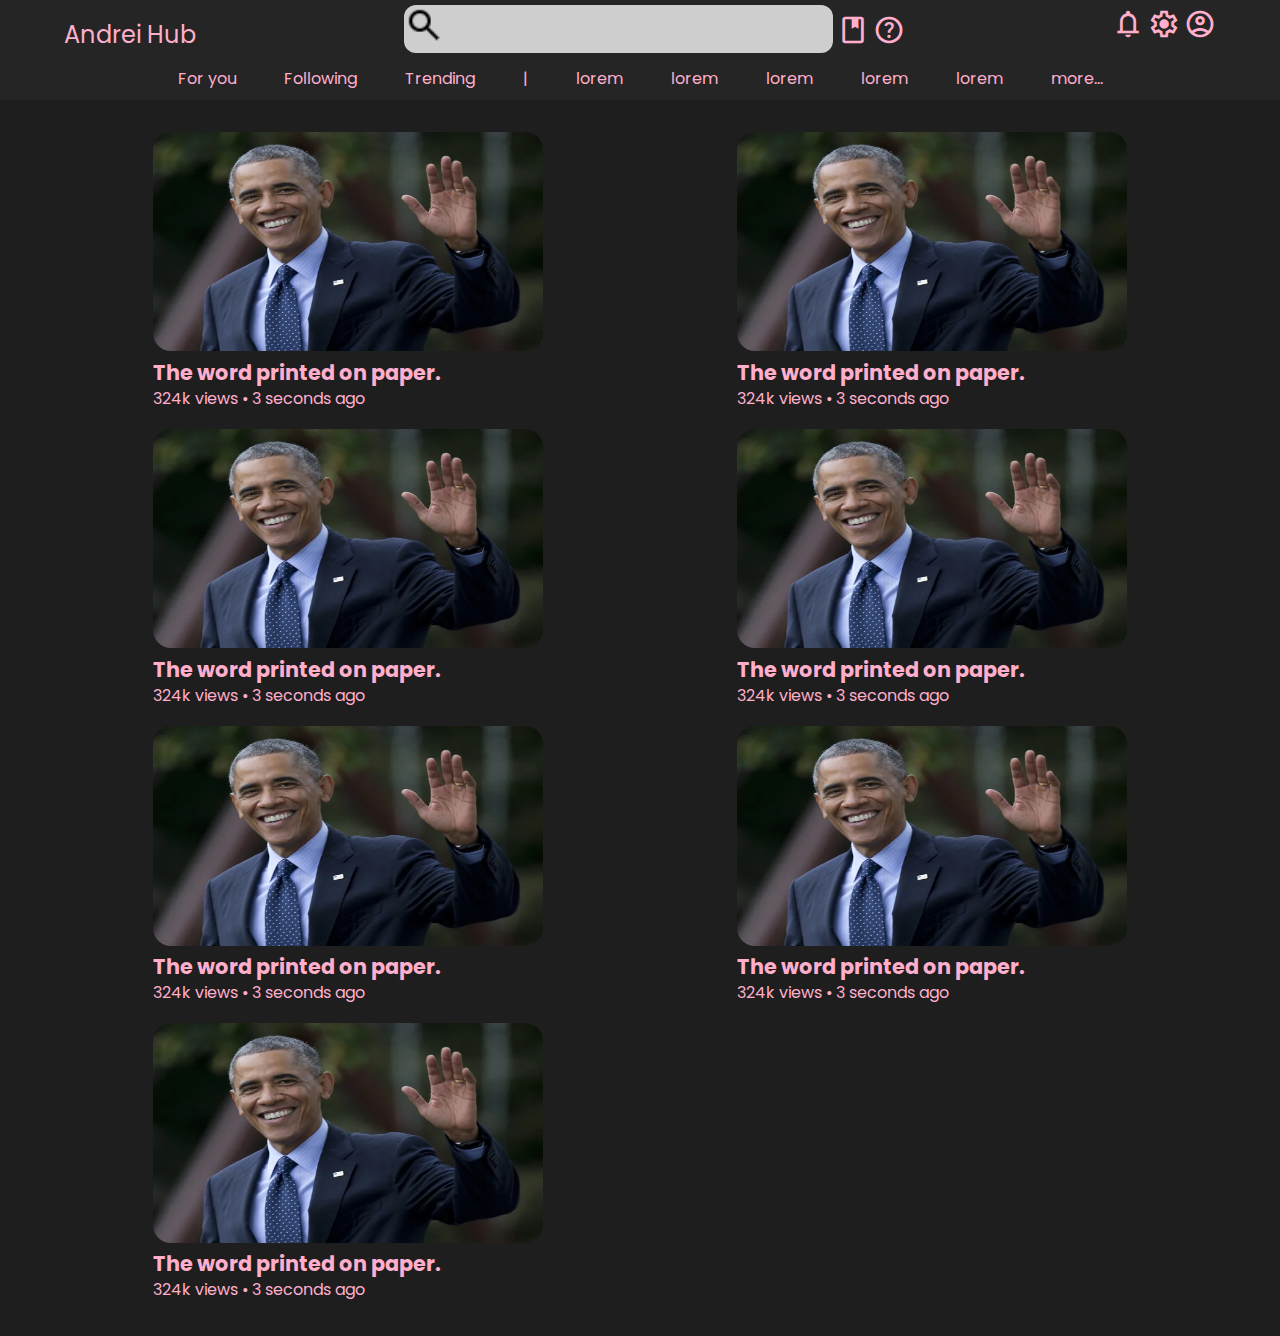
==== commit 257202d8: "should work with mobile now" ====
--- a/index.html
+++ b/index.html
@@ -3,12 +3,16 @@
 <head>
     <meta charset="UTF-8">
     <meta name="viewport" content="width=device-width, initial-scale=1.0">
-    <title>meth</title>
+    <title>Andrei hub</title>
+
+    <meta name="keywords" content="Fun times">
+    <meta name="description" content="It's some good good stuff!">
+    
 
     <link rel="stylesheet" href="https://fonts.googleapis.com/css2?family=Material+Symbols+Outlined:opsz,wght,FILL,GRAD@20..48,100..700,0..1,-50..200" />
     <link rel="stylesheet" href="css/normalize.css">
+    <link rel="stylesheet" href="css/setup.css">
     <link rel="stylesheet" href="css/global.css">
-    <link rel="stylesheet" href="css/setup.css">
     <link rel="stylesheet" href="css/index.css">
 </head>
 <body>
@@ -17,12 +21,12 @@
             <a class="--menu-logo ">Andrei Hub</a>
             <div class="--menu-search">
                 <input class="--menu-search-input" type="text" name="">
-                <i class="material-symbols-outlined _msoHeader">book</i>
-                <i class="material-symbols-outlined _msoHeader">help</i>
+                <i class="material-symbols-outlined _msoHeader _desktopOnly">book</i>
+                <i class="material-symbols-outlined _msoHeader _desktopOnly">help</i>
             </div>
             <div class="--menu-account">
-                <i class="material-symbols-outlined _msoHeader">notifications</i>
-                <i class="material-symbols-outlined _msoHeader">settings</i>
+                <i class="material-symbols-outlined _msoHeader _desktopOnly">notifications</i>
+                <i class="material-symbols-outlined _msoHeader _desktopOnly">settings</i>
                 <i class="material-symbols-outlined _msoHeader">account_circle</i>
             </div>
         </div>
@@ -32,12 +36,12 @@
                 <li><a href="">Following</a></li>
                 <li><a href="">Trending</a></li>
                 |
-                <li><a href="">lorem 1</a></li>
-                <li><a href="">lorem 2</a></li>
-                <li><a href="">lorem 3</a></li>
-                <li><a href="">lorem 4</a></li>
-                <li><a href="">lorem 5</a></li>
-                <li><a href="">more...</a></li>
+                <li class="_hellaSmall"><a href="">lorem</a></li>
+                <li class="_hellaSmall"><a href="">lorem</a></li>
+                <li class="_desktopOnly"><a href="">lorem</a></li>
+                <li class="_desktopOnly"><a href="">lorem</a></li>
+                <li class="_desktopOnly"><a href="">lorem</a></li>
+                <li class="_desktopOnly"><a href="">more...</a></li>
             </ul>
         </nav>
     </header>
--- a/css/global.css
+++ b/css/global.css
@@ -13,7 +13,7 @@
 }
 
 .header-menu {
-    min-height: 70px;
+    height: 70px;
     display: flex;
     justify-content: center;
     align-content: center;
@@ -21,12 +21,11 @@
 }
 
 .--menu-logo {
+    /* width: 15vw; */
     align-self: center;
     margin-right: auto;
     font-size: 1.5rem;
 }
-
-
 
 .--menu-search input{
     /* width: 550px; */
@@ -54,12 +53,12 @@
     vertical-align: middle;
 }
 
-
 .header-nav ul{
     min-height: 30px;
     display: flex;
     gap: 3rem;
     justify-content: center;
+    overflow: hidden;
 }
 
 .header-nav ul li {
@@ -69,4 +68,30 @@
 .header-nav ul li a:hover {
     color: var(--mainLite);
     text-decoration: underline;
+}
+
+
+/* @media only screen and (max-width: 600px) { */
+@media only screen and (max-width: 880px) {
+    
+    .header-menu {
+        gap: .5rem;
+    }
+
+    .header-menu div {
+        margin-right: 0;
+    }
+
+    ._desktopOnly {
+        display: none;
+    }
+    
+
+
+
+
+  
+    body {
+        /* background-color: #A2D2FF; */
+    }
 }--- a/css/index.css
+++ b/css/index.css
@@ -43,3 +43,23 @@
     text-decoration: underline;
 }
 
+@media only screen and (max-width: 400px) {
+
+    ._hellaSmall {
+        display: none;
+    }
+
+    .main {
+        grid-template-columns: repeat(auto-fit,minmax(200px,1fr));
+    }
+
+    .main-article-thumbnail img, .main-article {
+        width: 90vw;
+    }
+
+    .main-article-title {
+        font-size: 1vw;
+    }
+
+}
+
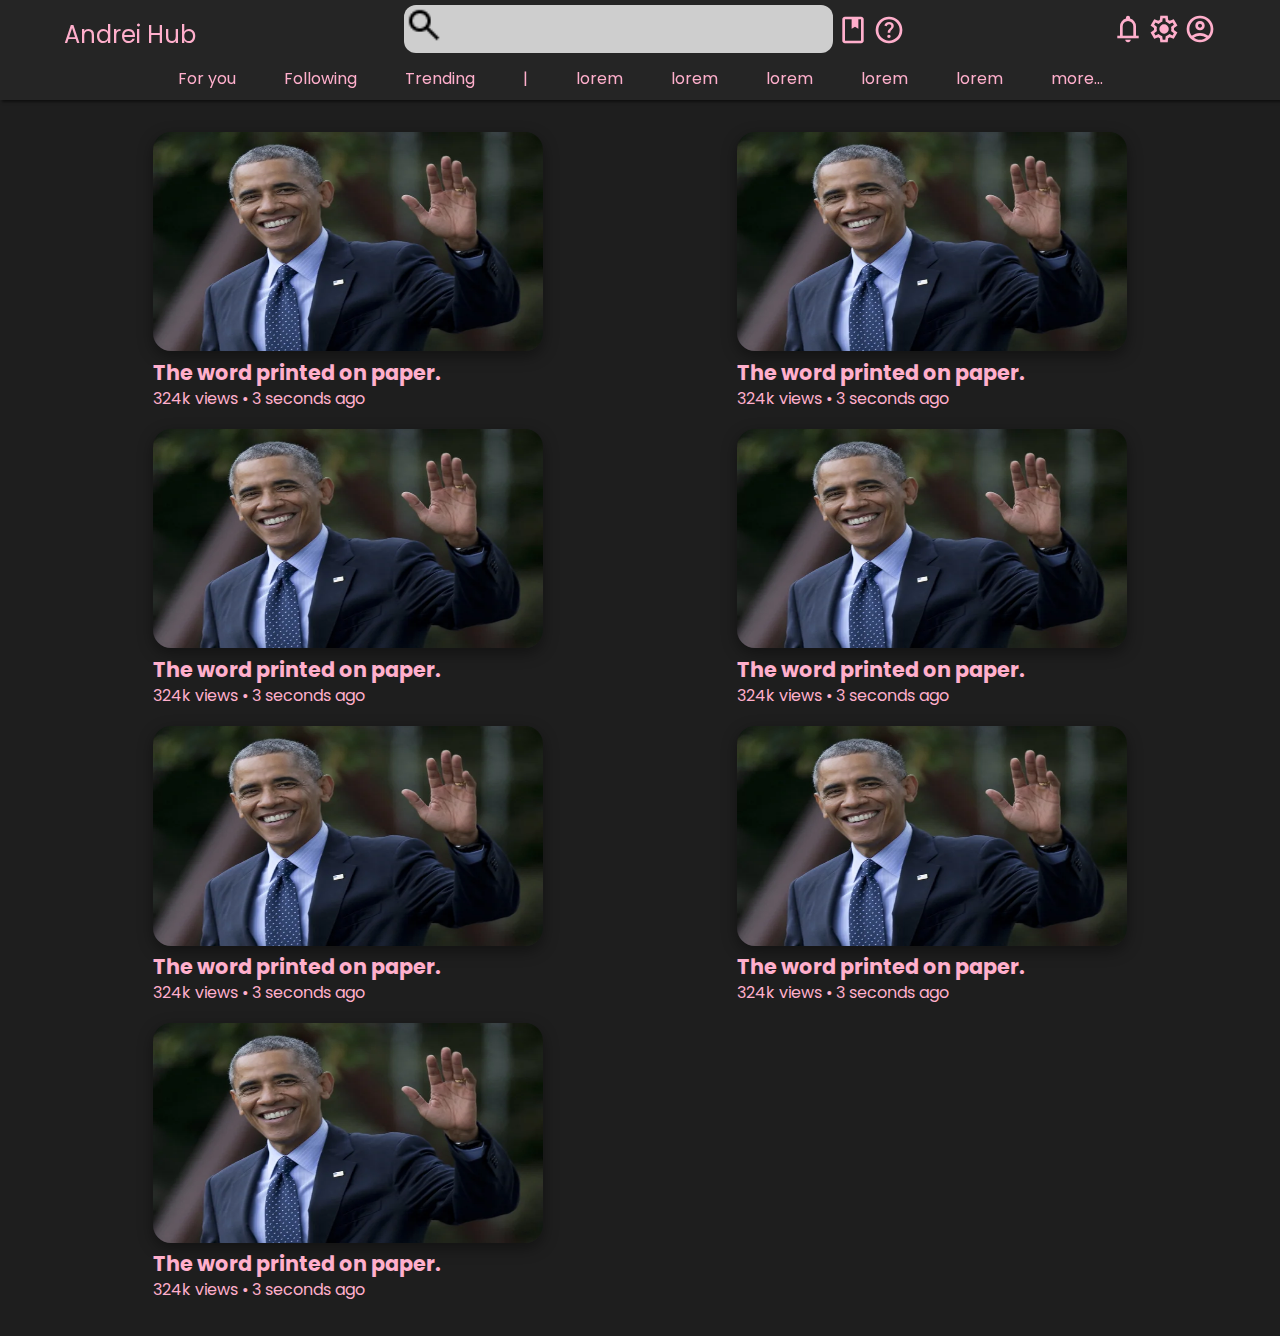
==== commit 4d86abe6: "add box-shadow on 'main-articles'" ====
--- a/index.html
+++ b/index.html
@@ -4,11 +4,17 @@
     <meta charset="UTF-8">
     <meta name="viewport" content="width=device-width, initial-scale=1.0">
     <title>Andrei hub</title>
-
+    <!--  -->
     <meta name="keywords" content="Fun times">
     <meta name="description" content="It's some good good stuff!">
-    
-
+    <!-- Facebook meta -->
+    <meta property="og:title" content="Andrei Hub">
+    <meta property="og:site_name" content="Andrei Hub">
+    <meta property="og:url" content="https://powie69.github.io/html/Andrei-Hub">
+    <meta property="og:description" content="It's some good good stuff">
+    <meta property="og:type" content="website">
+    <meta property="og:image" content="images/logo.png">
+    <!-- css -->
     <link rel="stylesheet" href="https://fonts.googleapis.com/css2?family=Material+Symbols+Outlined:opsz,wght,FILL,GRAD@20..48,100..700,0..1,-50..200" />
     <link rel="stylesheet" href="css/normalize.css">
     <link rel="stylesheet" href="css/setup.css">
@@ -16,6 +22,9 @@
     <link rel="stylesheet" href="css/index.css">
 </head>
 <body>
+    <h1 style="display: none;">
+        <img src="images/logo.png" alt="">
+    </h1>
     <header class="header">
         <div class="header-menu _wrapper">
             <a class="--menu-logo ">Andrei Hub</a>
@@ -50,50 +59,49 @@
             <a href="" class="main-article-thumbnail"><img src="images/obama1.png" alt=""></a>
             <a href="" class="main-article-text">
                 <h3>The word printed on paper.</h3>
-                <p>324k views • 3 seconds ago</p>
-            </a>
-        </article>
-
-        <article class="main-article">
-            <a href="" class="main-article-thumbnail"><img src="images/obama1.png" alt=""></a>
-            <a href="" class="main-article-text">
-                <h3>The word printed on paper.</h3>
-                <p>324k views • 3 seconds ago</p>
+				<p><span>324k views</span> • <span>3 seconds ago</span></p>
             </a>
         </article>
         <article class="main-article">
             <a href="" class="main-article-thumbnail"><img src="images/obama1.png" alt=""></a>
             <a href="" class="main-article-text">
                 <h3>The word printed on paper.</h3>
-                <p>324k views • 3 seconds ago</p>
+				<p><span>324k views</span> • <span>3 seconds ago</span></p>
             </a>
         </article>
         <article class="main-article">
             <a href="" class="main-article-thumbnail"><img src="images/obama1.png" alt=""></a>
             <a href="" class="main-article-text">
                 <h3>The word printed on paper.</h3>
-                <p>324k views • 3 seconds ago</p>
+				<p><span>324k views</span> • <span>3 seconds ago</span></p>
             </a>
         </article>
         <article class="main-article">
             <a href="" class="main-article-thumbnail"><img src="images/obama1.png" alt=""></a>
             <a href="" class="main-article-text">
                 <h3>The word printed on paper.</h3>
-                <p>324k views • 3 seconds ago</p>
+				<p><span>324k views</span> • <span>3 seconds ago</span></p>
             </a>
         </article>
         <article class="main-article">
             <a href="" class="main-article-thumbnail"><img src="images/obama1.png" alt=""></a>
             <a href="" class="main-article-text">
                 <h3>The word printed on paper.</h3>
-                <p>324k views • 3 seconds ago</p>
+				<p><span>324k views</span> • <span>3 seconds ago</span></p>
             </a>
         </article>
         <article class="main-article">
             <a href="" class="main-article-thumbnail"><img src="images/obama1.png" alt=""></a>
             <a href="" class="main-article-text">
                 <h3>The word printed on paper.</h3>
-                <p>324k views • 3 seconds ago</p>
+				<p><span>324k views</span> • <span>3 seconds ago</span></p>
+            </a>
+        </article>
+        <article class="main-article">
+            <a href="" class="main-article-thumbnail"><img src="images/obama1.png" alt=""></a>
+            <a href="" class="main-article-text">
+                <h3>The word printed on paper.</h3>
+				<p><span>324k views</span> • <span>3 seconds ago</span></p>
             </a>
         </article>
     </main>
--- a/css/global.css
+++ b/css/global.css
@@ -1,37 +1,37 @@
 :root {
     --content: #252525;
-    --main: #FFAFCC;
-    --mainLite: #FFC8DD;
-    --second: #A2D2FF;
-    --secondLite: #BDE0FE;
+    --main: #ffafcc;
+    --mainLite: #ffc8dd;
+    --second: #a2d2ff;
+    --secondLite: #bde0fe;
     --accent: #fb8500;
 }
 
-
 .header {
-    background-color: var(--content);   
+    background-color: var(--content);
+    position: sticky;
+    top: 0;
+    box-shadow: rgba(0, 0, 0, 0.5) 1.95px 1.95px 2.6px;
 }
 
 .header-menu {
     height: 70px;
     display: flex;
-    justify-content: center;
     align-content: center;
     gap: 3rem;
 }
 
 .--menu-logo {
-    /* width: 15vw; */
     align-self: center;
     margin-right: auto;
     font-size: 1.5rem;
 }
 
-.--menu-search input{
+.--menu-search input {
     /* width: 550px; */
     width: 30vw;
     height: 38px;
-    margin: .3rem 0;
+    margin: 0.3rem 0;
     padding: 5px;
     padding-left: 40px;
     color: #000;
@@ -45,7 +45,7 @@
 
 .--menu-account {
     margin-left: auto;
-    padding: .5rem 0;
+    padding: 0.8rem 0;
 }
 
 ._msoHeader {
@@ -53,7 +53,7 @@
     vertical-align: middle;
 }
 
-.header-nav ul{
+.header-nav ul {
     min-height: 30px;
     display: flex;
     gap: 3rem;
@@ -70,12 +70,10 @@
     text-decoration: underline;
 }
 
-
 /* @media only screen and (max-width: 600px) { */
 @media only screen and (max-width: 880px) {
-    
     .header-menu {
-        gap: .5rem;
+        gap: 0.5rem;
     }
 
     .header-menu div {
@@ -85,13 +83,4 @@
     ._desktopOnly {
         display: none;
     }
-    
-
-
-
-
-  
-    body {
-        /* background-color: #A2D2FF; */
-    }
-}+}
--- a/css/index.css
+++ b/css/index.css
@@ -1,9 +1,9 @@
 :root {
     --content: #252525;
-    --main: #FFAFCC;
-    --mainLite: #FFC8DD;
-    --second: #A2D2FF;
-    --secondLite: #BDE0FE;
+    --main: #ffafcc;
+    --mainLite: #ffc8dd;
+    --second: #a2d2ff;
+    --secondLite: #bde0fe;
     --accent: #fb8500;
 }
 
@@ -12,27 +12,28 @@
     margin: 2rem auto;
     display: grid;
     gap: 1rem;
-    grid-template-columns: repeat(auto-fit,minmax(390px,1fr));
+    grid-template-columns: repeat(auto-fit, minmax(390px, 1fr));
     place-items: center;
 }
 
-.main-article {
-    
-}
+/* .main-article {
+
+} */
 
 .main-article-thumbnail img {
     width: 390px;
     aspect-ratio: 16/9;
     border-radius: 18px;
+    box-shadow: rgba(0, 0, 0, 0.4) 0px 5px 15px 0px;
 }
 
-.main-article-text h3{
+.main-article-text h3 {
     margin: 5px 0;
     font-size: 1.3rem;
     color: var(--main);
 }
 
-.main-article-text p{
+.main-article-text p {
     user-select: none;
     margin: 5px 0;
     color: var(--main);
@@ -44,22 +45,20 @@
 }
 
 @media only screen and (max-width: 400px) {
-
     ._hellaSmall {
         display: none;
     }
 
     .main {
-        grid-template-columns: repeat(auto-fit,minmax(200px,1fr));
+        grid-template-columns: repeat(auto-fit, minmax(200px, 1fr));
     }
 
-    .main-article-thumbnail img, .main-article {
+    .main-article-thumbnail img,
+    .main-article {
         width: 90vw;
     }
 
     .main-article-title {
         font-size: 1vw;
     }
-
-}
-
+}